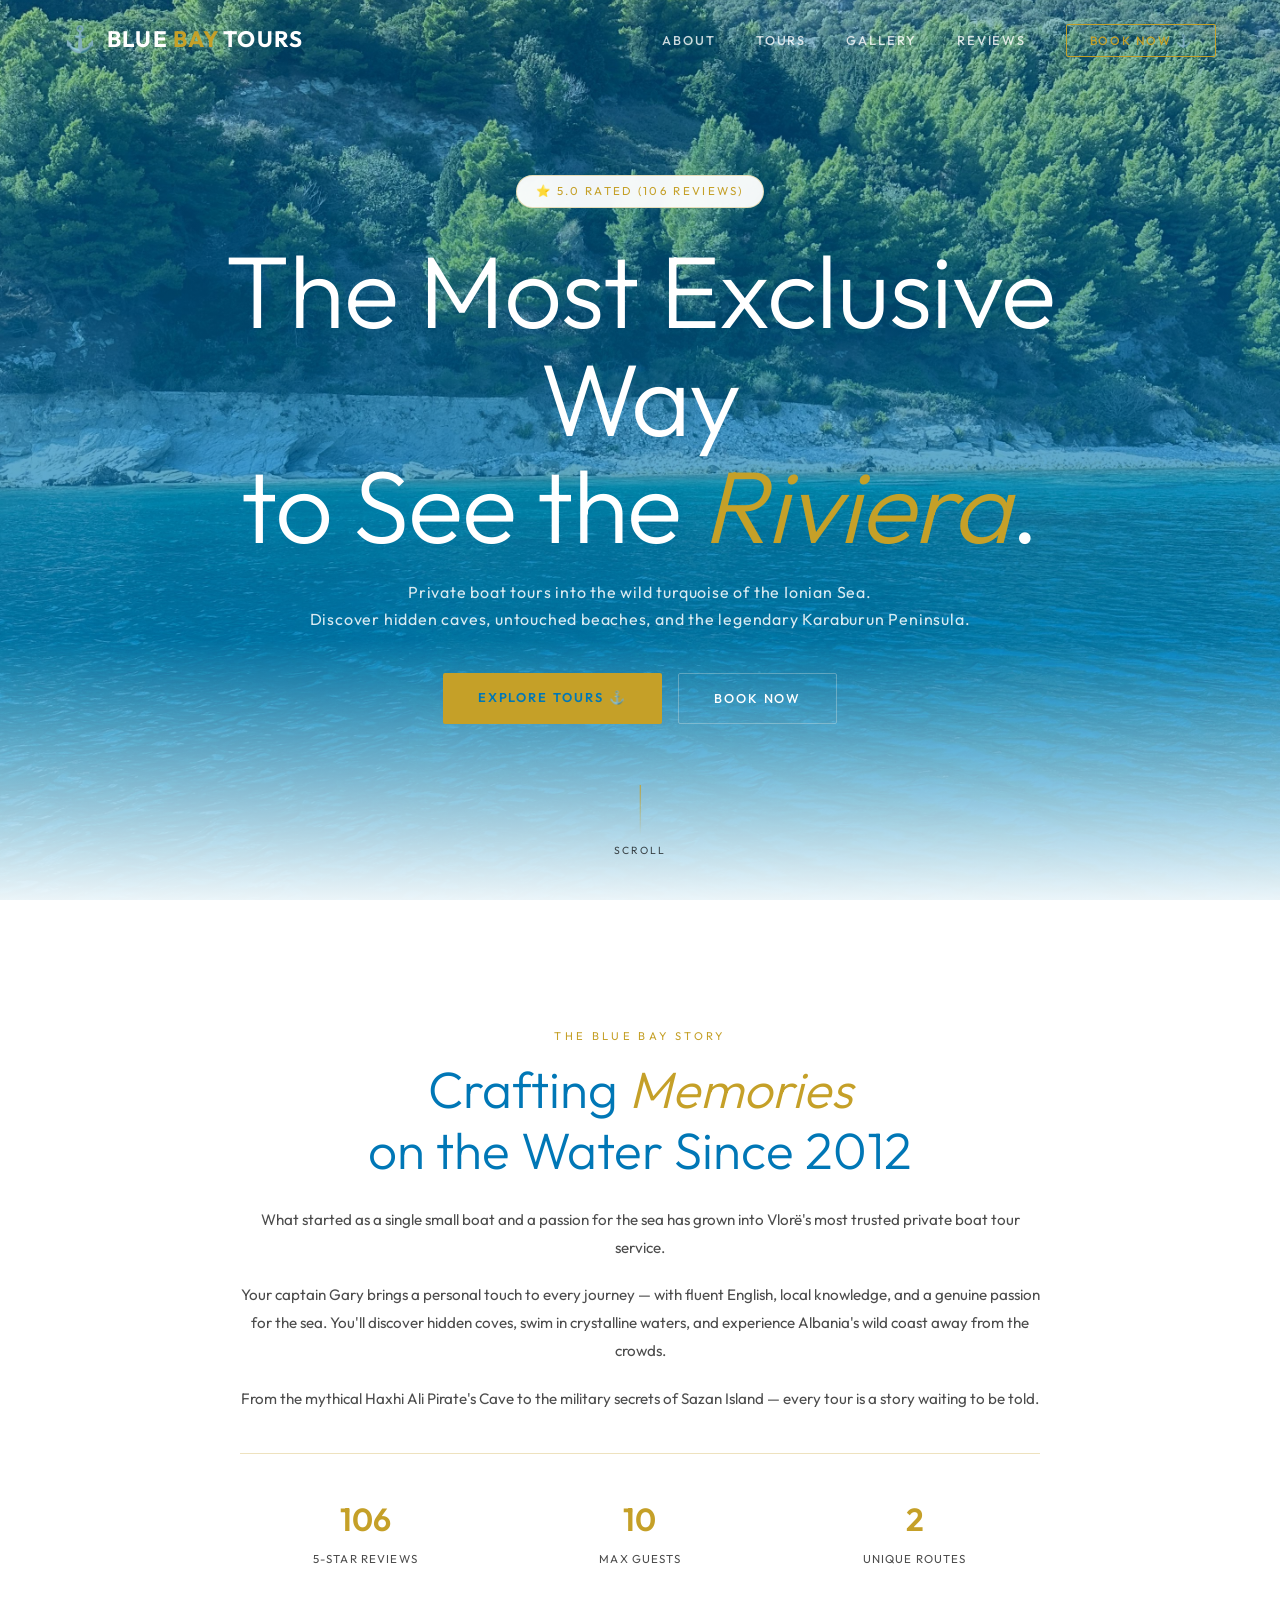
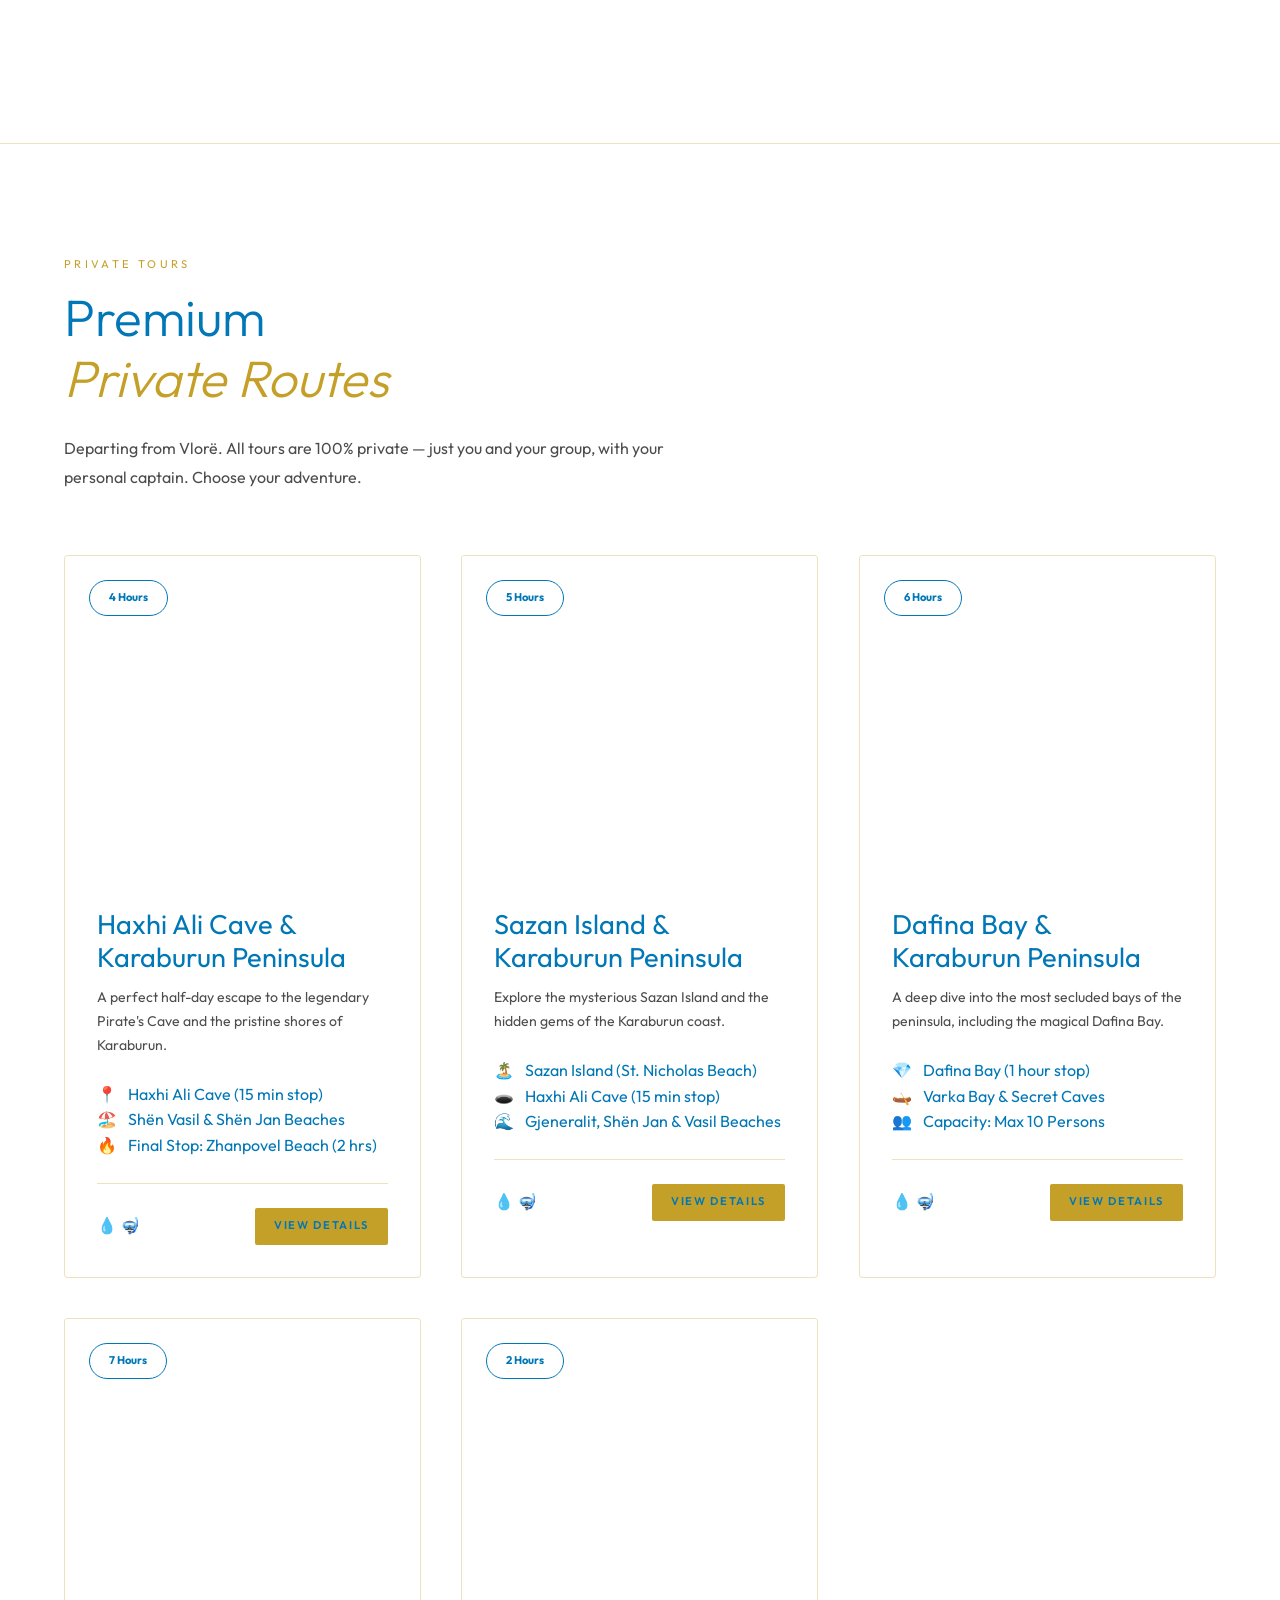
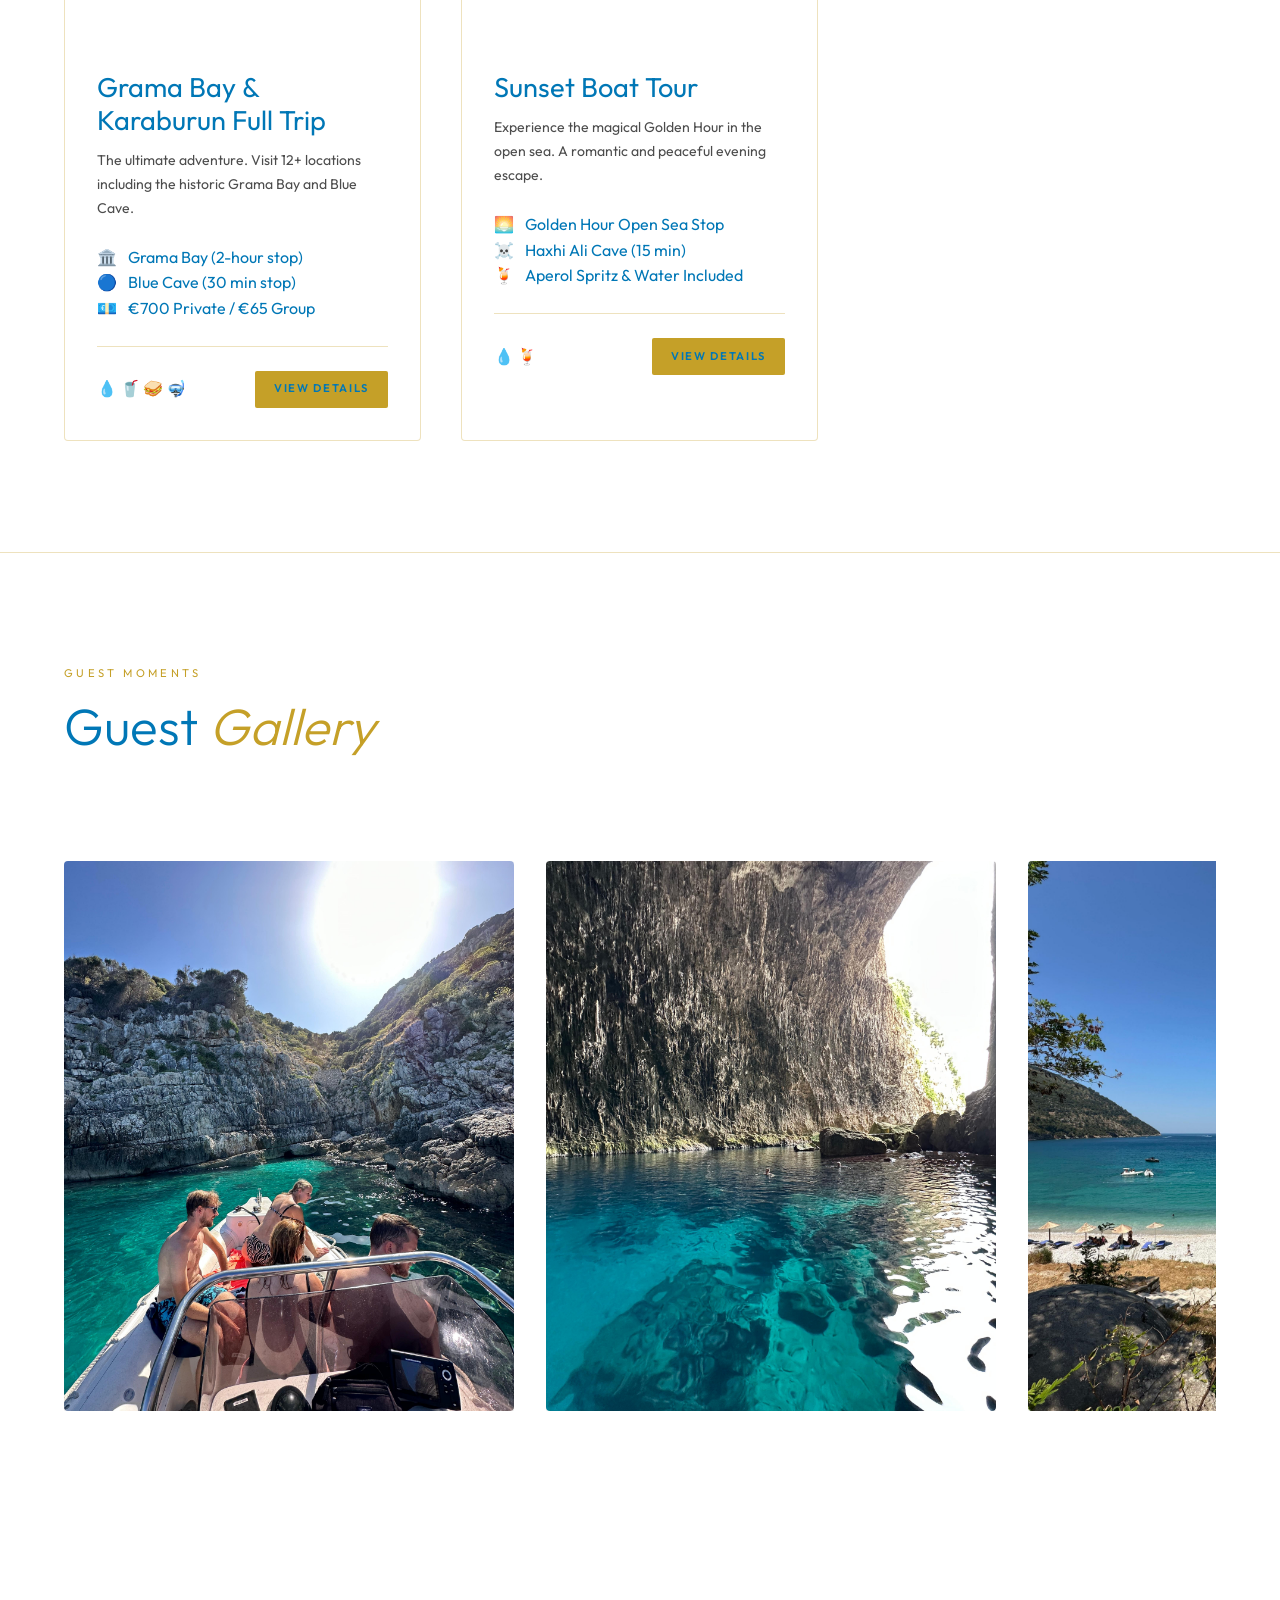
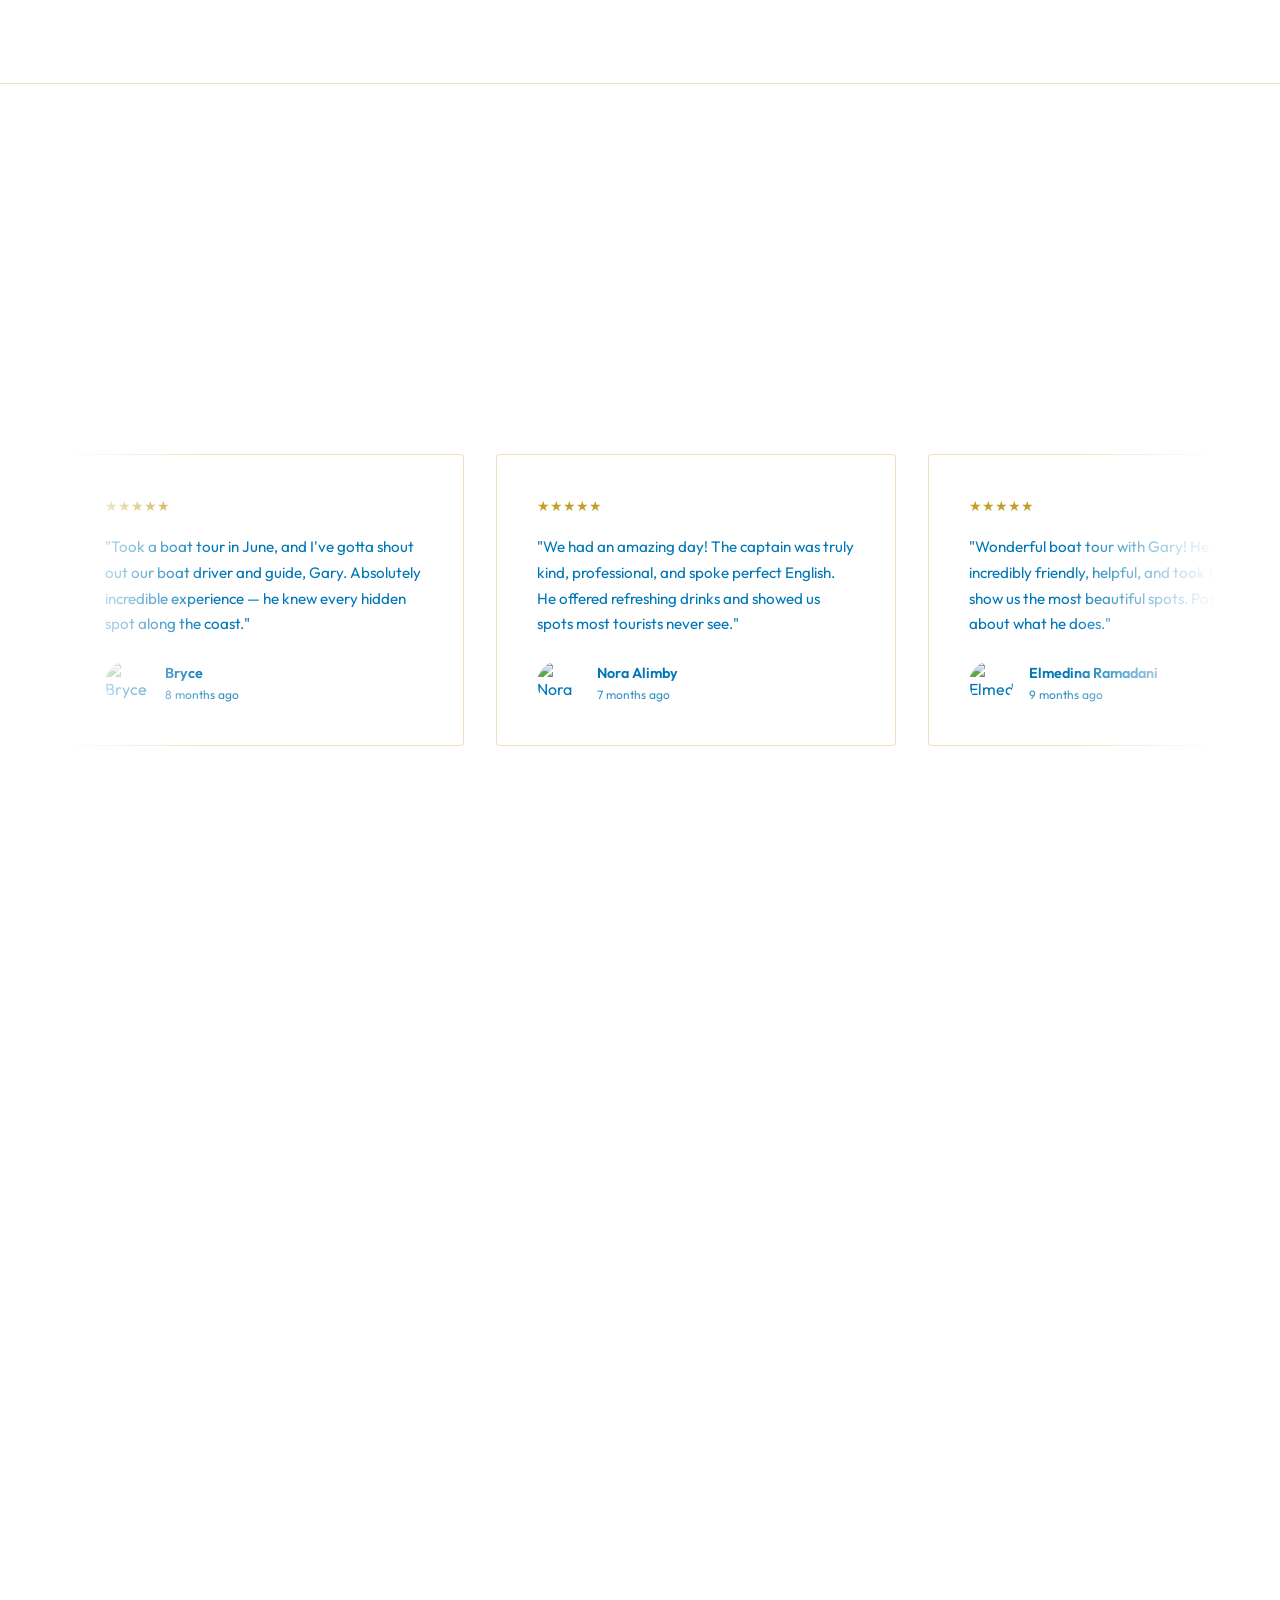
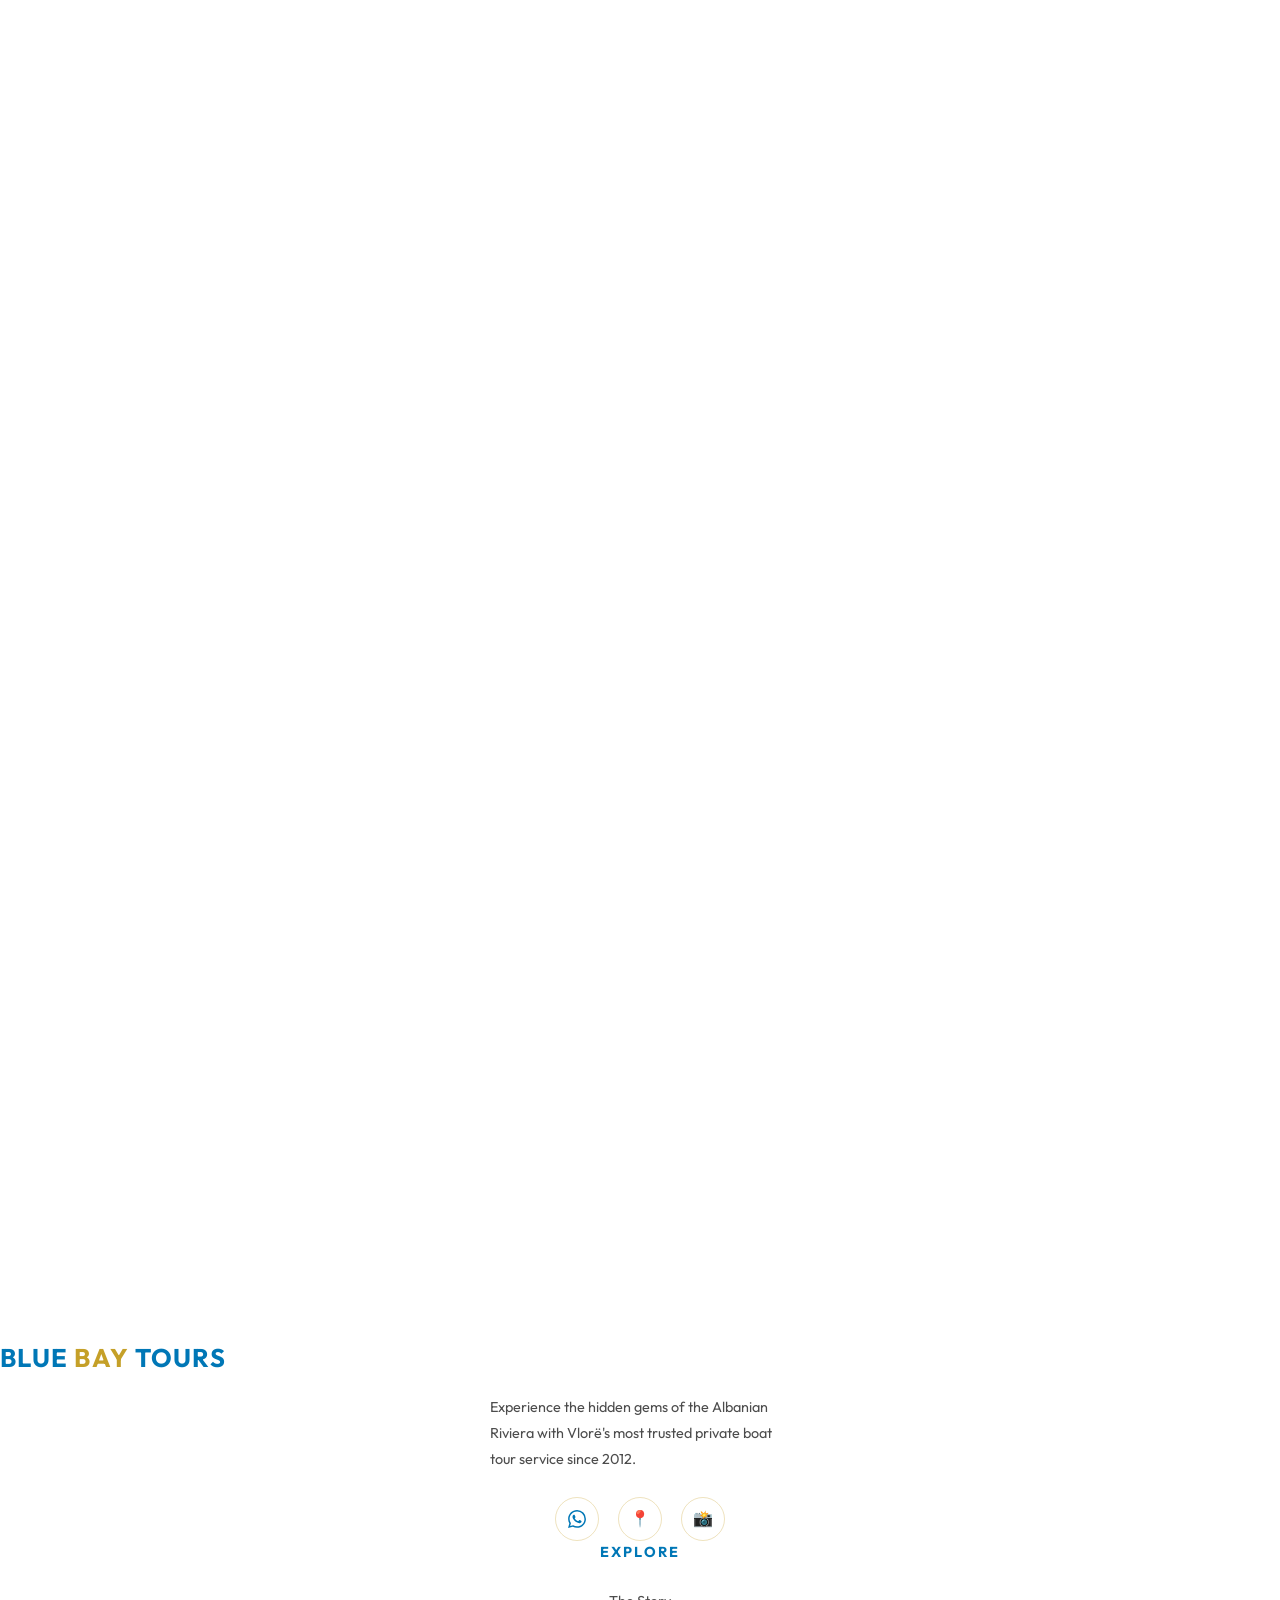
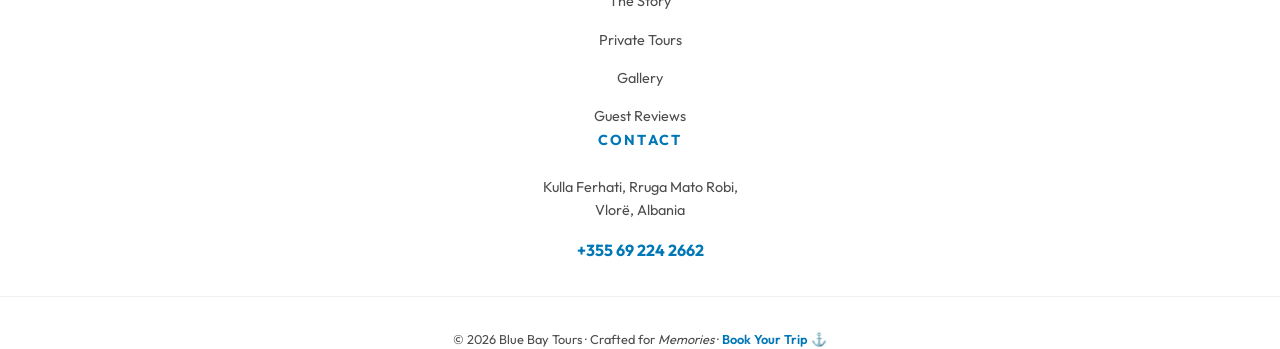
==== index.html @ 909d3859 "Optimize hero video for mobile compatibility (renamed file, added poster, added force-play script)" ====
<!DOCTYPE html>
<html lang="en">
<head>
<meta charset="UTF-8">
<meta name="viewport" content="width=device-width, initial-scale=1.0">
<title>Blue Bay Tours – Private Boat Tours, Vlorë Albania</title>
<meta name="description" content="Experience the Albanian Riviera with Blue Bay Tours. Private boat tours from Vlorë to Haxhi Ali Cave, Sazan Island, Karaburun Peninsula and hidden beaches.">
<link rel="preconnect" href="https://fonts.googleapis.com">
<link rel="preconnect" href="https://fonts.gstatic.com" crossorigin>
<link href="https://fonts.googleapis.com/css2?family=Outfit:wght@300;400;500;600;700&display=swap" rel="stylesheet">

<style>
  /* ===== CSS VARIABLES ===== */
  :root {
    --pearl: #FFFFFF;
    --sand: #FFFFFF;
    --navy: #0077B6;
    --gold: #C5A028;
    --gold-light: #E0C158;
    --white: #FFFFFF;
    --black: #000000;
    --white-dim: rgba(0, 0, 0, 0.7);
    --navy-dim: rgba(0, 119, 182, 0.8);
    --glass: rgba(255, 255, 255, 0.95);
    --glass-border: rgba(197, 160, 40, 0.3);
    --font-main: 'Outfit', sans-serif;
    --transition: 0.5s cubic-bezier(0.23, 1, 0.32, 1);
  }

  /* ===== RESET ===== */
  *, *::before, *::after { margin: 0; padding: 0; box-sizing: border-box; }
  html { scroll-behavior: smooth; }
  body {
    background: var(--white);
    color: var(--navy);
    font-family: var(--font-main);
    font-weight: 400;
    overflow-x: hidden;
    line-height: 1.6;
  }



  /* ===== LOADER REMOVED ===== */

  /* ===== NAVBAR ===== */
  nav {
    position: fixed;
    top: 0; left: 0; right: 0;
    z-index: 100;
    padding: 1.2rem 4rem;
    display: flex;
    align-items: center;
    justify-content: space-between;
    transition: all var(--transition);
  }
  nav.scrolled {
    background: var(--glass);
    backdrop-filter: blur(20px);
    border-bottom: 1px solid var(--glass-border);
    padding: 0.9rem 4rem;
  }
  nav.hidden { transform: translateY(-100%); }

  .nav-logo {
    display: flex;
    align-items: center;
    gap: 0.7rem;
    text-decoration: none;
    color: var(--white);
  }
  .nav-logo-icon {
    font-size: 1.6rem;
    animation: bob 3s ease-in-out infinite;
  }
  .nav-logo-text {
    font-size: 1.4rem;
    font-weight: 700;
    letter-spacing: 0.05em;
    text-transform: uppercase;
  }
  .nav-logo-text span { color: var(--gold); }
  .nav-logo-text { color: var(--white); }
  nav.scrolled .nav-logo-text { color: var(--navy); }
  nav.scrolled .hamburger span { background: var(--navy); }
  nav.scrolled .nav-links a { color: var(--navy); }

  .nav-links {
    display: flex;
    gap: 2.5rem;
    list-style: none;
  }
  .nav-links a {
    color: rgba(255, 255, 255, 0.8);
    text-decoration: none;
    font-size: 0.8rem;
    letter-spacing: 0.15em;
    text-transform: uppercase;
    font-weight: 500;
    position: relative;
    transition: color var(--transition);
  }
  .nav-links a::after {
    content: '';
    position: absolute;
    bottom: -4px; left: 0;
    width: 0; height: 1px;
    background: var(--gold);
    transition: width var(--transition);
  }
  .nav-links a:hover { color: var(--gold); }
  .nav-links a:hover::after { width: 100%; }

  .nav-cta {
    background: transparent;
    border: 1px solid var(--gold);
    color: var(--gold) !important;
    padding: 0.5rem 1.4rem;
    border-radius: 2px;
    font-size: 0.75rem !important;
    letter-spacing: 0.15em;
    transition: all var(--transition) !important;
  }
  .nav-cta:hover {
    background: var(--gold) !important;
    color: var(--navy) !important;
  }
  .nav-cta::after { display: none !important; }

  /* Hamburger */
  .hamburger {
    display: none;
    flex-direction: column;
    gap: 5px;
    cursor: pointer;
    padding: 4px;
    background: none;
    border: none;
  }
  .hamburger span {
    display: block;
    width: 24px; height: 1.5px;
    background: var(--white);
    transition: all 0.3s;
  }
  .hamburger.active span { background: var(--navy) !important; }
  .hamburger.active span:nth-child(1) { transform: translateY(6.5px) rotate(45deg); }
  .hamburger.active span:nth-child(2) { opacity: 0; }
  .hamburger.active span:nth-child(3) { transform: translateY(-6.5px) rotate(-45deg); }

  .mobile-menu {
    display: none;
    position: fixed;
    inset: 0;
    background: var(--white);
    z-index: 99;
    flex-direction: column;
    align-items: center;
    justify-content: center;
    gap: 2.5rem;
  }
  .mobile-menu.open { display: flex; }
  .mobile-menu a {
    font-size: 2.5rem;
    font-weight: 600;
    color: var(--navy);
    text-decoration: none;
    transition: color var(--transition);
    text-transform: uppercase;
  }
  .mobile-menu a:hover { color: var(--gold); }

  /* ===== HERO ===== */
  #hero {
    position: relative;
    height: 100vh;
    min-height: 700px;
    display: flex;
    align-items: center;
    justify-content: center;
    overflow: hidden;
  }

  .hero-bg {
    position: absolute;
    inset: 0;
    overflow: hidden;
    background: var(--navy);
  }
  .hero-video {
    width: 100%;
    height: 100%;
    object-fit: cover;
  }
  .hero-overlay {
    position: absolute;
    inset: 0;
    background: linear-gradient(to bottom, rgba(0, 119, 182, 0.4) 0%, rgba(0, 119, 182, 0.7) 70%, var(--white) 100%);
    z-index: 1;
  }

  .hero-content {
    position: relative;
    z-index: 2;
    text-align: center;
    padding: 0 2rem;
    max-width: 900px;
  }

  .hero-badge {
    display: inline-flex;
    align-items: center;
    gap: 0.5rem;
    border: 1px solid var(--glass-border);
    background: var(--glass);
    backdrop-filter: blur(10px);
    padding: 0.4rem 1.2rem;
    border-radius: 100px;
    font-size: 0.72rem;
    letter-spacing: 0.2em;
    text-transform: uppercase;
    color: var(--gold);
    margin-bottom: 1.8rem;
    animation: fadeUp 0.8s ease forwards;
    opacity: 0;
  }

  .hero-title {
    font-family: var(--font-display);
    font-size: clamp(3.5rem, 8vw, 7rem);
    font-weight: 300;
    line-height: 1.05;
    letter-spacing: -0.01em;
    margin-bottom: 1.2rem;
    animation: fadeUp 0.8s 0.15s ease forwards;
    opacity: 0;
    color: var(--white);
  }
  .hero-title em {
    font-style: italic;
    color: var(--gold);
  }

  .hero-sub {
    font-size: 1rem;
    color: rgba(255, 255, 255, 0.85);
    letter-spacing: 0.05em;
    line-height: 1.7;
    margin-bottom: 2.5rem;
    animation: fadeUp 0.8s 0.3s ease forwards;
    opacity: 0;
  }

  .hero-btns {
    display: flex;
    gap: 1rem;
    justify-content: center;
    flex-wrap: wrap;
    animation: fadeUp 0.8s 0.45s ease forwards;
    opacity: 0;
  }

  .btn-primary {
    background: var(--gold);
    color: var(--navy);
    border: none;
    padding: 0.9rem 2.2rem;
    font-family: var(--font-body);
    font-size: 0.8rem;
    font-weight: 600;
    letter-spacing: 0.15em;
    text-transform: uppercase;
    border-radius: 2px;
    cursor: pointer;
    text-decoration: none;
    display: inline-block;
    transition: all var(--transition);
  }
  .btn-primary:hover {
    background: var(--gold-light);
    transform: translateY(-3px);
    box-shadow: 0 12px 30px rgba(201,168,76,0.3);
  }

  .btn-outline {
    background: transparent;
    color: var(--white);
    border: 1px solid rgba(245,240,232,0.3);
    padding: 0.9rem 2.2rem;
    font-family: var(--font-body);
    font-size: 0.8rem;
    font-weight: 500;
    letter-spacing: 0.15em;
    text-transform: uppercase;
    border-radius: 2px;
    cursor: pointer;
    text-decoration: none;
    display: inline-block;
    transition: all var(--transition);
  }
  .btn-outline:hover {
    border-color: var(--gold);
    color: var(--gold);
    transform: translateY(-3px);
  }

  .hero-scroll {
    position: absolute;
    bottom: 2.5rem;
    left: 50%;
    transform: translateX(-50%);
    display: flex;
    flex-direction: column;
    align-items: center;
    gap: 0.5rem;
    color: var(--white-dim);
    font-size: 0.65rem;
    letter-spacing: 0.2em;
    text-transform: uppercase;
    animation: fadeIn 1s 1s forwards;
    opacity: 0;
    z-index: 2;
  }
  .scroll-line {
    width: 1px;
    height: 50px;
    background: linear-gradient(to bottom, var(--gold), transparent);
    animation: scrollPulse 2s ease-in-out infinite;
  }

  /* ===== SECTIONS COMMON ===== */
  section { padding: 7rem 4rem; position: relative; z-index: 2; }
  .section-label {
    font-size: 0.7rem;
    letter-spacing: 0.3em;
    text-transform: uppercase;
    color: var(--gold);
    margin-bottom: 0.8rem;
    display: block;
  }
  .section-title {
    font-family: var(--font-display);
    font-size: clamp(2.2rem, 4vw, 3.5rem);
    font-weight: 300;
    line-height: 1.2;
    margin-bottom: 1.5rem;
  }
  .section-title em { font-style: italic; color: var(--gold); }

  .container { max-width: 1200px; margin: 0 auto; }

  /* ===== REVEAL ANIMATIONS ===== */
  /* Only hide elements if JS is active to prevent 'disappearing' content */
  .js-enabled .reveal {
    opacity: 0;
    will-change: transform, opacity, filter, clip-path;
    transition: all 1.2s cubic-bezier(0.16, 1, 0.3, 1);
  }
  .js-enabled .reveal-up { transform: translateY(50px); }
  .js-enabled .reveal-down { transform: translateY(-50px); }
  .js-enabled .reveal-left { transform: translateX(-50px); }
  .js-enabled .reveal-right { transform: translateX(50px); }
  .js-enabled .reveal-scale { transform: scale(0.95); }
  .js-enabled .reveal-blur { filter: blur(8px); }
  
  /* Mask Reveal for Titles */
  .mask-wrap { overflow: hidden; display: block; }
  .js-enabled .reveal-mask { transform: translateY(100%); }

  /* Image Reveal (Clip Path) - Shutter effect */
  .js-enabled .reveal-clip { clip-path: inset(100% 0 0 0); }
  
  .reveal.visible {
    opacity: 1 !important;
    transform: translate(0) scale(1) !important;
    filter: blur(0) !important;
    clip-path: inset(0 0 0 0) !important;
  }

  /* Stagger Delays */
  .reveal-delay-1 { transition-delay: 0.1s; }
  .reveal-delay-2 { transition-delay: 0.2s; }
  .reveal-delay-3 { transition-delay: 0.3s; }
  .reveal-delay-4 { transition-delay: 0.4s; }
  .reveal-delay-5 { transition-delay: 0.5s; }

  /* Stagger logic via JS */
  
  @keyframes float {
    0%, 100% { transform: translateY(0) rotate(0); }
    50% { transform: translateY(-15px) rotate(2deg); }
  }
  .float-anim { animation: float 6s ease-in-out infinite; }

  /* ===== ABOUT ===== */
  /* ===== ABOUT ===== */
  #about { background: var(--white); padding-top: 8rem; }

  .about-grid {
    max-width: 800px;
    margin: 0 auto;
    text-align: center;
  }




  .about-text p {
    color: var(--white-dim);
    line-height: 1.85;
    margin-bottom: 1.2rem;
    font-size: 0.95rem;
  }

  .about-stats {
    display: grid;
    grid-template-columns: repeat(3, 1fr);
    gap: 1.5rem;
    margin-top: 2.5rem;
    padding-top: 2.5rem;
    border-top: 1px solid var(--glass-border);
  }
  .stat-num {
    font-family: var(--font-display);
    font-size: 2rem;
    font-weight: 600;
    color: var(--gold);
    display: block;
  }
  .stat-label {
    font-size: 0.72rem;
    letter-spacing: 0.1em;
    text-transform: uppercase;
    color: var(--white-dim);
  }

  /* ===== TOURS ===== */
  /* ===== TOURS ===== */
  #tours { background: var(--white); border-top: 1px solid var(--glass-border); }

  .tours-intro {
    max-width: 600px;
    margin-bottom: 4rem;
  }
  .tours-intro p { color: var(--white-dim); line-height: 1.8; }

  .tours-grid {
    display: grid;
    grid-template-columns: repeat(auto-fit, minmax(320px, 1fr));
    gap: 2.5rem;
  }

  .tour-card {
    background: var(--white);
    border: 1px solid var(--glass-border);
    border-radius: 4px;
    overflow: hidden;
    position: relative;
    animation: bob 4s ease-in-out infinite;
    transition: all var(--transition);
  }
  .tour-card:nth-child(2) { animation-delay: -2s; }
  .tour-card:hover {
    transform: translateY(-8px) !important;
    transform: translateY(-10px);
    box-shadow: 0 30px 60px rgba(0,48,73,0.1);
    border-color: var(--gold);
  }

  .tour-img-wrap {
    position: relative;
    height: 320px;
    overflow: hidden;
    cursor: pointer;
    background: var(--white);
  }
  .tour-img-wrap img {
    width: 100%;
    height: 100%;
    object-fit: cover;
    transition: transform 1.5s cubic-bezier(0.19, 1, 0.22, 1);
  }
  .tour-card:hover .tour-img-wrap img { transform: scale(1.1); }

  .tour-overlay {
    position: absolute;
    inset: 0;
    background: rgba(255, 255, 255, 0.2);
    display: flex;
    align-items: center;
    justify-content: center;
    opacity: 0;
    transition: opacity 0.4s ease;
  }
  .tour-img-wrap:hover .tour-overlay { opacity: 1; }
  .tour-overlay span {
    color: white;
    font-size: 0.75rem;
    font-weight: 600;
    letter-spacing: 0.15em;
    text-transform: uppercase;
    border: 1px solid white;
    padding: 0.8rem 1.5rem;
    backdrop-filter: blur(4px);
  }

  .tour-badge {
    position: absolute;
    top: 1.5rem;
    left: 1.5rem;
    background: var(--white);
    color: var(--navy);
    border: 1px solid var(--navy);
    padding: 0.5rem 1.2rem;
    font-size: 0.7rem;
    font-weight: 700;
    border-radius: 100px;
  }

  .tour-body { padding: 2rem; }

  .tour-meta {
    display: flex;
    gap: 1.5rem;
    margin-bottom: 1.2rem;
  }
  .tour-meta-item {
    display: flex;
    align-items: center;
    gap: 0.4rem;
    font-size: 0.75rem;
    color: var(--gold);
    letter-spacing: 0.05em;
  }

  .tour-title {
    font-family: var(--font-display);
    font-size: 1.7rem;
    font-weight: 400;
    margin-bottom: 0.8rem;
    line-height: 1.2;
  }

  .tour-desc {
    color: var(--white-dim);
    font-size: 0.88rem;
    line-height: 1.7;
    margin-bottom: 1.5rem;
  }

  .tour-highlights {
    list-style: none;
    margin-bottom: 1.8rem;
  }
  .tour-highlights li {
    display: flex;
    align-items: flex-start;
    gap: 0.7rem;
    font-size: 0.83rem;
    color: var(--white-dim);
    padding: 0.5rem 0;
    border-bottom: 1px solid rgba(245,240,232,0.06);
  }
  .tour-highlights li:last-child { border-bottom: none; }
  .tour-highlights li::before {
    content: '◆';
    color: var(--gold);
    font-size: 0.45rem;
    margin-top: 0.35rem;
    flex-shrink: 0;
  }

  .tour-times {
    display: flex;
    gap: 0.7rem;
    margin-bottom: 1.8rem;
    flex-wrap: wrap;
  }
  .tour-time-badge {
    background: rgba(10,122,143,0.15);
    border: 1px solid rgba(10,122,143,0.3);
    color: #4fc3d7;
    font-size: 0.72rem;
    padding: 0.3rem 0.8rem;
    border-radius: 100px;
    letter-spacing: 0.05em;
  }

  .tour-footer {
    display: flex;
    align-items: center;
    justify-content: space-between;
    padding-top: 1.5rem;
    border-top: 1px solid var(--glass-border);
  }

  .tour-includes {
    display: flex;
    gap: 0.8rem;
  }
  .include-pill {
    background: rgba(201,168,76,0.1);
    border: 1px solid rgba(201,168,76,0.2);
    color: var(--gold);
    font-size: 0.68rem;
    padding: 0.25rem 0.6rem;
    border-radius: 100px;
  }

  /* ===== GALLERY ===== */
  /* ===== GALLERY ===== */
  #gallery { background: var(--white); border-top: 1px solid var(--glass-border); }

  /* ===== GALLERY SLIDER ===== */
  .gallery-container {
    position: relative;
    margin-top: 3rem;
  }
  .gallery-viewport {
    overflow: hidden;
    padding: 2rem 0;
  }
  .gallery-track {
    display: flex;
    gap: 2rem;
    transition: transform 0.8s cubic-bezier(0.16, 1, 0.3, 1);
  }
  @media (max-width: 900px) {
    .gallery-track { gap: 1.5rem; }
  }
  .gallery-item {
    flex: 0 0 450px;
    height: 550px;
    border-radius: 4px;
    overflow: hidden;
    cursor: pointer;
    box-shadow: 0 20px 40px rgba(0,0,0,0.1);
    transition: transform 0.5s ease;
  }
  @media (max-width: 900px) {
    .gallery-item { flex: 0 0 85vw; height: 450px; }
  }
  @media (max-width: 500px) {
    .gallery-item { height: 400px; }
  }
  .gallery-item:hover { transform: translateY(-10px); }
  .gallery-item img {
    width: 100%;
    height: 100%;
    object-fit: cover;
    transition: transform 1s var(--transition);
  }
  .gallery-item:hover img { transform: scale(1.08); }

  .gallery-nav {
    display: flex;
    justify-content: center;
    gap: 1.5rem;
    margin-top: 4rem;
  }
  .gal-btn {
    width: 64px; height: 64px;
    border-radius: 50%;
    border: 1px solid var(--gold);
    background: var(--white);
    color: var(--navy);
    font-size: 1.4rem;
    cursor: pointer;
    display: flex;
    align-items: center;
    justify-content: center;
    transition: all var(--transition);
    box-shadow: 0 10px 20px rgba(0,0,0,0.05);
  }
  .gal-btn:hover { background: var(--gold); color: var(--white); transform: scale(1.1) translateY(-3px); box-shadow: 0 15px 30px rgba(197, 160, 40, 0.2); }

  /* Lightbox */
  .lightbox {
    display: none;
    position: fixed;
    inset: 0;
    background: rgba(255, 255, 255, 0.98);
    z-index: 1000;
    align-items: center;
    justify-content: center;
  }
  .lightbox.open { display: flex; }
  .lightbox img {
    max-width: 90vw;
    max-height: 85vh;
    object-fit: contain;
    border-radius: 2px;
    cursor: zoom-in;
    transition: transform 0.3s ease;
  }
  .lightbox img.zoomed {
    transform: scale(1.5);
    cursor: zoom-out;
  }
  .lightbox-close {
    position: absolute;
    top: 2rem;
    right: 2rem;
    background: none;
    border: 1px solid var(--glass-border);
    color: var(--navy);
    width: 44px;
    height: 44px;
    border-radius: 50%;
    font-size: 1.2rem;
    cursor: pointer;
    display: flex;
    align-items: center;
    justify-content: center;
    transition: all var(--transition);
  }
  .lightbox-close:hover { background: var(--gold); color: var(--navy); border-color: var(--gold); }

  /* ===== REVIEWS ===== */
  /* ===== REVIEWS ===== */
  #reviews { background: var(--white); border-top: 1px solid var(--glass-border); }

  .reviews-header {
    display: flex;
    align-items: flex-end;
    justify-content: space-between;
    margin-bottom: 3rem;
  }
  .reviews-score {
    display: flex;
    align-items: center;
    gap: 1rem;
  }
  .score-num {
    font-family: var(--font-display);
    font-size: 4rem;
    font-weight: 300;
    color: var(--gold);
    line-height: 1;
  }
  .score-stars { color: var(--gold); font-size: 1.1rem; letter-spacing: 0.1em; }
  .score-count { color: var(--white-dim); font-size: 0.8rem; margin-top: 0.3rem; }

  /* ===== REVIEWS MARQUEE ===== */
  .reviews-track-wrap {
    overflow: hidden;
    padding: 2rem 0;
    position: relative;
  }
  .reviews-track-wrap::before,
  .reviews-track-wrap::after {
    content: '';
    position: absolute;
    top: 0; bottom: 0;
    width: 150px;
    z-index: 2;
    pointer-events: none;
  }
  .reviews-track-wrap::before { left: 0; background: linear-gradient(to right, var(--sand), transparent); }
  .reviews-track-wrap::after { right: 0; background: linear-gradient(to left, var(--sand), transparent); }

  .reviews-track {
    display: flex;
    gap: 2rem;
    width: max-content;
    animation: marquee 40s linear infinite;
  }
  .reviews-track:hover { animation-play-state: paused; }

  @keyframes marquee {
    0% { transform: translateX(0); }
    100% { transform: translateX(-50%); }
  }

  .review-card {
    width: 400px;
    background: var(--white);
    border: 1px solid var(--glass-border);
    border-radius: 4px;
    padding: 2.5rem;
    transition: all var(--transition);
  }
  .review-stars { color: var(--gold); font-size: 0.9rem; margin-bottom: 1rem; }
  .review-text { color: var(--navy); font-size: 0.95rem; line-height: 1.7; margin-bottom: 1.5rem; font-weight: 400; }
  .review-author { display: flex; align-items: center; gap: 1rem; }
  .review-avatar { width: 44px; height: 44px; border-radius: 50%; object-fit: cover; }
  .review-name { font-size: 0.9rem; font-weight: 600; }
  .review-date { font-size: 0.75rem; color: var(--navy-dim); }

  /* ===== FAQ ===== */
  #faq { background: var(--white); }
  .faq-grid { max-width: 800px; margin: 3rem auto 0; display: flex; flex-direction: column; gap: 1rem; }
  .faq-item { border-bottom: 1px solid var(--glass-border); }
  .faq-trigger {
    width: 100%;
    padding: 1.5rem 0;
    display: flex;
    justify-content: space-between;
    align-items: center;
    background: none;
    border: none;
    cursor: pointer;
    text-align: left;
    color: var(--navy);
    font-size: 1.1rem;
    font-weight: 500;
  }
  .faq-icon {
    font-size: 1.2rem;
    transition: transform 0.4s ease;
  }
  .faq-content {
    max-height: 0;
    overflow: hidden;
    transition: max-height 0.4s ease, padding 0.4s ease;
    color: var(--navy-dim);
    font-size: 0.95rem;
    line-height: 1.7;
  }
  .faq-item.active .faq-content { max-height: 200px; padding-bottom: 1.5rem; }
  .faq-item.active .faq-icon { transform: rotate(45deg); }

  .reviews-nav {
    display: flex;
    gap: 0.8rem;
    margin-top: 2rem;
  }
  .rev-btn {
    width: 44px; height: 44px;
    border-radius: 50%;
    border: 1px solid var(--glass-border);
    background: transparent;
    color: var(--white);
    font-size: 1rem;
    cursor: pointer;
    display: flex;
    align-items: center;
    justify-content: center;
    transition: all var(--transition);
  }
  .rev-btn:hover { background: var(--gold); border-color: var(--gold); color: var(--navy); }

  /* ===== CONTACT ===== */
  #contact { background: var(--white); border-top: 1px solid var(--glass-border); }

  .contact-grid {
    max-width: 900px;
    margin: 0 auto;
    text-align: center;
  }

  .contact-info { text-align: center; max-width: 800px; margin: 0 auto; }
  .contact-info p {
    color: var(--white-dim);
    line-height: 1.8;
    margin-bottom: 3rem;
    font-size: 1.1rem;
  }

  .contact-items { 
    display: grid; 
    grid-template-columns: repeat(3, 1fr); 
    gap: 2rem; 
    text-align: center;
  }
  @media (max-width: 900px) {
    .contact-items { grid-template-columns: 1fr; gap: 3rem; }
  }
  .contact-item {
    display: flex;
    flex-direction: column;
    align-items: center;
    gap: 1rem;
  }
  .contact-icon {
    width: 48px;
    height: 48px;
    border: 1px solid var(--glass-border);
    border-radius: 50%;
    display: flex;
    align-items: center;
    justify-content: center;
    font-size: 1.2rem;
    flex-shrink: 0;
    color: var(--gold);
    background: #F8F9FA;
  }
  .contact-item-label { font-size: 0.75rem; letter-spacing: 0.1em; text-transform: uppercase; color: var(--white-dim); margin-bottom: 0.3rem; font-weight: 600; }
  .contact-item-val { font-size: 1.05rem; font-weight: 500; color: var(--navy); }
  .contact-item-val a { color: var(--navy); text-decoration: none; transition: color var(--transition); font-weight: 700; }
  .contact-item-val a:hover { color: var(--gold); }

  .wa-btn {
    display: inline-flex;
    align-items: center;
    gap: 0.8rem;
    background: #25d366;
    color: white;
    padding: 1rem 2.5rem;
    border-radius: 4px;
    text-decoration: none;
    font-size: 0.9rem;
    font-weight: 700;
    letter-spacing: 0.05em;
    margin-top: 2.5rem;
    transition: all var(--transition);
    box-shadow: 0 10px 20px rgba(37,211,102,0.2);
  }
  .wa-btn:hover { background: #1db954; transform: translateY(-3px); box-shadow: 0 15px 30px rgba(37,211,102,0.3); }

  /* ===== STICKY FOOTER ===== */
  .sticky-footer {
    position: fixed;
    bottom: 0; left: 0; right: 0;
    background: var(--white);
    padding: 1rem 1.5rem;
    display: none;
    justify-content: center;
    z-index: 1000;
    border-top: 1px solid var(--glass-border);
    box-shadow: 0 -10px 30px rgba(0,0,0,0.05);
  }
  .sticky-wa {
    width: 100%;
    background: #25d366;
    color: white;
    padding: 0.9rem;
    border-radius: 4px;
    text-decoration: none;
    display: flex;
    align-items: center;
    justify-content: center;
    gap: 0.8rem;
    font-weight: 700;
    font-size: 0.95rem;
    letter-spacing: 0.05em;
  }

  /* ===== FOOTER ===== */
    padding: 4rem 2rem;
    position: relative;
    z-index: 2;
  }
  .footer-inner {
    max-width: 800px;
    margin: 0 auto;
    display: flex;
    flex-direction: column;
    align-items: center;
    gap: 3rem;
  }

  .footer-logo {
    font-family: var(--font-display);
    font-size: 1.6rem;
    font-weight: 700;
    color: var(--navy);
    margin-bottom: 1rem;
    text-transform: uppercase;
    letter-spacing: 0.05em;
  }
  .footer-logo span { color: var(--gold); }

  .footer-socials { display: flex; gap: 1.2rem; margin-top: 1.5rem; }
  .social-link {
    width: 44px; height: 44px;
    border: 1px solid var(--glass-border);
    border-radius: 50%;
    display: flex;
    align-items: center;
    justify-content: center;
    color: var(--navy);
    text-decoration: none;
    font-size: 1rem;
    transition: all var(--transition);
  }
  .social-link:hover { border-color: var(--gold); color: var(--gold); transform: translateY(-3px); }

  .footer-copy { color: var(--white-dim); font-size: 0.8rem; margin-top: 2rem; border-top: 1px solid rgba(0,0,0,0.05); padding-top: 2rem; width: 100%; grid-column: 1 / -1; }
  .footer-copy a { color: var(--navy); font-weight: 600; text-decoration: none; }

  /* ===== FLOATING WAVE DIVIDER ===== */
  .wave-divider {
    width: 100%;
    overflow: hidden;
    line-height: 0;
    position: relative;
    z-index: 2;
  }
  .wave-divider svg { display: block; }

  /* ===== ANIMATIONS ===== */
  @keyframes bob {
    0%, 100% { transform: translateY(0px); }
    50% { transform: translateY(-10px); }
  }
  @keyframes fadeUp {
    from { opacity: 0; transform: translateY(20px); }
    to { opacity: 1; transform: translateY(0); }
  }
  @keyframes fadeIn {
    from { opacity: 0; }
    to { opacity: 1; }
  }
  @keyframes scrollPulse {
    0%, 100% { opacity: 0.5; transform: scaleY(1); }
    50% { opacity: 1; transform: scaleY(1.2); }
  }

  /* ===== RESPONSIVE ===== */
  @media (max-width: 900px) {
    nav { padding: 1.2rem 2rem; }
    nav.scrolled { padding: 0.9rem 2rem; }
    .nav-links, .nav-cta { display: none; }
    .hamburger { display: flex; }
    section { padding: 5rem 2rem; }
    .about-grid, .contact-grid { grid-template-columns: 1fr; gap: 3rem; }
    .about-img-accent, .about-badge { display: none; }
    .tours-grid { grid-template-columns: 1fr; }
    .gallery-grid { columns: 2; }
    footer { padding: 2.5rem 2rem; }
    .footer-inner { flex-direction: column; align-items: flex-start; }
    .reviews-header { flex-direction: column; align-items: flex-start; gap: 1rem; }
    .review-card { min-width: 280px; }
  }
  @media (max-width: 600px) {
    .gallery-grid { columns: 1; }
    .hero-title { font-size: 3rem; }
  }
</style>
</head>
<body>

<!-- Loader Removed -->



<!-- Mobile Menu -->
<div class="mobile-menu" id="mobileMenu">
  <a href="#about" onclick="closeMobile()">About</a>
  <a href="#tours" onclick="closeMobile()">Tours</a>
  <a href="#gallery" onclick="closeMobile()">Gallery</a>
  <a href="#reviews" onclick="closeMobile()">Reviews</a>
  <a href="#contact" onclick="closeMobile()">Book Now</a>
</div>

<!-- NAVBAR -->
<nav id="navbar">
  <a href="#" class="nav-logo">
    <span class="nav-logo-icon">⚓</span>
    <span class="nav-logo-text">Blue <span>Bay</span> Tours</span>
  </a>
  <ul class="nav-links">
    <li><a href="#about">About</a></li>
    <li><a href="#tours">Tours</a></li>
    <li><a href="#gallery">Gallery</a></li>
    <li><a href="#reviews">Reviews</a></li>
    <li><a href="#contact" class="nav-cta">Book Now ⚓</a></li>
  </ul>
  <button class="hamburger" id="hamburger" onclick="toggleMobile()" aria-label="Menu">
    <span></span><span></span><span></span>
  </button>
</nav>

<!-- HERO -->
<section id="hero">
  <div class="hero-bg" id="heroBg">
    <video autoplay muted loop playsinline webkit-playsinline poster="tour2 gallerry.jpeg" class="hero-video">
      <source src="hero-video.mp4" type="video/mp4">
    </video>
    <div class="hero-overlay"></div>
  </div>
  <div class="hero-content">
    <div class="hero-badge reveal reveal-up reveal-blur">⭐ 5.0 Rated (106 Reviews)</div>
    <div class="mask-wrap">
      <h1 class="hero-title reveal reveal-mask">The Most Exclusive Way<br>to See the <em>Riviera</em>.</h1>
    </div>
    <p class="hero-sub reveal reveal-up reveal-delay-2">Private boat tours into the wild turquoise of the Ionian Sea.<br>Discover hidden caves, untouched beaches, and the legendary Karaburun Peninsula.</p>
    <div class="hero-btns reveal reveal-up reveal-delay-3">
      <a href="#tours" class="btn-primary">Explore Tours ⚓</a>
      <a href="#contact" class="btn-outline">Book Now</a>
    </div>
  </div>
  <div class="hero-scroll">
    <div class="scroll-line"></div>
    <span>Scroll</span>
  </div>
</section>

<!-- ABOUT -->
<section id="about" class="reveal">
  <div class="container">
    <div class="about-grid">

      <div class="about-text">
        <span class="section-label reveal reveal-left">The Blue Bay Story</span>
        <div class="mask-wrap">
          <h2 class="section-title reveal reveal-mask">Crafting <em>Memories</em><br>on the Water Since 2012</h2>
        </div>
        <p class="reveal reveal-up reveal-delay-1">What started as a single small boat and a passion for the sea has grown into Vlorë's most trusted private boat tour service.</p>
        <p class="reveal reveal-delay-2">Your captain Gary brings a personal touch to every journey — with fluent English, local knowledge, and a genuine passion for the sea. You'll discover hidden coves, swim in crystalline waters, and experience Albania's wild coast away from the crowds.</p>
        <p class="reveal reveal-delay-2">From the mythical Haxhi Ali Pirate's Cave to the military secrets of Sazan Island — every tour is a story waiting to be told.</p>
        <div class="about-stats reveal reveal-delay-3">
          <div>
            <span class="stat-num">106</span>
            <span class="stat-label">5-Star Reviews</span>
          </div>
          <div>
            <span class="stat-num">10</span>
            <span class="stat-label">Max Guests</span>
          </div>
          <div>
            <span class="stat-num">2</span>
            <span class="stat-label">Unique Routes</span>
          </div>
        </div>
      </div>
    </div>
  </div>
</section>

<!-- WAVE DIVIDER -->
<div class="wave-divider" style="background: var(--pearl);">
  <svg viewBox="0 0 1440 60" xmlns="http://www.w3.org/2000/svg" preserveAspectRatio="none" height="60">
    <path d="M0,30 C360,60 1080,0 1440,30 L1440,60 L0,60 Z" fill="var(--sand)"/>
  </svg>
</div>

<!-- TOURS -->
<section id="tours" class="reveal">
  <div class="container">
    <div class="tours-intro">
      <span class="section-label reveal reveal-left">Private Tours</span>
      <div class="mask-wrap">
        <h2 class="section-title reveal reveal-mask">Premium<br><em>Private Routes</em></h2>
      </div>
      <p class="reveal reveal-up reveal-delay-2">Departing from Vlorë. All tours are 100% private — just you and your group, with your personal captain. Choose your adventure.</p>
    </div>

    <div class="tours-grid">
      <!-- Tour 1 -->
      <div class="tour-card reveal reveal-up">
        <div class="tour-img-wrap" onclick="location.href='haxhi-ali-tour.html'">
          <img src="tour1 display pic.jpeg" alt="Haxhi Ali Cave & Karaburun Peninsula" class="reveal-clip reveal">
          <div class="tour-overlay">
            <span>View Tour Details ⚓</span>
          </div>
          <div class="tour-badge">4 Hours</div>
        </div>
        <div class="tour-info" style="padding: 2rem;">
          <h3 class="tour-title">Haxhi Ali Cave &<br>Karaburun Peninsula</h3>
          <p class="tour-desc">A perfect half-day escape to the legendary Pirate's Cave and the pristine shores of Karaburun.</p>
          <ul class="tour-features" style="list-style: none; margin-bottom: 1.5rem;">
            <li><span style="color: var(--gold); margin-right: 0.5rem;">📍</span> Haxhi Ali Cave (15 min stop)</li>
            <li><span style="color: var(--gold); margin-right: 0.5rem;">🏖️</span> Shën Vasil & Shën Jan Beaches</li>
            <li><span style="color: var(--gold); margin-right: 0.5rem;">🔥</span> Final Stop: Zhanpovel Beach (2 hrs)</li>
          </ul>
          <div class="tour-footer">
            <div class="tour-inclusions">
              <span title="Drinking Water">💧</span>
              <span title="Snorkeling Mask">🤿</span>
            </div>
            <a href="haxhi-ali-tour.html" class="btn-primary" style="font-size: 0.7rem; padding: 0.6rem 1.2rem;">View Details</a>
          </div>
        </div>
      </div>

      <!-- Tour 2 -->
      <div class="tour-card reveal reveal-up">
        <div class="tour-img-wrap" onclick="location.href='sazan-island-tour.html'">
          <img src="tour2 display pic.jpeg" alt="Sazan Island & Karaburun Peninsula" class="reveal-clip reveal">
          <div class="tour-overlay">
            <span>View Tour Details ⚓</span>
          </div>
          <div class="tour-badge">5 Hours</div>
        </div>
        <div class="tour-info" style="padding: 2rem;">
          <h3 class="tour-title">Sazan Island &<br>Karaburun Peninsula</h3>
          <p class="tour-desc">Explore the mysterious Sazan Island and the hidden gems of the Karaburun coast.</p>
          <ul class="tour-features" style="list-style: none; margin-bottom: 1.5rem;">
            <li><span style="color: var(--gold); margin-right: 0.5rem;">🏝️</span> Sazan Island (St. Nicholas Beach)</li>
            <li><span style="color: var(--gold); margin-right: 0.5rem;">🕳️</span> Haxhi Ali Cave (15 min stop)</li>
            <li><span style="color: var(--gold); margin-right: 0.5rem;">🌊</span> Gjeneralit, Shën Jan & Vasil Beaches</li>
          </ul>
          <div class="tour-footer">
            <div class="tour-inclusions">
              <span title="Drinking Water">💧</span>
              <span title="Snorkeling Mask">🤿</span>
            </div>
            <a href="sazan-island-tour.html" class="btn-primary" style="font-size: 0.7rem; padding: 0.6rem 1.2rem;">View Details</a>
          </div>
        </div>
      </div>

      <!-- Tour 3 -->
      <div class="tour-card reveal reveal-up">
        <div class="tour-img-wrap" onclick="location.href='dafina-bay-tour.html'">
          <img src="tour1 gallery.jpeg" alt="Dafina Bay & Karaburun Peninsula" class="reveal-clip reveal">
          <div class="tour-overlay">
            <span>View Tour Details ⚓</span>
          </div>
          <div class="tour-badge">6 Hours</div>
        </div>
        <div class="tour-info" style="padding: 2rem;">
          <h3 class="tour-title">Dafina Bay &<br>Karaburun Peninsula</h3>
          <p class="tour-desc">A deep dive into the most secluded bays of the peninsula, including the magical Dafina Bay.</p>
          <ul class="tour-features" style="list-style: none; margin-bottom: 1.5rem;">
            <li><span style="color: var(--gold); margin-right: 0.5rem;">💎</span> Dafina Bay (1 hour stop)</li>
            <li><span style="color: var(--gold); margin-right: 0.5rem;">🛶</span> Varka Bay & Secret Caves</li>
            <li><span style="color: var(--gold); margin-right: 0.5rem;">👥</span> Capacity: Max 10 Persons</li>
          </ul>
          <div class="tour-footer">
            <div class="tour-inclusions">
              <span title="Drinking Water">💧</span>
              <span title="Snorkeling Mask">🤿</span>
            </div>
            <a href="dafina-bay-tour.html" class="btn-primary" style="font-size: 0.7rem; padding: 0.6rem 1.2rem;">View Details</a>
          </div>
        </div>
      </div>

      <!-- Tour 4 -->
      <div class="tour-card reveal reveal-up">
        <div class="tour-img-wrap" onclick="location.href='grama-bay-tour.html'">
          <img src="tour2 gallerry.jpeg" alt="Grama Bay Full Trip" class="reveal-clip reveal">
          <div class="tour-overlay">
            <span>View Tour Details ⚓</span>
          </div>
          <div class="tour-badge">7 Hours</div>
        </div>
        <div class="tour-info" style="padding: 2rem;">
          <h3 class="tour-title">Grama Bay &<br>Karaburun Full Trip</h3>
          <p class="tour-desc">The ultimate adventure. Visit 12+ locations including the historic Grama Bay and Blue Cave.</p>
          <ul class="tour-features" style="list-style: none; margin-bottom: 1.5rem;">
            <li><span style="color: var(--gold); margin-right: 0.5rem;">🏛️</span> Grama Bay (2-hour stop)</li>
            <li><span style="color: var(--gold); margin-right: 0.5rem;">🔵</span> Blue Cave (30 min stop)</li>
            <li><span style="color: var(--gold); margin-right: 0.5rem;">💶</span> €700 Private / €65 Group</li>
          </ul>
          <div class="tour-footer">
            <div class="tour-inclusions">
              <span title="Drinking Water">💧</span>
              <span title="Soft Drinks">🥤</span>
              <span title="Sandwich">🥪</span>
              <span title="Snorkeling Mask">🤿</span>
            </div>
            <a href="grama-bay-tour.html" class="btn-primary" style="font-size: 0.7rem; padding: 0.6rem 1.2rem;">View Details</a>
          </div>
        </div>
      </div>

      <!-- Tour 5 (Sunset) -->
      <div class="tour-card reveal reveal-up">
        <div class="tour-img-wrap" onclick="location.href='sunset-tour.html'">
          <img src="sunset.jpeg" alt="Sunset Boat Tour" class="reveal-clip reveal">
          <div class="tour-overlay">
            <span>View Tour Details ⚓</span>
          </div>
          <div class="tour-badge">2 Hours</div>
        </div>
        <div class="tour-info" style="padding: 2rem;">
          <h3 class="tour-title">Sunset Boat Tour</h3>
          <p class="tour-desc">Experience the magical Golden Hour in the open sea. A romantic and peaceful evening escape.</p>
          <ul class="tour-features" style="list-style: none; margin-bottom: 1.5rem;">
            <li><span style="color: var(--gold); margin-right: 0.5rem;">🌅</span> Golden Hour Open Sea Stop</li>
            <li><span style="color: var(--gold); margin-right: 0.5rem;">☠️</span> Haxhi Ali Cave (15 min)</li>
            <li><span style="color: var(--gold); margin-right: 0.5rem;">🍹</span> Aperol Spritz & Water Included</li>
          </ul>
          <div class="tour-footer">
            <div class="tour-inclusions">
              <span title="Drinking Water">💧</span>
              <span title="Aperol Spritz">🍹</span>
            </div>
            <a href="sunset-tour.html" class="btn-primary" style="font-size: 0.7rem; padding: 0.6rem 1.2rem;">View Details</a>
          </div>
        </div>
      </div>
    </div>
  </div>
</section>

<!-- GALLERY -->
<section id="gallery" style="background: var(--deep);">
  <div class="container">
    <span class="section-label reveal reveal-left">Guest Moments</span>
    <div class="mask-wrap">
      <h2 class="section-title reveal reveal-mask">Guest <em>Gallery</em></h2>
    </div>
    <div class="gallery-container">
      <div class="gallery-viewport" id="galViewport">
        <div class="gallery-track" id="galTrack">
          <div class="gallery-item reveal reveal-scale" onclick="openLightbox(this)">
            <img src="tour1 gallery.jpeg" alt="Boat tour">
          </div>
          <div class="gallery-item reveal reveal-scale reveal-delay-1" onclick="openLightbox(this)">
            <img src="tour1 galleryy.jpeg" alt="Sea cave">
          </div>
          <div class="gallery-item reveal reveal-scale reveal-delay-2" onclick="openLightbox(this)">
            <img src="tour1 galleryyyy.jpeg" alt="Albanian beach">
          </div>
          <div class="gallery-item reveal reveal-scale reveal-delay-3" onclick="openLightbox(this)">
            <img src="tour2 gallerry.jpeg" alt="Ionian sea">
          </div>
          <div class="gallery-item reveal reveal-scale reveal-delay-4" onclick="openLightbox(this)">
            <img src="tour2 gallery (2).jpeg" alt="Crystal waters">
          </div>
          <div class="gallery-item reveal reveal-scale reveal-delay-5" onclick="openLightbox(this)">
            <img src="tour2 gallery.jpeg" alt="Beach">
          </div>
        </div>
      </div>
      
      <div class="gallery-nav reveal reveal-up">
        <button class="gal-btn" onclick="slideGallery(-1)" aria-label="Previous">←</button>
        <button class="gal-btn" onclick="slideGallery(1)" aria-label="Next">→</button>
      </div>
    </div>
  </div>
</section>

<!-- Lightbox -->
<div class="lightbox" id="lightbox" onclick="closeLightbox()">
  <button class="lightbox-close" onclick="closeLightbox()">✕</button>
  <img id="lightboxImg" src="" alt="">
</div>

<!-- REVIEWS -->
<section id="reviews">
  <div class="container">
    <div class="reviews-header">
      <div>
        <span class="section-label reveal reveal-left">What People Say</span>
        <div class="mask-wrap">
          <h2 class="section-title reveal reveal-mask">Unmatched<br><em>Experiences</em></h2>
        </div>
      </div>
      <div class="reviews-score reveal">
        <div>
          <div class="score-num">5.0</div>
          <div class="score-stars">★★★★★</div>
          <div class="score-count">106 Google Reviews</div>
        </div>
      </div>
    </div>

    <div class="reviews-track-wrap">
      <div class="reviews-track" id="reviewsTrack">
        <!-- Original reviews -->
        <div class="review-card">
          <div class="review-stars">★★★★★</div>
          <p class="review-text">"Took a boat tour in June, and I've gotta shout out our boat driver and guide, Gary. Absolutely incredible experience — he knew every hidden spot along the coast."</p>
          <div class="review-author">
            <img class="review-avatar" src="https://i.pravatar.cc/80?img=11" alt="Bryce">
            <div><div class="review-name">Bryce</div><div class="review-date">8 months ago</div></div>
          </div>
        </div>
        <div class="review-card">
          <div class="review-stars">★★★★★</div>
          <p class="review-text">"We had an amazing day! The captain was truly kind, professional, and spoke perfect English. He offered refreshing drinks and showed us spots most tourists never see."</p>
          <div class="review-author">
            <img class="review-avatar" src="https://i.pravatar.cc/80?img=5" alt="Nora">
            <div><div class="review-name">Nora Alimby</div><div class="review-date">7 months ago</div></div>
          </div>
        </div>
        <div class="review-card">
          <div class="review-stars">★★★★★</div>
          <p class="review-text">"Wonderful boat tour with Gary! He was incredibly friendly, helpful, and took the time to show us the most beautiful spots. Passionate about what he does."</p>
          <div class="review-author">
            <img class="review-avatar" src="https://i.pravatar.cc/80?img=9" alt="Elmedina">
            <div><div class="review-name">Elmedina Ramadani</div><div class="review-date">9 months ago</div></div>
          </div>
        </div>
        <!-- Duplicates for seamless loop -->
        <div class="review-card">
          <div class="review-stars">★★★★★</div>
          <p class="review-text">"Took a boat tour in June, and I've gotta shout out our boat driver and guide, Gary. Absolutely incredible experience — he knew every hidden spot along the coast."</p>
          <div class="review-author">
            <img class="review-avatar" src="https://i.pravatar.cc/80?img=11" alt="Bryce">
            <div><div class="review-name">Bryce</div><div class="review-date">8 months ago</div></div>
          </div>
        </div>
        <div class="review-card">
          <div class="review-stars">★★★★★</div>
          <p class="review-text">"We had an amazing day! The captain was truly kind, professional, and spoke perfect English. He offered refreshing drinks and showed us spots most tourists never see."</p>
          <div class="review-author">
            <img class="review-avatar" src="https://i.pravatar.cc/80?img=5" alt="Nora">
            <div><div class="review-name">Nora Alimby</div><div class="review-date">7 months ago</div></div>
          </div>
        </div>
        <div class="review-card">
          <div class="review-stars">★★★★★</div>
          <p class="review-text">"Wonderful boat tour with Gary! He was incredibly friendly, helpful, and took the time to show us the most beautiful spots. Passionate about what he does."</p>
          <div class="review-author">
            <img class="review-avatar" src="https://i.pravatar.cc/80?img=9" alt="Elmedina">
            <div><div class="review-name">Elmedina Ramadani</div><div class="review-date">9 months ago</div></div>
          </div>
        </div>
      </div>
    </div>
  </div>
</section>

<!-- FAQ -->
<section id="faq">
  <div class="container">
    <span class="section-label reveal">Common Questions</span>
    <h2 class="section-title reveal reveal-delay-1">Frequently Asked<br><em>Details</em></h2>
    <div class="faq-grid">
      <div class="faq-item reveal">
        <button class="faq-trigger" onclick="toggleFaq(this)">How do I book a tour? <span class="faq-icon">+</span></button>
        <div class="faq-content">You can book directly via our website form or by clicking the WhatsApp button. We'll confirm your reservation and departure time instantly.</div>
      </div>
      <div class="faq-item reveal">
        <button class="faq-trigger" onclick="toggleFaq(this)">What should we bring? <span class="faq-icon">+</span></button>
        <div class="faq-content">We recommend bringing sunscreen, towels, swimwear, and a camera. We provide cold water and snorkeling gear on board.</div>
      </div>
      <div class="faq-item reveal">
        <button class="faq-trigger" onclick="toggleFaq(this)">Is the tour private? <span class="faq-icon">+</span></button>
        <div class="faq-content">Yes, all our tours are 100% private. The boat and captain are exclusively for your group (up to 10 people).</div>
      </div>
      <div class="faq-item reveal">
        <button class="faq-trigger" onclick="toggleFaq(this)">What about the weather? <span class="faq-icon">+</span></button>
        <div class="faq-content">If conditions are unsafe for sailing, we will offer to reschedule your tour or provide a full refund if you've made a deposit.</div>
      </div>
    </div>
  </div>
</section>

<!-- CONTACT -->
<section id="contact" class="reveal" style="padding: 6rem 0;">
  <div class="container" style="text-align: center;">
    <div class="contact-info">
      <span class="section-label reveal reveal-up">Get in Touch</span>
      <div class="mask-wrap">
        <h2 class="section-title reveal reveal-mask">Ready for your<br><em>Private Adventure?</em></h2>
      </div>
      <p class="reveal reveal-up" style="max-width: 700px; margin: 0 auto 3rem; color: var(--white-dim); font-size: 1.05rem; line-height: 1.8;">Contact us directly via WhatsApp, Email, or visit us in Vlorë. We are available 24/7 to help you plan your perfect boat trip.</p>
      
      <div class="contact-items reveal reveal-up" style="margin-bottom: 4rem;">
        <div class="contact-item">
          <div class="contact-icon">📍</div>
          <div class="contact-item-label">Location</div>
          <div class="contact-item-val">Kulla Ferhati, Vlorë</div>
        </div>
        <div class="contact-item">
          <div class="contact-icon">📧</div>
          <div class="contact-item-label">Email Us</div>
          <div class="contact-item-val"><a href="mailto:bluebaytoursvlore@gmail.com">bluebaytours@gmail.com</a></div>
        </div>
        <div class="contact-item">
          <div class="contact-icon">📱</div>
          <div class="contact-item-label">WhatsApp</div>
          <div class="contact-item-val"><a href="tel:+355692242662">+355 69 224 2662</a></div>
        </div>
      </div>

      <div class="wa-btn-wrap reveal reveal-up">
        <a href="https://wa.me/355692242662?text=Hello!%20I'm%20interested%20in%20booking%20a%20private%20tour." class="wa-btn">
          Chat on WhatsApp ⚓
        </a>
      </div>
    </div>

    <div class="map-wrap reveal" style="margin-top: 4rem; border-radius: 4px; overflow: hidden; box-shadow: 0 30px 60px rgba(0,0,0,0.1); max-width: 1000px; margin-left: auto; margin-right: auto;">
      <iframe
        src="https://www.google.com/maps/embed?pb=!1m18!1m12!1m3!1d3023.5!2d19.483!3d40.4486!2m3!1f0!2f0!3f0!3m2!1i1024!2i768!4f13.1!3m3!1m2!1s0x0%3A0x0!2zNDDCsDI2JzU1LjAiTiAxOcKwMjgnNTguOCJF!5e0!3m2!1sen!2sal!4v1"
        allowfullscreen=""
        width="100%"
        height="450"
        style="border:0;"
        loading="lazy"
        referrerpolicy="no-referrer-when-downgrade"
        title="Blue Bay Tours Location">
      </iframe>
    </div>
  </div>
</section>

<!-- FOOTER -->
<footer>
  <div class="footer-inner">
    <div class="footer-col">
      <div class="footer-logo">Blue <span>Bay</span> Tours</div>
      <p style="color: var(--white-dim); font-size: 0.9rem; max-width: 300px; line-height: 1.8; margin: 0 auto 1.5rem;">Experience the hidden gems of the Albanian Riviera with Vlorë's most trusted private boat tour service since 2012.</p>
      <div class="footer-socials" style="justify-content: center;">
        <a href="https://wa.me/355692242662" target="_blank" class="social-link" title="WhatsApp">
          <svg width="18" height="18" viewBox="0 0 24 24" fill="currentColor"><path d="M17.472 14.382c-.297-.149-1.758-.867-2.03-.967-.273-.099-.471-.148-.67.15-.197.297-.767.966-.94 1.164-.173.199-.347.223-.644.075-.297-.15-1.255-.463-2.39-1.475-.883-.788-1.48-1.761-1.653-2.059-.173-.297-.018-.458.13-.606.134-.133.298-.347.446-.52.149-.174.198-.298.298-.497.099-.198.05-.371-.025-.52-.075-.149-.669-1.612-.916-2.207-.242-.579-.487-.5-.669-.51-.173-.008-.371-.01-.57-.01-.198 0-.52.074-.792.372-.272.297-1.04 1.016-1.04 2.479 0 1.462 1.065 2.875 1.213 3.074.149.198 2.096 3.2 5.077 4.487.709.306 1.262.489 1.694.625.712.227 1.36.195 1.871.118.571-.085 1.758-.719 2.006-1.413.248-.694.248-1.289.173-1.413-.074-.124-.272-.198-.57-.347m-5.421 7.403h-.004a9.87 9.87 0 01-5.031-1.378l-.361-.214-3.741.982.998-3.648-.235-.374a9.86 9.86 0 01-1.51-5.26c.001-5.45 4.436-9.884 9.888-9.884 2.64 0 5.122 1.03 6.988 2.898a9.825 9.825 0 012.893 6.994c-.003 5.45-4.437 9.884-9.885 9.884m8.413-18.297A11.815 11.815 0 0012.05 0C5.495 0 .16 5.335.157 11.892c0 2.096.547 4.142 1.588 5.945L.057 24l6.305-1.654a11.882 11.882 0 005.683 1.448h.005c6.554 0 11.89-5.335 11.893-11.893a11.821 11.821 0 00-3.48-8.413z"/></svg>
        </a>
        <a href="https://maps.app.goo.gl/355692242662" target="_blank" class="social-link" title="Google Maps">📍</a>
        <a href="https://www.instagram.com/" class="social-link" title="Instagram">📸</a>
      </div>
    </div>
    <div class="footer-col" style="text-align: center;">
      <h4 style="color: var(--navy); font-size: 0.9rem; text-transform: uppercase; letter-spacing: 0.15em; margin-bottom: 1.5rem; font-weight: 700;">Explore</h4>
      <ul style="list-style: none; display: flex; flex-direction: column; gap: 0.8rem;">
        <li><a href="#about" style="color: var(--white-dim); text-decoration: none; font-size: 0.9rem;">The Story</a></li>
        <li><a href="#tours" style="color: var(--white-dim); text-decoration: none; font-size: 0.9rem;">Private Tours</a></li>
        <li><a href="#gallery" style="color: var(--white-dim); text-decoration: none; font-size: 0.9rem;">Gallery</a></li>
        <li><a href="#reviews" style="color: var(--white-dim); text-decoration: none; font-size: 0.9rem;">Guest Reviews</a></li>
      </ul>
    </div>
    <div class="footer-col" style="text-align: center;">
      <h4 style="color: var(--navy); font-size: 0.9rem; text-transform: uppercase; letter-spacing: 0.15em; margin-bottom: 1.5rem; font-weight: 700;">Contact</h4>
      <p style="color: var(--white-dim); font-size: 0.9rem; line-height: 1.6; margin-bottom: 1rem;">
        Kulla Ferhati, Rruga Mato Robi,<br>Vlorë, Albania
      </p>
      <a href="tel:+355692242662" style="color: var(--navy); text-decoration: none; font-weight: 700; font-size: 1rem;">+355 69 224 2662</a>
    </div>
    <div class="footer-copy" style="text-align: center;">© 2026 Blue Bay Tours · Crafted for <em>Memories</em> · <a href="tel:+355692242662">Book Your Trip ⚓</a></div>
  </div>
</footer>

<!-- STICKY FOOTER -->
<div class="sticky-footer">
  <a href="https://wa.me/355692242662" class="sticky-wa">
    <svg width="20" height="20" viewBox="0 0 24 24" fill="currentColor"><path d="M17.472 14.382c-.297-.149-1.758-.867-2.03-.967-.273-.099-.471-.148-.67.15-.197.297-.767.966-.94 1.164-.173.199-.347.223-.644.075-.297-.15-1.255-.463-2.39-1.475-.883-.788-1.48-1.761-1.653-2.059-.173-.297-.018-.458.13-.606.134-.133.298-.347.446-.52.149-.174.198-.298.298-.497.099-.198.05-.371-.025-.52-.075-.149-.669-1.612-.916-2.207-.242-.579-.487-.5-.669-.51-.173-.008-.371-.01-.57-.01-.198 0-.52.074-.792.372-.272.297-1.04 1.016-1.04 2.479 0 1.462 1.065 2.875 1.213 3.074.149.198 2.096 3.2 5.077 4.487.709.306 1.262.489 1.694.625.712.227 1.36.195 1.871.118.571-.085 1.758-.719 2.006-1.413.248-.694.248-1.289.173-1.413-.074-.124-.272-.198-.57-.347m-5.421 7.403h-.004a9.87 9.87 0 01-5.031-1.378l-.361-.214-3.741.982.998-3.648-.235-.374a9.86 9.86 0 01-1.51-5.26c.001-5.45 4.436-9.884 9.888-9.884 2.64 0 5.122 1.03 6.988 2.898a9.825 9.825 0 012.893 6.994c-.003 5.45-4.437 9.884-9.885 9.884m8.413-18.297A11.815 11.815 0 0012.05 0C5.495 0 .16 5.335.157 11.892c0 2.096.547 4.142 1.588 5.945L.057 24l6.305-1.654a11.882 11.882 0 005.683 1.448h.005c6.554 0 11.89-5.335 11.893-11.893a11.821 11.821 0 00-3.48-8.413z"/></svg>
    WhatsApp Us
  </a>
</div>

<script>
  // Loader removed



  // Force Play Hero Video for Mobile
  const heroVideo = document.querySelector('.hero-video');
  if (heroVideo) {
    heroVideo.play().catch(() => {
      document.body.addEventListener('click', () => heroVideo.play(), { once: true });
      document.body.addEventListener('touchstart', () => heroVideo.play(), { once: true });
    });
  }

  // ===== NAVBAR & MOBILE =====
  const navbar = document.getElementById('navbar');
  const mobileMenu = document.getElementById('mobileMenu');
  const hamburger = document.getElementById('hamburger');
  let lastScroll = 0;

  function toggleMobile() {
    mobileMenu.classList.toggle('open');
    hamburger.classList.toggle('active');
  }
  function closeMobile() {
    mobileMenu.classList.remove('open');
    hamburger.classList.remove('active');
  }

  // ===== REVEAL ON SCROLL =====
  document.documentElement.classList.add('js-enabled');

  const io = new IntersectionObserver((entries) => {
    entries.forEach(e => {
      if (e.isIntersecting) {
        revealElement(e.target);
        io.unobserve(e.target);
      }
    });
  }, { threshold: 0.1, rootMargin: '0px 0px -50px 0px' });

  function revealElement(el) {
    el.classList.add('visible');
    if (el.classList.contains('reveal-grid') || el.classList.contains('tours-grid') || el.classList.contains('gallery-grid')) {
      Array.from(el.children).forEach((child, i) => {
        setTimeout(() => {
          child.classList.add('visible');
          child.style.opacity = '1';
          child.style.transform = 'translate(0) scale(1)';
          child.style.clipPath = 'inset(0 0 0 0)';
        }, i * 150);
      });
    }
  }

  // Initial Check & Observe
  const reveals = document.querySelectorAll('.reveal');
  reveals.forEach(el => {
    // If already in viewport on load
    const rect = el.getBoundingClientRect();
    if (rect.top < window.innerHeight && rect.bottom > 0) {
      revealElement(el);
    } else {
      io.observe(el);
    }
  });

  // Observe grids specifically
  document.querySelectorAll('.tours-grid, .gallery-grid').forEach(el => io.observe(el));

  // ===== PARALLAX & SCROLL =====
  window.addEventListener('scroll', () => {
    const s = window.scrollY;
    // Navbar
    if (s > 80) navbar.classList.add('scrolled'); else navbar.classList.remove('scrolled');
    if (s > lastScroll && s > 200) navbar.classList.add('hidden'); else navbar.classList.remove('hidden');
    lastScroll = s;

    // Hero Parallax
    const hBg = document.getElementById('heroBg');
    if (hBg) hBg.style.transform = `scale(1.05) translateY(${s * 0.4}px)`;

    // General Parallax
    document.querySelectorAll('.parallax-el').forEach(el => {
      const speed = el.getAttribute('data-speed') || 0.1;
      el.style.transform = `translateY(${s * speed}px)`;
    });
  });

  // ===== GALLERY LIGHTBOX =====
  function openLightbox(el) {
    const img = el.querySelector('img');
    const lbImg = document.getElementById('lightboxImg');
    lbImg.src = img.src;
    lbImg.classList.remove('zoomed');
    document.getElementById('lightbox').classList.add('open');
    document.body.style.overflow = 'hidden';
  }
  function closeLightbox() {
    document.getElementById('lightbox').classList.remove('open');
    document.body.style.overflow = '';
  }
  document.getElementById('lightboxImg').onclick = function(e) {
    e.stopPropagation();
    this.classList.toggle('zoomed');
  };

  // ===== FAQ ACCORDION =====
  function toggleFaq(btn) {
    const item = btn.parentElement;
    const isActive = item.classList.contains('active');
    document.querySelectorAll('.faq-item').forEach(i => i.classList.remove('active'));
    if (!isActive) item.classList.add('active');
  }

  // ===== GALLERY SLIDER =====
  let galPos = 0;
  function slideGallery(dir) {
    const track = document.getElementById('galTrack');
    const items = track.querySelectorAll('.gallery-item');
    const viewport = document.getElementById('galViewport');
    const itemW = items[0].offsetWidth + (window.innerWidth < 900 ? 24 : 32); // Responsive gap
    const max = (items.length * itemW) - viewport.offsetWidth;
    
    galPos += dir * itemW;
    if (galPos > max) galPos = 0; // Loop to start
    if (galPos < 0) galPos = max; // Loop to end
    
    track.style.transform = `translateX(-${galPos}px)`;
  }
  
  // Auto-slide Gallery
  let galInterval = setInterval(() => slideGallery(1), 3000);
  document.getElementById('gallery').addEventListener('mouseenter', () => clearInterval(galInterval));
  document.getElementById('gallery').addEventListener('mouseleave', () => galInterval = setInterval(() => slideGallery(1), 3000));

  // ===== REVIEWS SLIDER =====
  let reviewPos = 0;
  function slideReviews(dir) {
    const track = document.getElementById('reviewsTrack');
    const cards = track.querySelectorAll('.review-card');
    const cardW = cards[0].offsetWidth + 24;
    const max = (cards.length - 1) * cardW;
    reviewPos = Math.max(0, Math.min(reviewPos + dir * cardW, max - cardW));
    track.style.transform = `translateX(-${reviewPos}px)`;
  }

  // ===== MAGNETIC BUTTONS =====
  document.querySelectorAll('.btn-primary, .btn-outline, .nav-cta').forEach(btn => {
    btn.addEventListener('mousemove', (e) => {
      const rect = btn.getBoundingClientRect();
      const x = e.clientX - rect.left - rect.width / 2;
      const y = e.clientY - rect.top - rect.height / 2;
      btn.style.transform = `translate(${x * 0.3}px, ${y * 0.3}px)`;
    });
    btn.addEventListener('mouseleave', () => {
      btn.style.transform = `translate(0, 0)`;
    });
  });
</script>
</body>
</html>
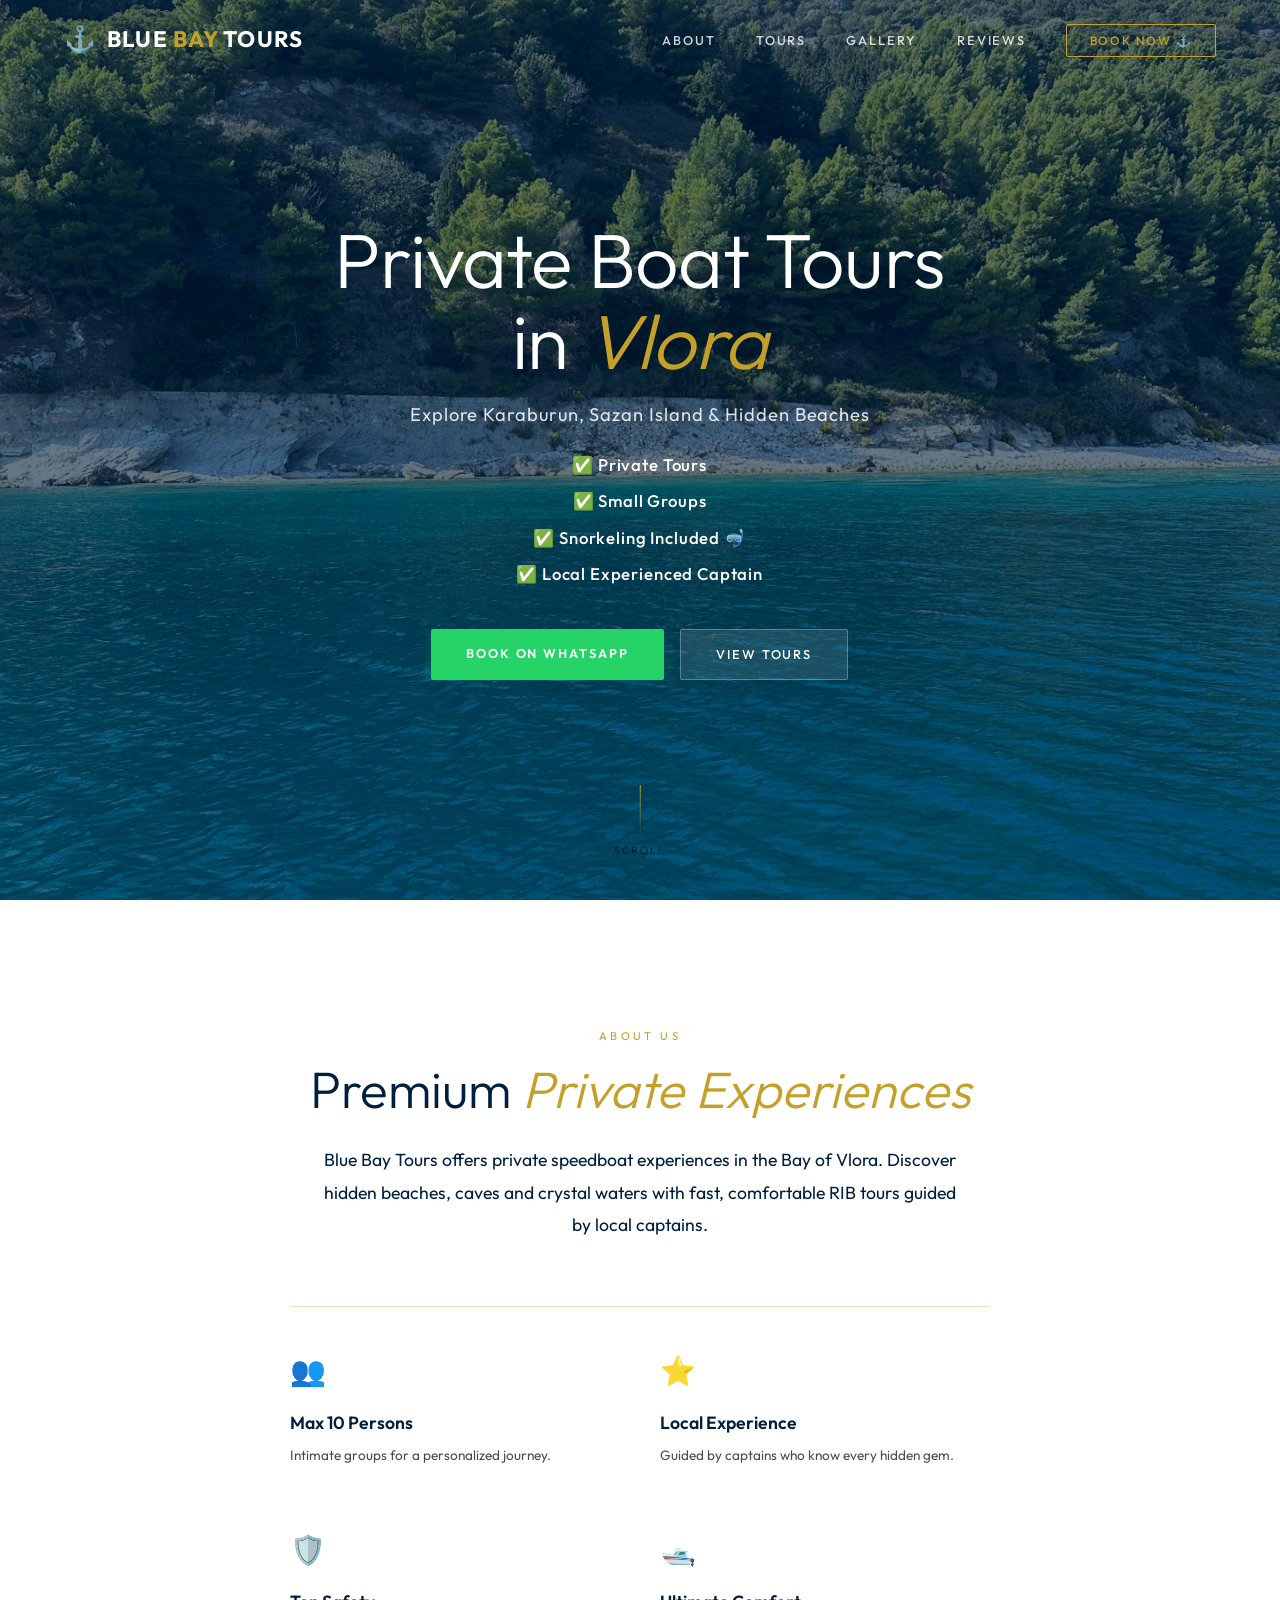
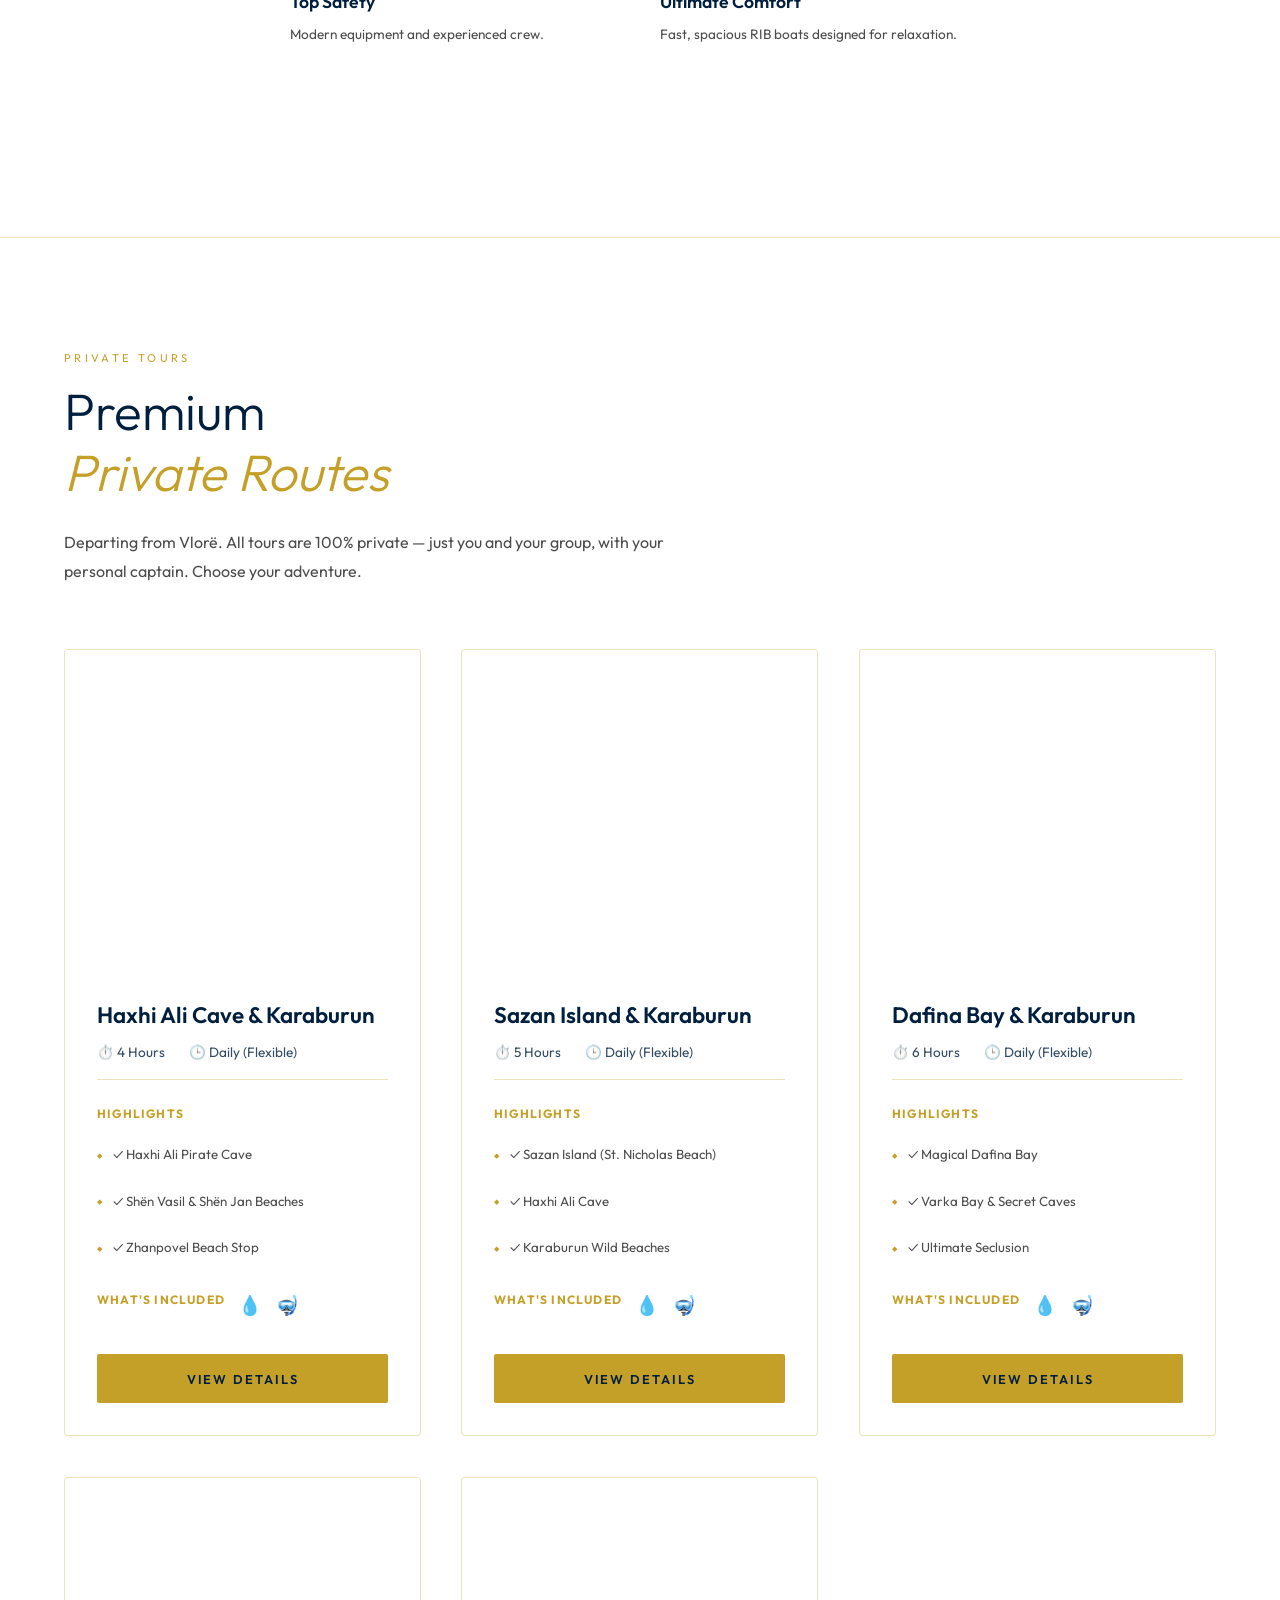
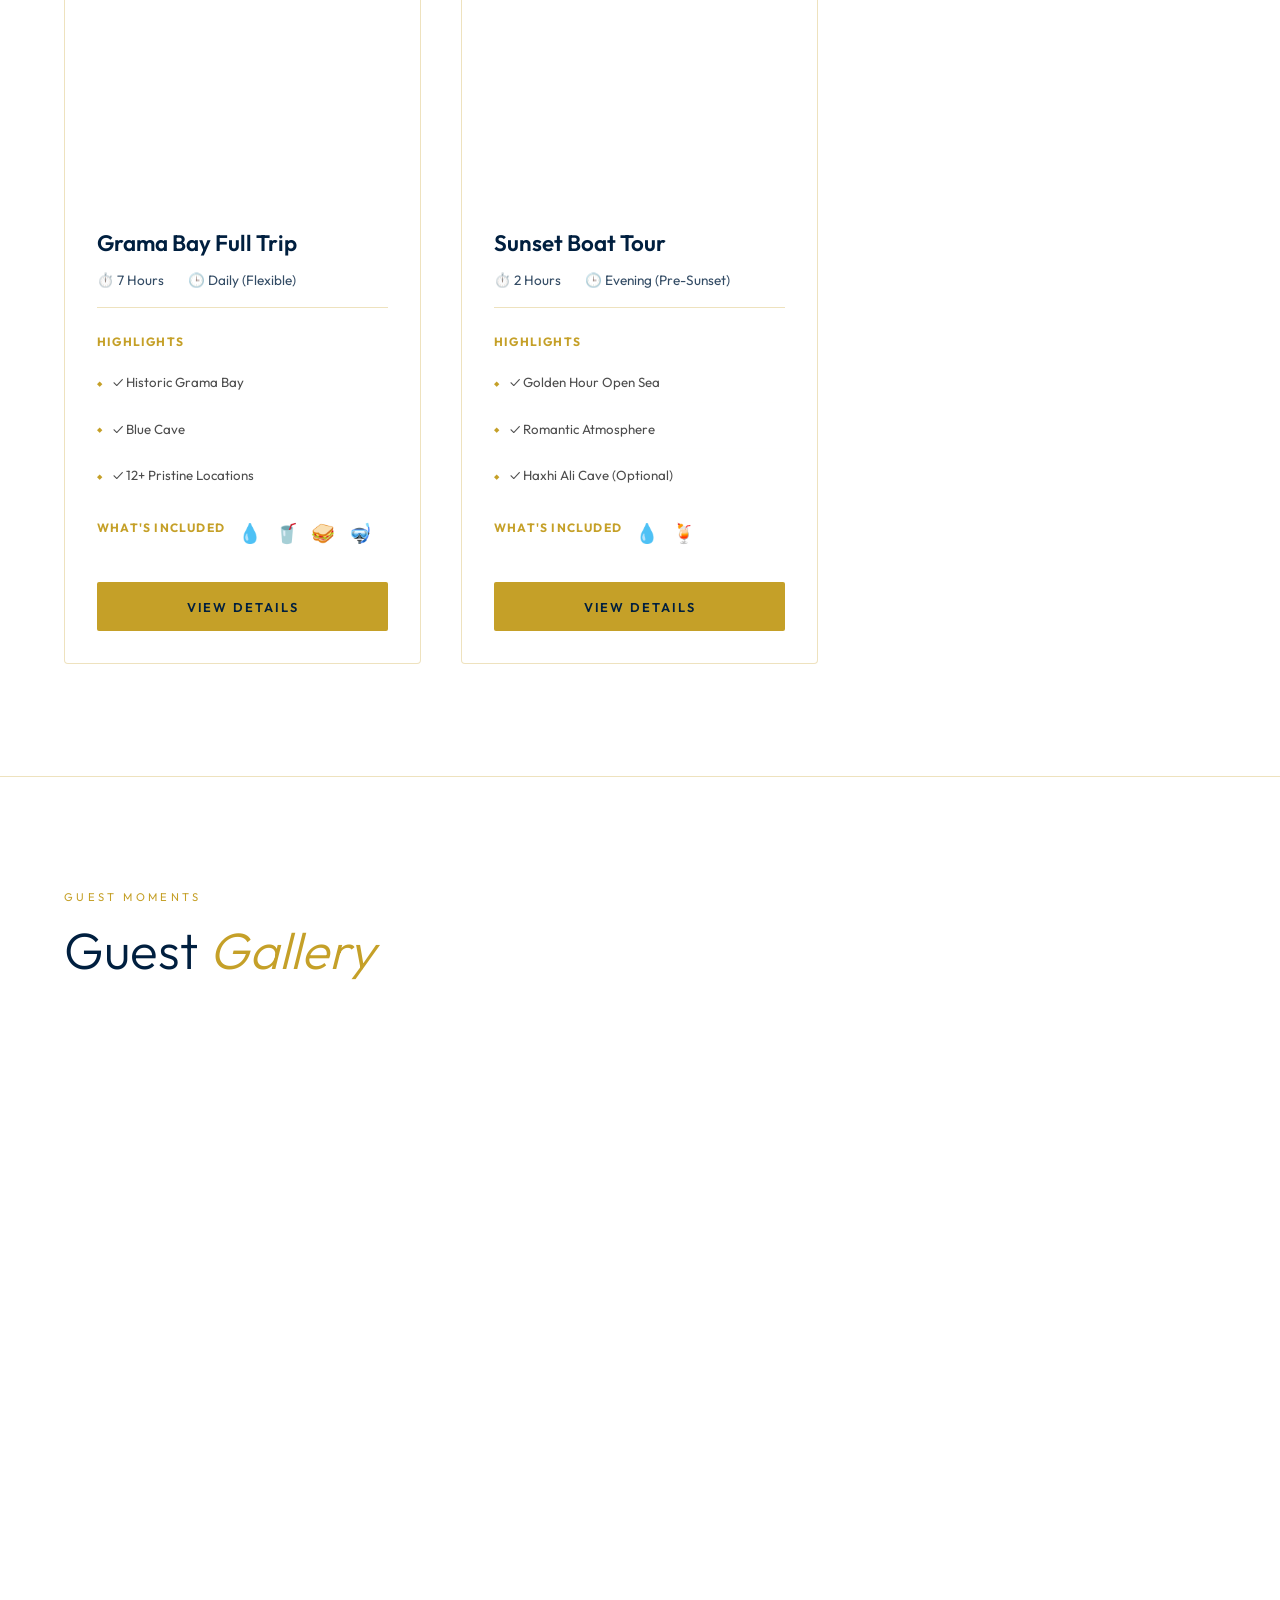
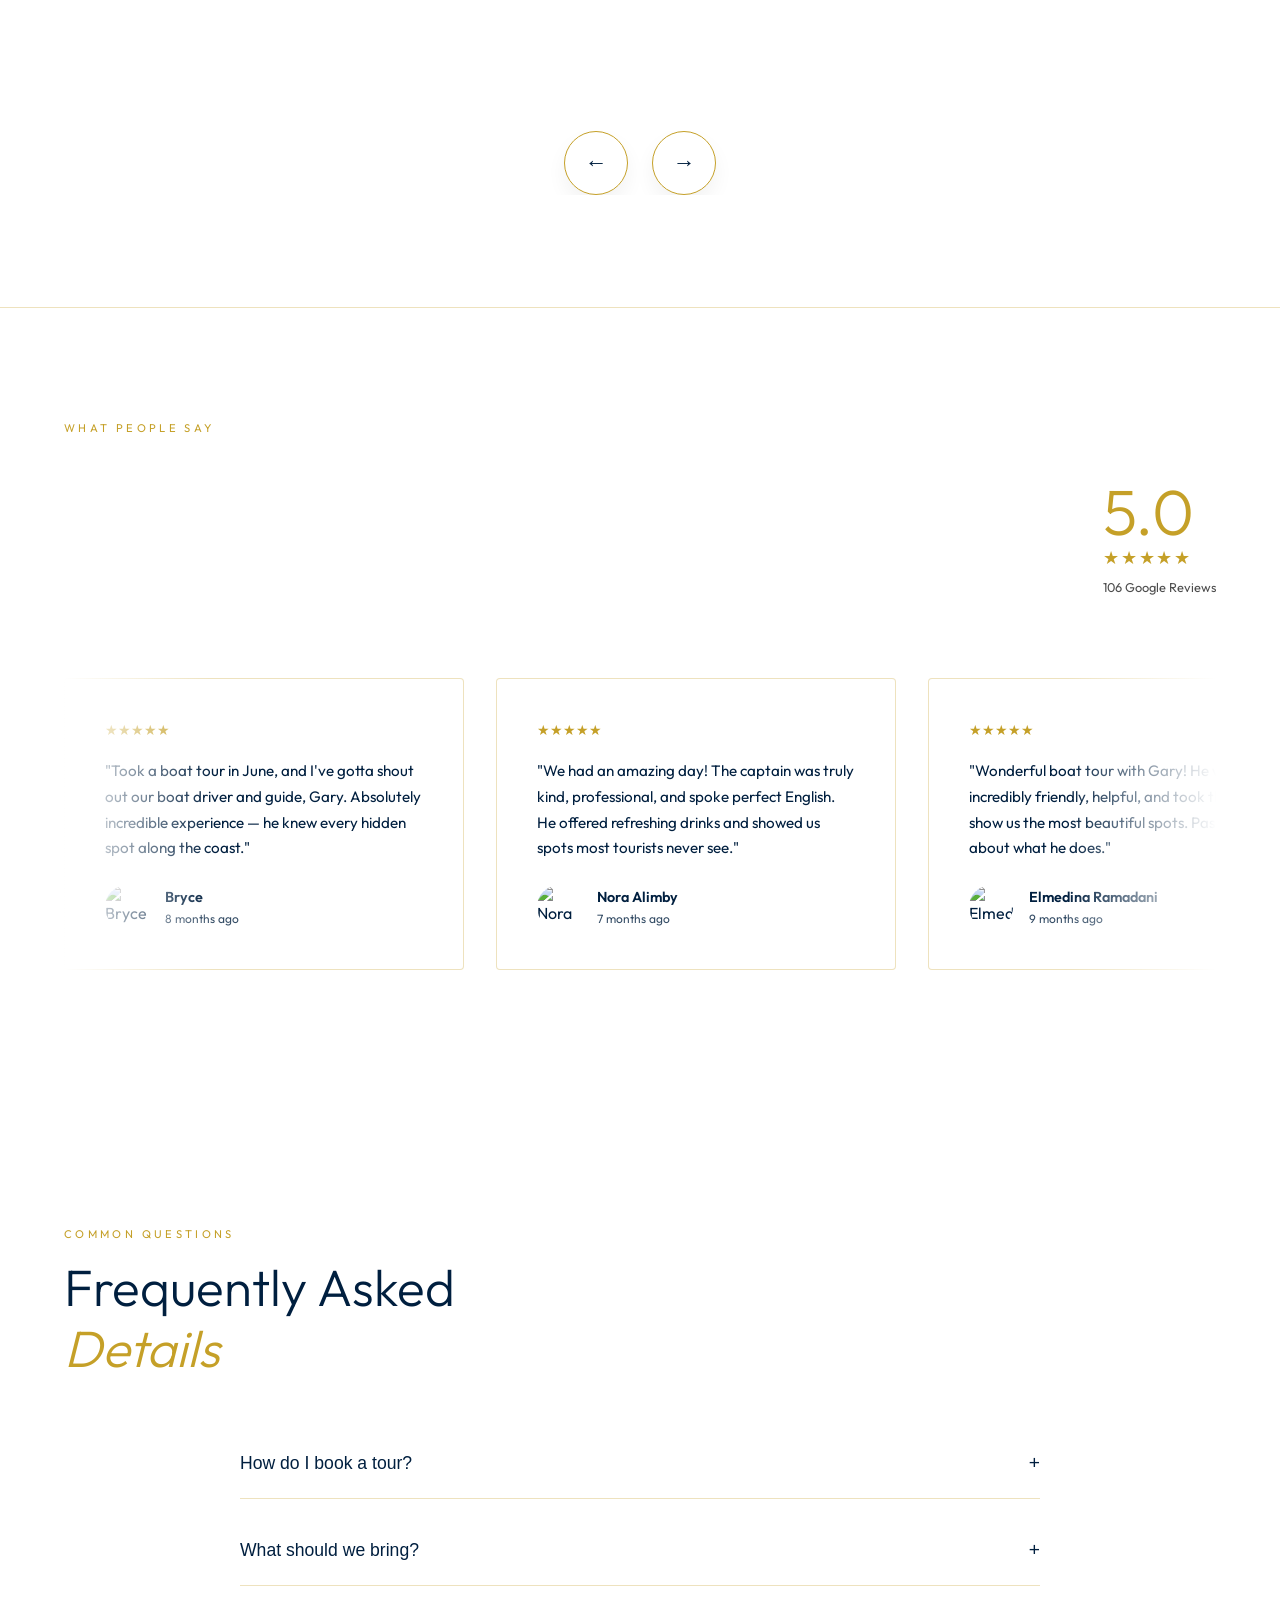
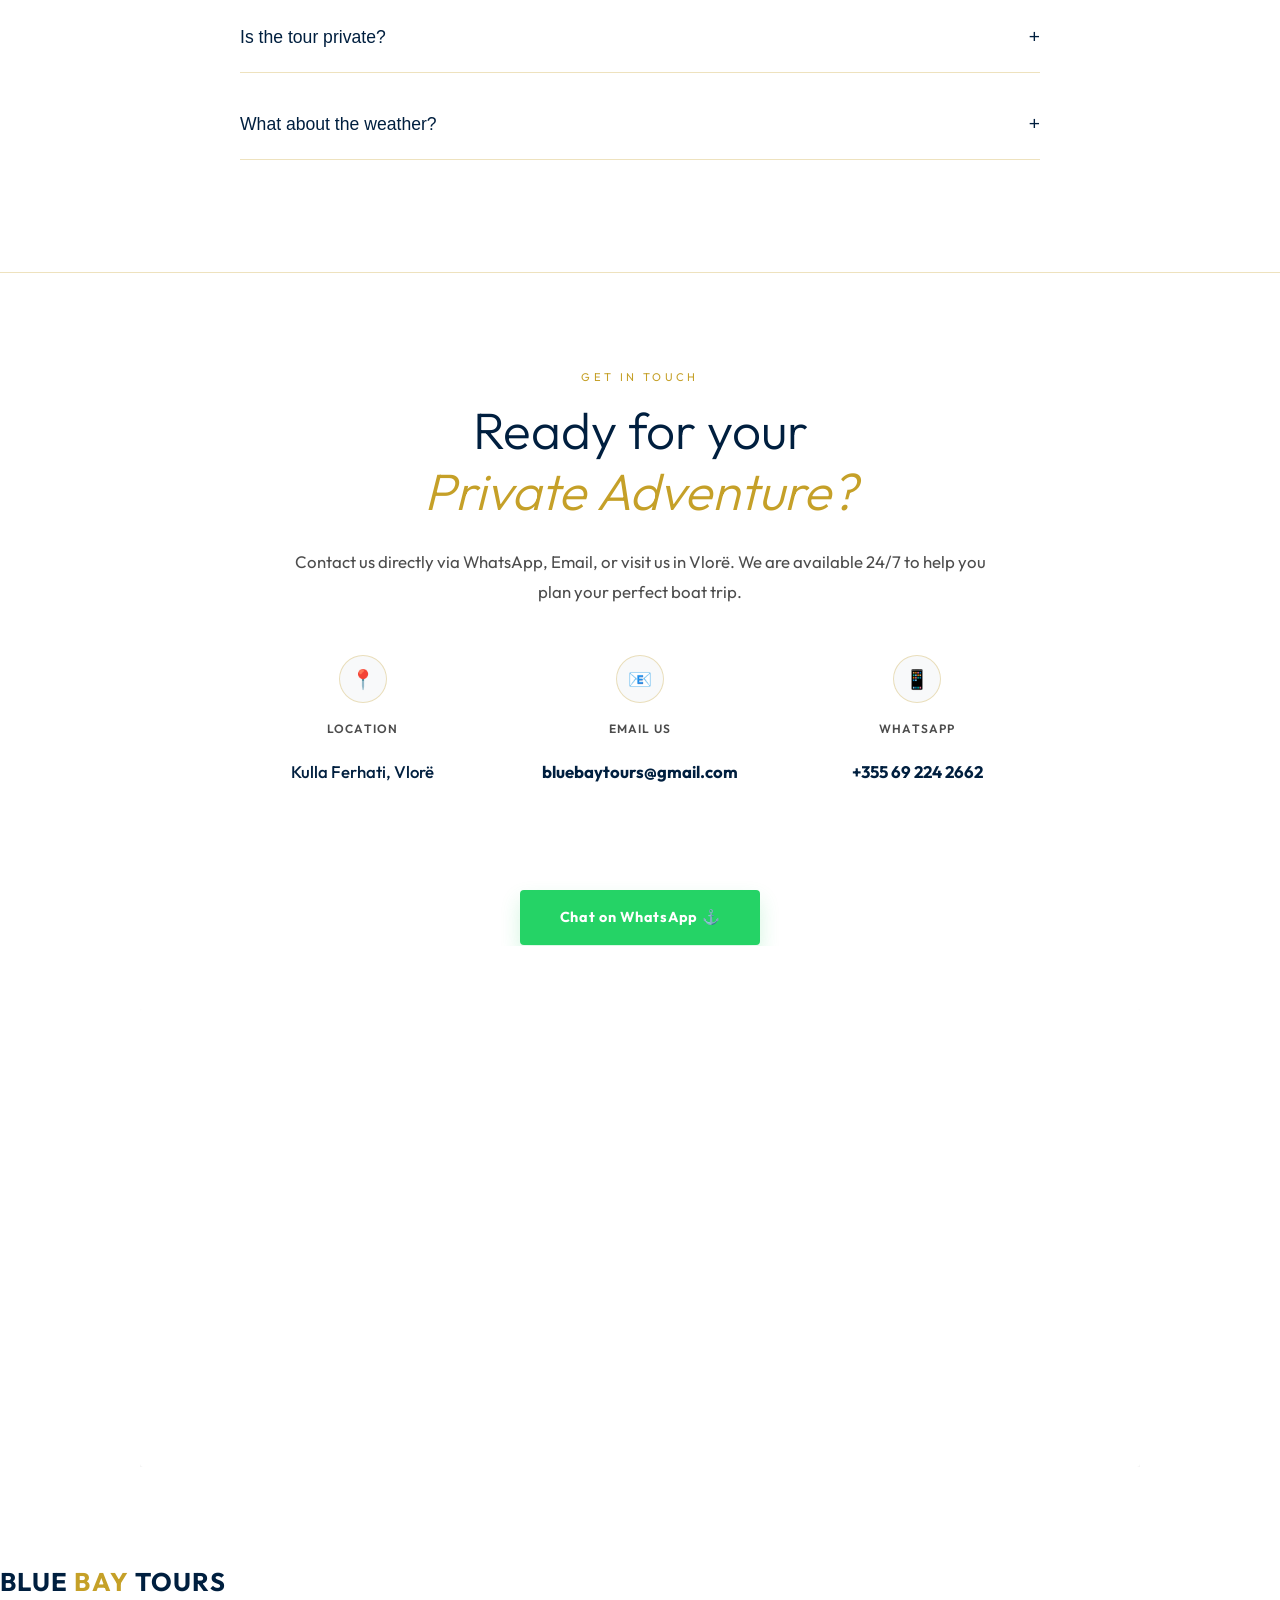
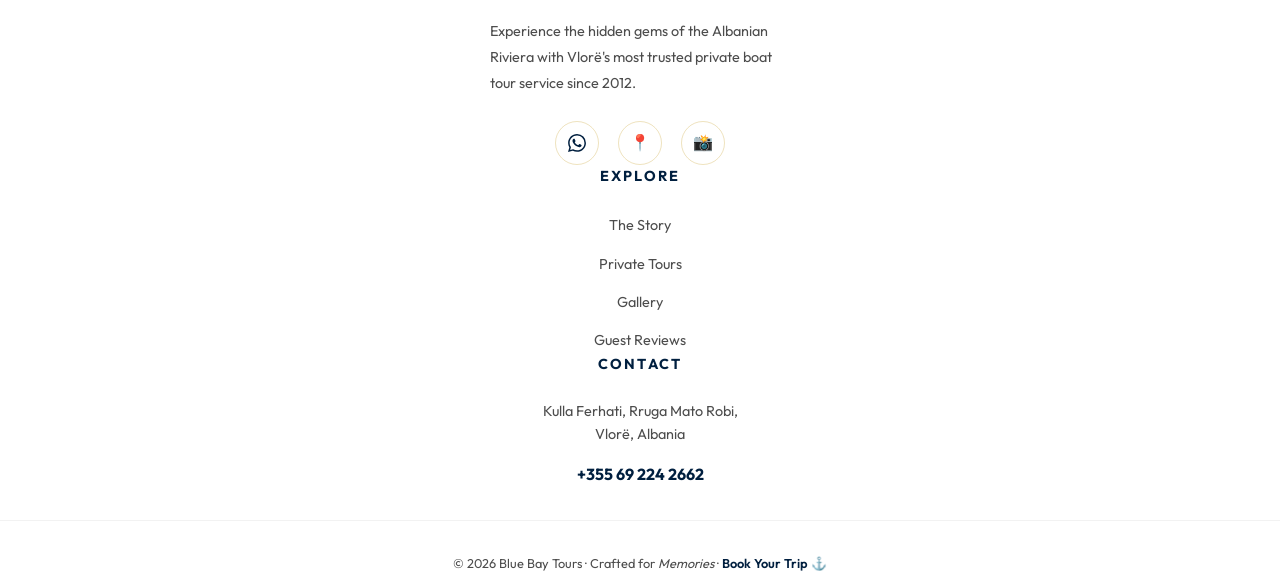
==== commit 3e459090: "Implement premium redesign and dynamic galleries" ====
--- a/index.html
+++ b/index.html
@@ -14,13 +14,13 @@
   :root {
     --pearl: #FFFFFF;
     --sand: #FFFFFF;
-    --navy: #0077B6;
+    --navy: #001F3F;
     --gold: #C5A028;
     --gold-light: #E0C158;
     --white: #FFFFFF;
     --black: #000000;
     --white-dim: rgba(0, 0, 0, 0.7);
-    --navy-dim: rgba(0, 119, 182, 0.8);
+    --navy-dim: rgba(0, 31, 63, 0.8);
     --glass: rgba(255, 255, 255, 0.95);
     --glass-border: rgba(197, 160, 40, 0.3);
     --font-main: 'Outfit', sans-serif;
@@ -1068,17 +1068,22 @@
     <video autoplay muted loop playsinline webkit-playsinline poster="tour2 gallerry.jpeg" class="hero-video">
       <source src="hero-video.mp4" type="video/mp4">
     </video>
-    <div class="hero-overlay"></div>
+    <div class="hero-overlay" style="background: rgba(0, 31, 63, 0.6);"></div>
   </div>
   <div class="hero-content">
-    <div class="hero-badge reveal reveal-up reveal-blur">⭐ 5.0 Rated (106 Reviews)</div>
     <div class="mask-wrap">
-      <h1 class="hero-title reveal reveal-mask">The Most Exclusive Way<br>to See the <em>Riviera</em>.</h1>
+      <h1 class="hero-title reveal reveal-mask" style="font-size: clamp(2.5rem, 6vw, 5.5rem);">Private Boat Tours<br>in <em>Vlora</em></h1>
     </div>
-    <p class="hero-sub reveal reveal-up reveal-delay-2">Private boat tours into the wild turquoise of the Ionian Sea.<br>Discover hidden caves, untouched beaches, and the legendary Karaburun Peninsula.</p>
-    <div class="hero-btns reveal reveal-up reveal-delay-3">
-      <a href="#tours" class="btn-primary">Explore Tours ⚓</a>
-      <a href="#contact" class="btn-outline">Book Now</a>
+    <p class="hero-sub reveal reveal-up reveal-delay-2" style="font-size: 1.15rem; max-width: 600px; margin: 0 auto 1.5rem; line-height: 1.5;">Explore Karaburun, Sazan Island & Hidden Beaches</p>
+    <ul class="hero-checklist reveal reveal-up reveal-delay-3" style="list-style: none; display: flex; flex-direction: column; align-items: center; gap: 0.6rem; margin-bottom: 2.5rem; color: white; font-weight: 500; font-size: 1.05rem; letter-spacing: 0.05em;">
+      <li><span style="color: #25D366;">✅</span> Private Tours</li>
+      <li><span style="color: #25D366;">✅</span> Small Groups</li>
+      <li><span style="color: #25D366;">✅</span> Snorkeling Included 🤿</li>
+      <li><span style="color: #25D366;">✅</span> Local Experienced Captain</li>
+    </ul>
+    <div class="hero-btns reveal reveal-up reveal-delay-4">
+      <a href="https://wa.me/355692242662" class="btn-primary" style="background: #25D366; color: white; border: none; box-shadow: 0 10px 20px rgba(37,211,102,0.2);">Book on WhatsApp</a>
+      <a href="#tours" class="btn-outline" style="background: rgba(255,255,255,0.1);">View Tours</a>
     </div>
   </div>
   <div class="hero-scroll">
@@ -1093,25 +1098,32 @@
     <div class="about-grid">
 
       <div class="about-text">
-        <span class="section-label reveal reveal-left">The Blue Bay Story</span>
+        <span class="section-label reveal reveal-left">About Us</span>
         <div class="mask-wrap">
-          <h2 class="section-title reveal reveal-mask">Crafting <em>Memories</em><br>on the Water Since 2012</h2>
-        </div>
-        <p class="reveal reveal-up reveal-delay-1">What started as a single small boat and a passion for the sea has grown into Vlorë's most trusted private boat tour service.</p>
-        <p class="reveal reveal-delay-2">Your captain Gary brings a personal touch to every journey — with fluent English, local knowledge, and a genuine passion for the sea. You'll discover hidden coves, swim in crystalline waters, and experience Albania's wild coast away from the crowds.</p>
-        <p class="reveal reveal-delay-2">From the mythical Haxhi Ali Pirate's Cave to the military secrets of Sazan Island — every tour is a story waiting to be told.</p>
-        <div class="about-stats reveal reveal-delay-3">
-          <div>
-            <span class="stat-num">106</span>
-            <span class="stat-label">5-Star Reviews</span>
-          </div>
-          <div>
-            <span class="stat-num">10</span>
-            <span class="stat-label">Max Guests</span>
-          </div>
-          <div>
-            <span class="stat-num">2</span>
-            <span class="stat-label">Unique Routes</span>
+          <h2 class="section-title reveal reveal-mask">Premium <em>Private Experiences</em></h2>
+        </div>
+        <p class="reveal reveal-up reveal-delay-1" style="font-size: 1.1rem; max-width: 650px; margin: 0 auto; color: var(--navy);">Blue Bay Tours offers private speedboat experiences in the Bay of Vlora. Discover hidden beaches, caves and crystal waters with fast, comfortable RIB tours guided by local captains.</p>
+        
+        <div class="about-features" style="display: grid; grid-template-columns: repeat(2, 1fr); gap: 2.5rem; text-align: left; margin-top: 4rem; max-width: 700px; margin-left: auto; margin-right: auto; padding-top: 2.5rem; border-top: 1px solid var(--glass-border);">
+          <div class="reveal reveal-up" style="display: flex; flex-direction: column; gap: 0.5rem;">
+            <div style="font-size: 1.8rem; margin-bottom: 0.5rem;">👥</div>
+            <h4 style="color: var(--navy); font-size: 1.1rem; font-weight: 600;">Max 10 Persons</h4>
+            <p style="color: var(--white-dim); font-size: 0.85rem; line-height: 1.6;">Intimate groups for a personalized journey.</p>
+          </div>
+          <div class="reveal reveal-up reveal-delay-1" style="display: flex; flex-direction: column; gap: 0.5rem;">
+            <div style="font-size: 1.8rem; margin-bottom: 0.5rem;">⭐</div>
+            <h4 style="color: var(--navy); font-size: 1.1rem; font-weight: 600;">Local Experience</h4>
+            <p style="color: var(--white-dim); font-size: 0.85rem; line-height: 1.6;">Guided by captains who know every hidden gem.</p>
+          </div>
+          <div class="reveal reveal-up reveal-delay-2" style="display: flex; flex-direction: column; gap: 0.5rem;">
+            <div style="font-size: 1.8rem; margin-bottom: 0.5rem;">🛡️</div>
+            <h4 style="color: var(--navy); font-size: 1.1rem; font-weight: 600;">Top Safety</h4>
+            <p style="color: var(--white-dim); font-size: 0.85rem; line-height: 1.6;">Modern equipment and experienced crew.</p>
+          </div>
+          <div class="reveal reveal-up reveal-delay-3" style="display: flex; flex-direction: column; gap: 0.5rem;">
+            <div style="font-size: 1.8rem; margin-bottom: 0.5rem;">🛥️</div>
+            <h4 style="color: var(--navy); font-size: 1.1rem; font-weight: 600;">Ultimate Comfort</h4>
+            <p style="color: var(--white-dim); font-size: 0.85rem; line-height: 1.6;">Fast, spacious RIB boats designed for relaxation.</p>
           </div>
         </div>
       </div>
@@ -1139,139 +1151,189 @@
 
     <div class="tours-grid">
       <!-- Tour 1 -->
-      <div class="tour-card reveal reveal-up">
+      <div class="tour-card reveal reveal-up" data-tour-id="haxhi-ali">
         <div class="tour-img-wrap" onclick="location.href='haxhi-ali-tour.html'">
           <img src="tour1 display pic.jpeg" alt="Haxhi Ali Cave & Karaburun Peninsula" class="reveal-clip reveal">
           <div class="tour-overlay">
             <span>View Tour Details ⚓</span>
           </div>
-          <div class="tour-badge">4 Hours</div>
         </div>
         <div class="tour-info" style="padding: 2rem;">
-          <h3 class="tour-title">Haxhi Ali Cave &<br>Karaburun Peninsula</h3>
-          <p class="tour-desc">A perfect half-day escape to the legendary Pirate's Cave and the pristine shores of Karaburun.</p>
-          <ul class="tour-features" style="list-style: none; margin-bottom: 1.5rem;">
-            <li><span style="color: var(--gold); margin-right: 0.5rem;">📍</span> Haxhi Ali Cave (15 min stop)</li>
-            <li><span style="color: var(--gold); margin-right: 0.5rem;">🏖️</span> Shën Vasil & Shën Jan Beaches</li>
-            <li><span style="color: var(--gold); margin-right: 0.5rem;">🔥</span> Final Stop: Zhanpovel Beach (2 hrs)</li>
-          </ul>
-          <div class="tour-footer">
-            <div class="tour-inclusions">
-              <span title="Drinking Water">💧</span>
-              <span title="Snorkeling Mask">🤿</span>
+          <h3 class="tour-title" style="color: var(--navy); font-weight: 600; font-size: 1.4rem;">Haxhi Ali Cave & Karaburun</h3>
+          
+          <div class="tour-meta" style="display: flex; gap: 1.5rem; font-size: 0.85rem; color: var(--navy-dim); margin-bottom: 1.5rem; border-bottom: 1px solid var(--glass-border); padding-bottom: 1rem;">
+            <span>⏱️ 4 Hours</span>
+            <span>🕒 Daily (Flexible)</span>
+          </div>
+          
+          <div class="tour-highlights" style="margin-bottom: 1.5rem;">
+            <p style="font-size: 0.75rem; text-transform: uppercase; letter-spacing: 0.1em; color: var(--gold); font-weight: 700; margin-bottom: 0.8rem;">Highlights</p>
+            <ul style="list-style: none; font-size: 0.9rem; color: var(--white-dim); display: flex; flex-direction: column; gap: 0.5rem;">
+              <li>✓ Haxhi Ali Pirate Cave</li>
+              <li>✓ Shën Vasil & Shën Jan Beaches</li>
+              <li>✓ Zhanpovel Beach Stop</li>
+            </ul>
+          </div>
+          
+          <div class="tour-includes" style="margin-bottom: 2rem;">
+            <p style="font-size: 0.75rem; text-transform: uppercase; letter-spacing: 0.1em; color: var(--gold); font-weight: 700; margin-bottom: 0.8rem;">What's Included</p>
+            <div style="display: flex; gap: 0.8rem; font-size: 1.2rem;">
+               <span title="Drinking Water">💧</span>
+               <span title="Snorkeling Mask">🤿</span>
             </div>
-            <a href="haxhi-ali-tour.html" class="btn-primary" style="font-size: 0.7rem; padding: 0.6rem 1.2rem;">View Details</a>
-          </div>
+          </div>
+
+          <a href="haxhi-ali-tour.html" class="btn-primary" style="display: block; text-align: center; width: 100%;">View Details</a>
         </div>
       </div>
 
       <!-- Tour 2 -->
-      <div class="tour-card reveal reveal-up">
+      <div class="tour-card reveal reveal-up" data-tour-id="sazan">
         <div class="tour-img-wrap" onclick="location.href='sazan-island-tour.html'">
           <img src="tour2 display pic.jpeg" alt="Sazan Island & Karaburun Peninsula" class="reveal-clip reveal">
           <div class="tour-overlay">
             <span>View Tour Details ⚓</span>
           </div>
-          <div class="tour-badge">5 Hours</div>
         </div>
         <div class="tour-info" style="padding: 2rem;">
-          <h3 class="tour-title">Sazan Island &<br>Karaburun Peninsula</h3>
-          <p class="tour-desc">Explore the mysterious Sazan Island and the hidden gems of the Karaburun coast.</p>
-          <ul class="tour-features" style="list-style: none; margin-bottom: 1.5rem;">
-            <li><span style="color: var(--gold); margin-right: 0.5rem;">🏝️</span> Sazan Island (St. Nicholas Beach)</li>
-            <li><span style="color: var(--gold); margin-right: 0.5rem;">🕳️</span> Haxhi Ali Cave (15 min stop)</li>
-            <li><span style="color: var(--gold); margin-right: 0.5rem;">🌊</span> Gjeneralit, Shën Jan & Vasil Beaches</li>
-          </ul>
-          <div class="tour-footer">
-            <div class="tour-inclusions">
-              <span title="Drinking Water">💧</span>
-              <span title="Snorkeling Mask">🤿</span>
+          <h3 class="tour-title" style="color: var(--navy); font-weight: 600; font-size: 1.4rem;">Sazan Island & Karaburun</h3>
+          
+          <div class="tour-meta" style="display: flex; gap: 1.5rem; font-size: 0.85rem; color: var(--navy-dim); margin-bottom: 1.5rem; border-bottom: 1px solid var(--glass-border); padding-bottom: 1rem;">
+            <span>⏱️ 5 Hours</span>
+            <span>🕒 Daily (Flexible)</span>
+          </div>
+          
+          <div class="tour-highlights" style="margin-bottom: 1.5rem;">
+            <p style="font-size: 0.75rem; text-transform: uppercase; letter-spacing: 0.1em; color: var(--gold); font-weight: 700; margin-bottom: 0.8rem;">Highlights</p>
+            <ul style="list-style: none; font-size: 0.9rem; color: var(--white-dim); display: flex; flex-direction: column; gap: 0.5rem;">
+              <li>✓ Sazan Island (St. Nicholas Beach)</li>
+              <li>✓ Haxhi Ali Cave</li>
+              <li>✓ Karaburun Wild Beaches</li>
+            </ul>
+          </div>
+          
+          <div class="tour-includes" style="margin-bottom: 2rem;">
+            <p style="font-size: 0.75rem; text-transform: uppercase; letter-spacing: 0.1em; color: var(--gold); font-weight: 700; margin-bottom: 0.8rem;">What's Included</p>
+            <div style="display: flex; gap: 0.8rem; font-size: 1.2rem;">
+               <span title="Drinking Water">💧</span>
+               <span title="Snorkeling Mask">🤿</span>
             </div>
-            <a href="sazan-island-tour.html" class="btn-primary" style="font-size: 0.7rem; padding: 0.6rem 1.2rem;">View Details</a>
-          </div>
+          </div>
+
+          <a href="sazan-island-tour.html" class="btn-primary" style="display: block; text-align: center; width: 100%;">View Details</a>
         </div>
       </div>
 
       <!-- Tour 3 -->
-      <div class="tour-card reveal reveal-up">
+      <div class="tour-card reveal reveal-up" data-tour-id="dafina">
         <div class="tour-img-wrap" onclick="location.href='dafina-bay-tour.html'">
           <img src="tour1 gallery.jpeg" alt="Dafina Bay & Karaburun Peninsula" class="reveal-clip reveal">
           <div class="tour-overlay">
             <span>View Tour Details ⚓</span>
           </div>
-          <div class="tour-badge">6 Hours</div>
         </div>
         <div class="tour-info" style="padding: 2rem;">
-          <h3 class="tour-title">Dafina Bay &<br>Karaburun Peninsula</h3>
-          <p class="tour-desc">A deep dive into the most secluded bays of the peninsula, including the magical Dafina Bay.</p>
-          <ul class="tour-features" style="list-style: none; margin-bottom: 1.5rem;">
-            <li><span style="color: var(--gold); margin-right: 0.5rem;">💎</span> Dafina Bay (1 hour stop)</li>
-            <li><span style="color: var(--gold); margin-right: 0.5rem;">🛶</span> Varka Bay & Secret Caves</li>
-            <li><span style="color: var(--gold); margin-right: 0.5rem;">👥</span> Capacity: Max 10 Persons</li>
-          </ul>
-          <div class="tour-footer">
-            <div class="tour-inclusions">
-              <span title="Drinking Water">💧</span>
-              <span title="Snorkeling Mask">🤿</span>
+          <h3 class="tour-title" style="color: var(--navy); font-weight: 600; font-size: 1.4rem;">Dafina Bay & Karaburun</h3>
+          
+          <div class="tour-meta" style="display: flex; gap: 1.5rem; font-size: 0.85rem; color: var(--navy-dim); margin-bottom: 1.5rem; border-bottom: 1px solid var(--glass-border); padding-bottom: 1rem;">
+            <span>⏱️ 6 Hours</span>
+            <span>🕒 Daily (Flexible)</span>
+          </div>
+          
+          <div class="tour-highlights" style="margin-bottom: 1.5rem;">
+            <p style="font-size: 0.75rem; text-transform: uppercase; letter-spacing: 0.1em; color: var(--gold); font-weight: 700; margin-bottom: 0.8rem;">Highlights</p>
+            <ul style="list-style: none; font-size: 0.9rem; color: var(--white-dim); display: flex; flex-direction: column; gap: 0.5rem;">
+              <li>✓ Magical Dafina Bay</li>
+              <li>✓ Varka Bay & Secret Caves</li>
+              <li>✓ Ultimate Seclusion</li>
+            </ul>
+          </div>
+          
+          <div class="tour-includes" style="margin-bottom: 2rem;">
+            <p style="font-size: 0.75rem; text-transform: uppercase; letter-spacing: 0.1em; color: var(--gold); font-weight: 700; margin-bottom: 0.8rem;">What's Included</p>
+            <div style="display: flex; gap: 0.8rem; font-size: 1.2rem;">
+               <span title="Drinking Water">💧</span>
+               <span title="Snorkeling Mask">🤿</span>
             </div>
-            <a href="dafina-bay-tour.html" class="btn-primary" style="font-size: 0.7rem; padding: 0.6rem 1.2rem;">View Details</a>
-          </div>
+          </div>
+
+          <a href="dafina-bay-tour.html" class="btn-primary" style="display: block; text-align: center; width: 100%;">View Details</a>
         </div>
       </div>
 
       <!-- Tour 4 -->
-      <div class="tour-card reveal reveal-up">
+      <div class="tour-card reveal reveal-up" data-tour-id="grama">
         <div class="tour-img-wrap" onclick="location.href='grama-bay-tour.html'">
           <img src="tour2 gallerry.jpeg" alt="Grama Bay Full Trip" class="reveal-clip reveal">
           <div class="tour-overlay">
             <span>View Tour Details ⚓</span>
           </div>
-          <div class="tour-badge">7 Hours</div>
         </div>
         <div class="tour-info" style="padding: 2rem;">
-          <h3 class="tour-title">Grama Bay &<br>Karaburun Full Trip</h3>
-          <p class="tour-desc">The ultimate adventure. Visit 12+ locations including the historic Grama Bay and Blue Cave.</p>
-          <ul class="tour-features" style="list-style: none; margin-bottom: 1.5rem;">
-            <li><span style="color: var(--gold); margin-right: 0.5rem;">🏛️</span> Grama Bay (2-hour stop)</li>
-            <li><span style="color: var(--gold); margin-right: 0.5rem;">🔵</span> Blue Cave (30 min stop)</li>
-            <li><span style="color: var(--gold); margin-right: 0.5rem;">💶</span> €700 Private / €65 Group</li>
-          </ul>
-          <div class="tour-footer">
-            <div class="tour-inclusions">
-              <span title="Drinking Water">💧</span>
-              <span title="Soft Drinks">🥤</span>
-              <span title="Sandwich">🥪</span>
-              <span title="Snorkeling Mask">🤿</span>
+          <h3 class="tour-title" style="color: var(--navy); font-weight: 600; font-size: 1.4rem;">Grama Bay Full Trip</h3>
+          
+          <div class="tour-meta" style="display: flex; gap: 1.5rem; font-size: 0.85rem; color: var(--navy-dim); margin-bottom: 1.5rem; border-bottom: 1px solid var(--glass-border); padding-bottom: 1rem;">
+            <span>⏱️ 7 Hours</span>
+            <span>🕒 Daily (Flexible)</span>
+          </div>
+          
+          <div class="tour-highlights" style="margin-bottom: 1.5rem;">
+            <p style="font-size: 0.75rem; text-transform: uppercase; letter-spacing: 0.1em; color: var(--gold); font-weight: 700; margin-bottom: 0.8rem;">Highlights</p>
+            <ul style="list-style: none; font-size: 0.9rem; color: var(--white-dim); display: flex; flex-direction: column; gap: 0.5rem;">
+              <li>✓ Historic Grama Bay</li>
+              <li>✓ Blue Cave</li>
+              <li>✓ 12+ Pristine Locations</li>
+            </ul>
+          </div>
+          
+          <div class="tour-includes" style="margin-bottom: 2rem;">
+            <p style="font-size: 0.75rem; text-transform: uppercase; letter-spacing: 0.1em; color: var(--gold); font-weight: 700; margin-bottom: 0.8rem;">What's Included</p>
+            <div style="display: flex; gap: 0.8rem; font-size: 1.2rem;">
+               <span title="Drinking Water">💧</span>
+               <span title="Soft Drinks">🥤</span>
+               <span title="Sandwich">🥪</span>
+               <span title="Snorkeling Mask">🤿</span>
             </div>
-            <a href="grama-bay-tour.html" class="btn-primary" style="font-size: 0.7rem; padding: 0.6rem 1.2rem;">View Details</a>
-          </div>
+          </div>
+
+          <a href="grama-bay-tour.html" class="btn-primary" style="display: block; text-align: center; width: 100%;">View Details</a>
         </div>
       </div>
 
       <!-- Tour 5 (Sunset) -->
-      <div class="tour-card reveal reveal-up">
+      <div class="tour-card reveal reveal-up" data-tour-id="sunset">
         <div class="tour-img-wrap" onclick="location.href='sunset-tour.html'">
           <img src="sunset.jpeg" alt="Sunset Boat Tour" class="reveal-clip reveal">
           <div class="tour-overlay">
             <span>View Tour Details ⚓</span>
           </div>
-          <div class="tour-badge">2 Hours</div>
         </div>
         <div class="tour-info" style="padding: 2rem;">
-          <h3 class="tour-title">Sunset Boat Tour</h3>
-          <p class="tour-desc">Experience the magical Golden Hour in the open sea. A romantic and peaceful evening escape.</p>
-          <ul class="tour-features" style="list-style: none; margin-bottom: 1.5rem;">
-            <li><span style="color: var(--gold); margin-right: 0.5rem;">🌅</span> Golden Hour Open Sea Stop</li>
-            <li><span style="color: var(--gold); margin-right: 0.5rem;">☠️</span> Haxhi Ali Cave (15 min)</li>
-            <li><span style="color: var(--gold); margin-right: 0.5rem;">🍹</span> Aperol Spritz & Water Included</li>
-          </ul>
-          <div class="tour-footer">
-            <div class="tour-inclusions">
-              <span title="Drinking Water">💧</span>
-              <span title="Aperol Spritz">🍹</span>
+          <h3 class="tour-title" style="color: var(--navy); font-weight: 600; font-size: 1.4rem;">Sunset Boat Tour</h3>
+          
+          <div class="tour-meta" style="display: flex; gap: 1.5rem; font-size: 0.85rem; color: var(--navy-dim); margin-bottom: 1.5rem; border-bottom: 1px solid var(--glass-border); padding-bottom: 1rem;">
+            <span>⏱️ 2 Hours</span>
+            <span>🕒 Evening (Pre-Sunset)</span>
+          </div>
+          
+          <div class="tour-highlights" style="margin-bottom: 1.5rem;">
+            <p style="font-size: 0.75rem; text-transform: uppercase; letter-spacing: 0.1em; color: var(--gold); font-weight: 700; margin-bottom: 0.8rem;">Highlights</p>
+            <ul style="list-style: none; font-size: 0.9rem; color: var(--white-dim); display: flex; flex-direction: column; gap: 0.5rem;">
+              <li>✓ Golden Hour Open Sea</li>
+              <li>✓ Romantic Atmosphere</li>
+              <li>✓ Haxhi Ali Cave (Optional)</li>
+            </ul>
+          </div>
+          
+          <div class="tour-includes" style="margin-bottom: 2rem;">
+            <p style="font-size: 0.75rem; text-transform: uppercase; letter-spacing: 0.1em; color: var(--gold); font-weight: 700; margin-bottom: 0.8rem;">What's Included</p>
+            <div style="display: flex; gap: 0.8rem; font-size: 1.2rem;">
+               <span title="Drinking Water">💧</span>
+               <span title="Aperol Spritz">🍹</span>
             </div>
-            <a href="sunset-tour.html" class="btn-primary" style="font-size: 0.7rem; padding: 0.6rem 1.2rem;">View Details</a>
-          </div>
+          </div>
+
+          <a href="sunset-tour.html" class="btn-primary" style="display: block; text-align: center; width: 100%;">View Details</a>
         </div>
       </div>
     </div>
@@ -1677,5 +1739,10 @@
     });
   });
 </script>
+
+<!-- Dynamic Gallery Scripts -->
+<script src="gallery-config.js"></script>
+<script src="gallery.js"></script>
+
 </body>
 </html>
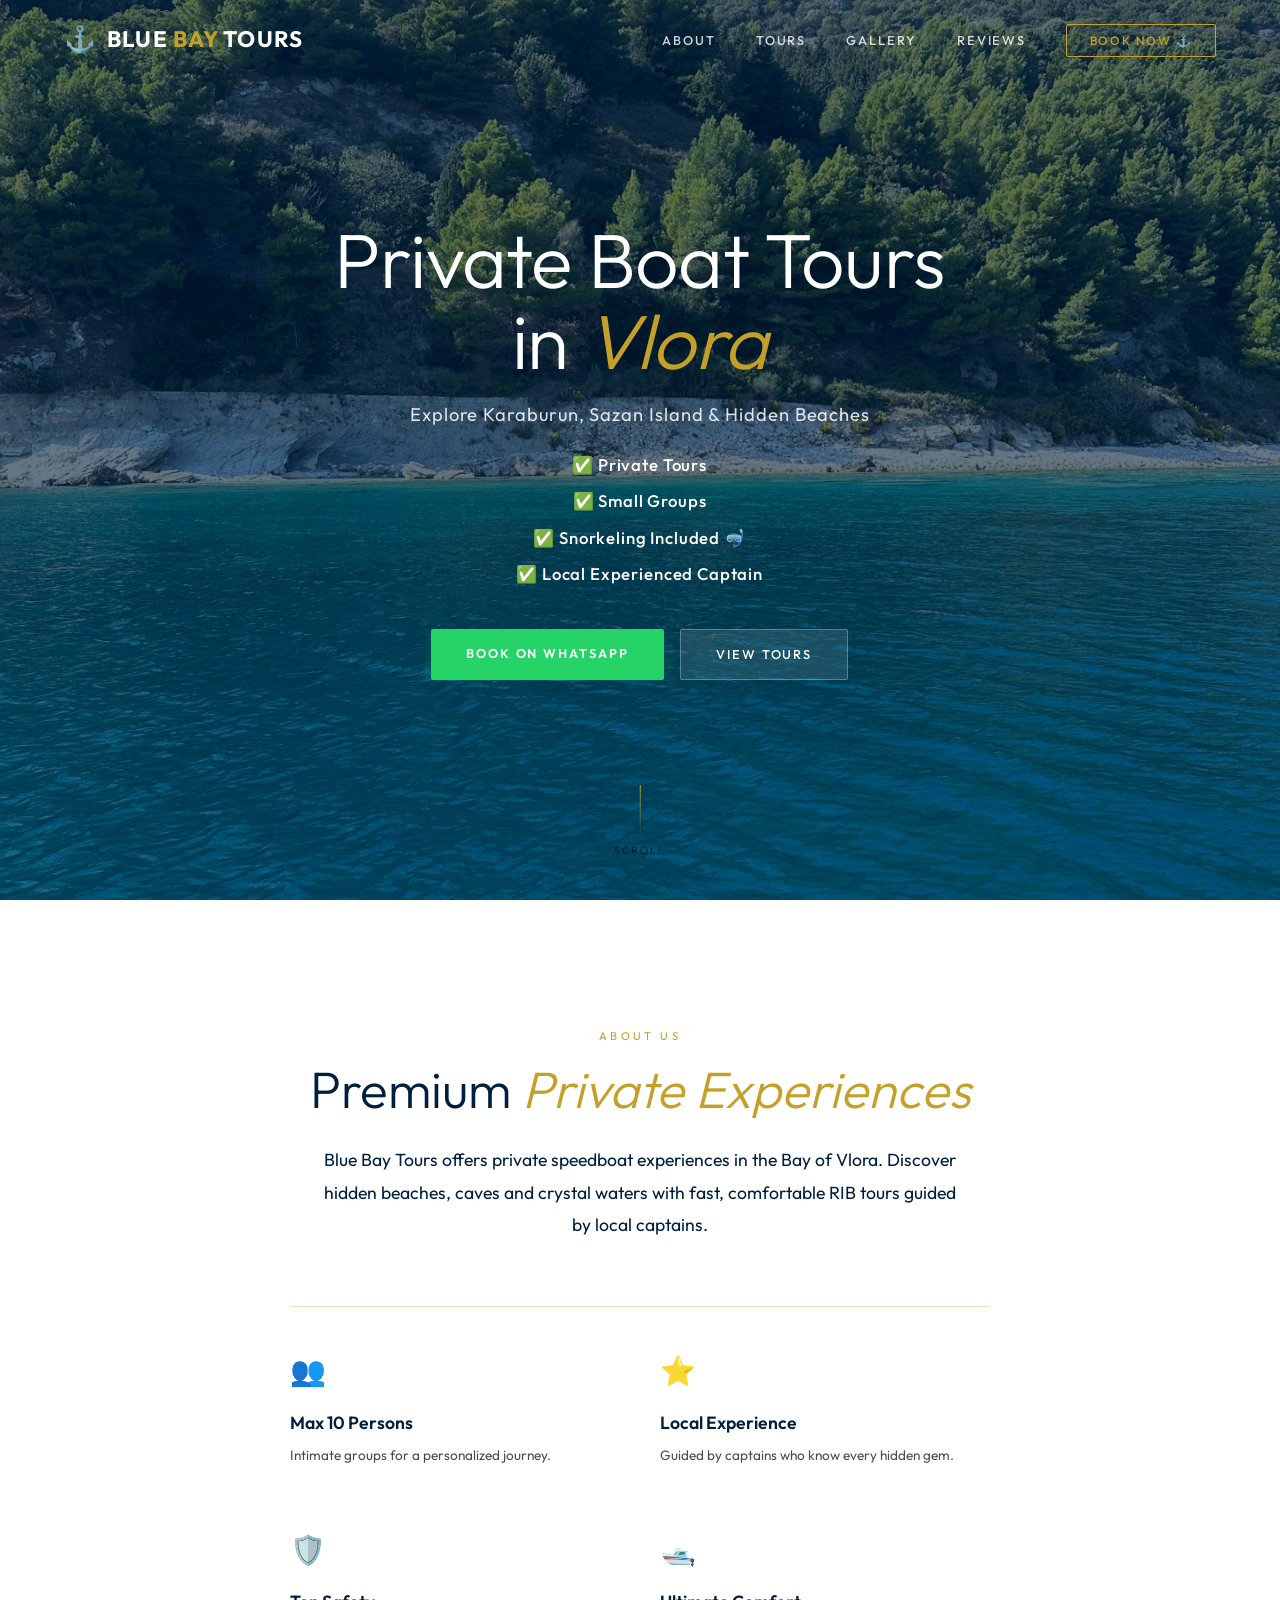
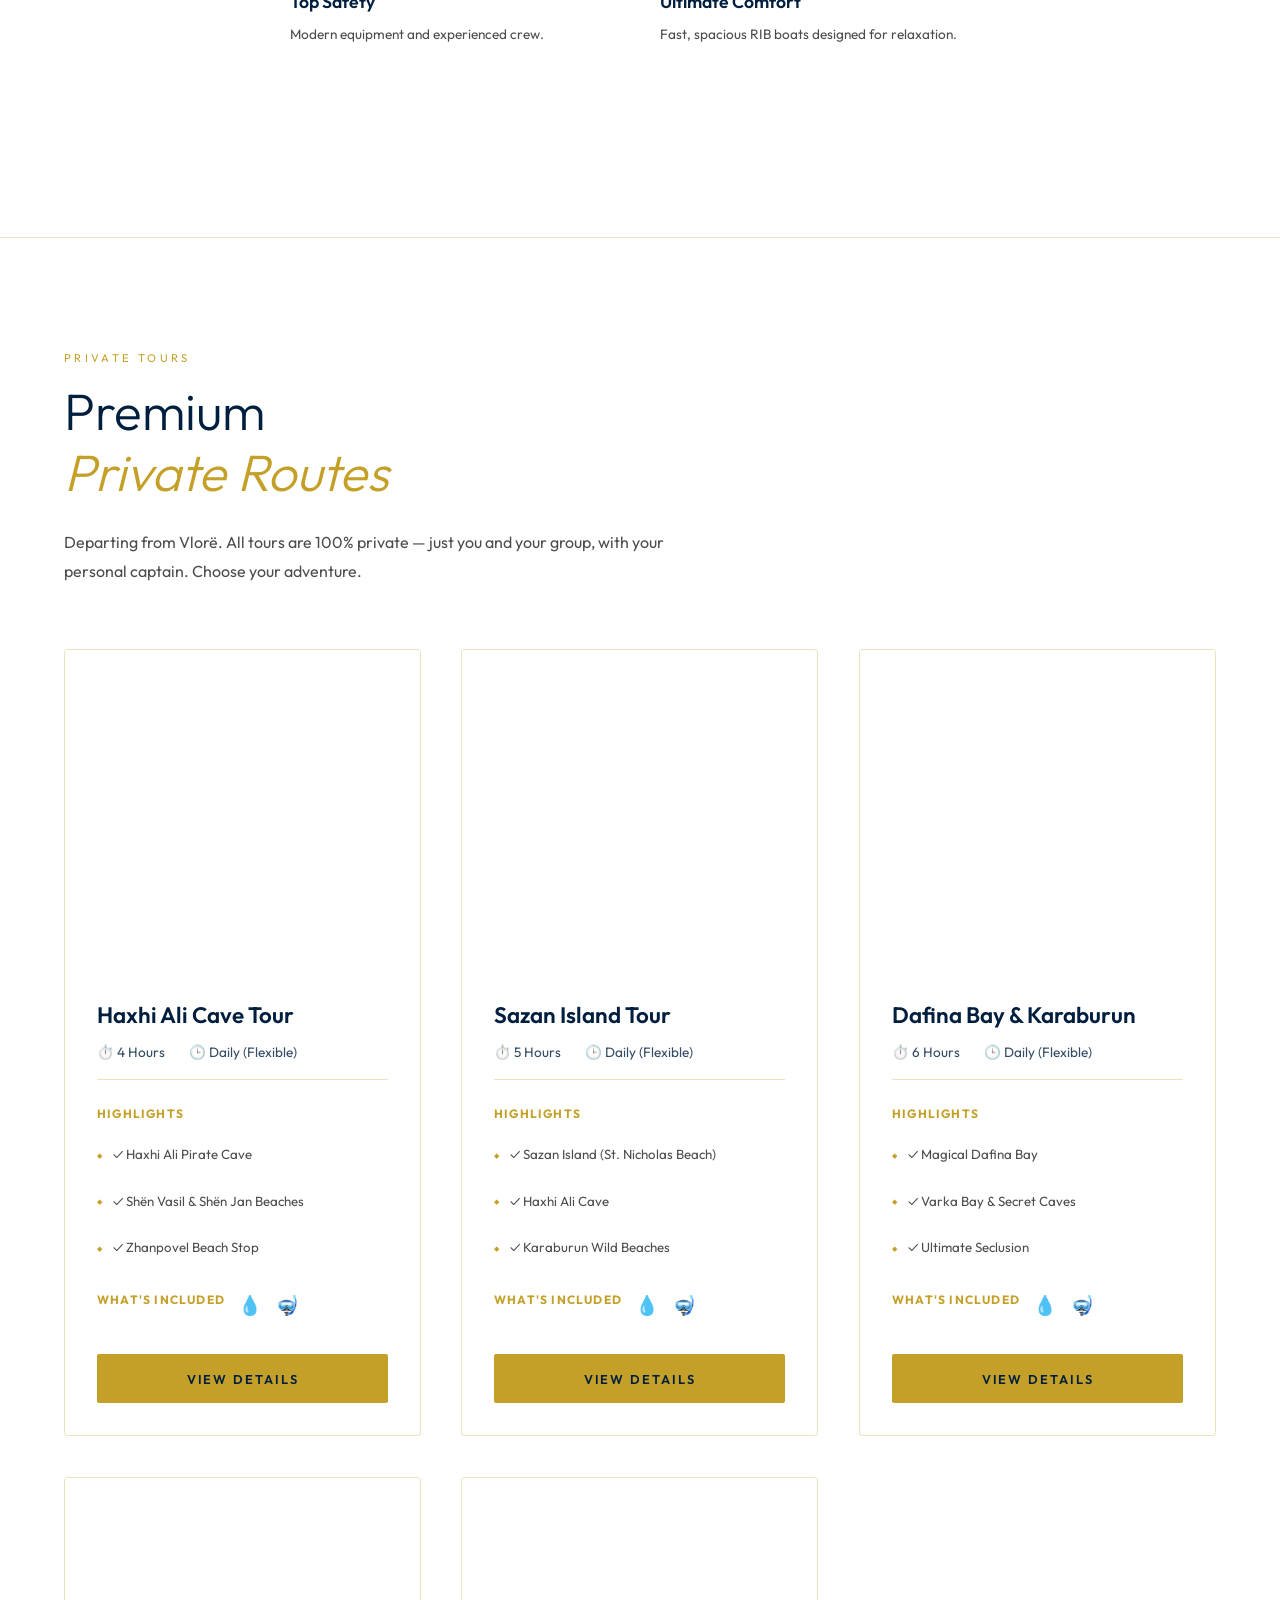
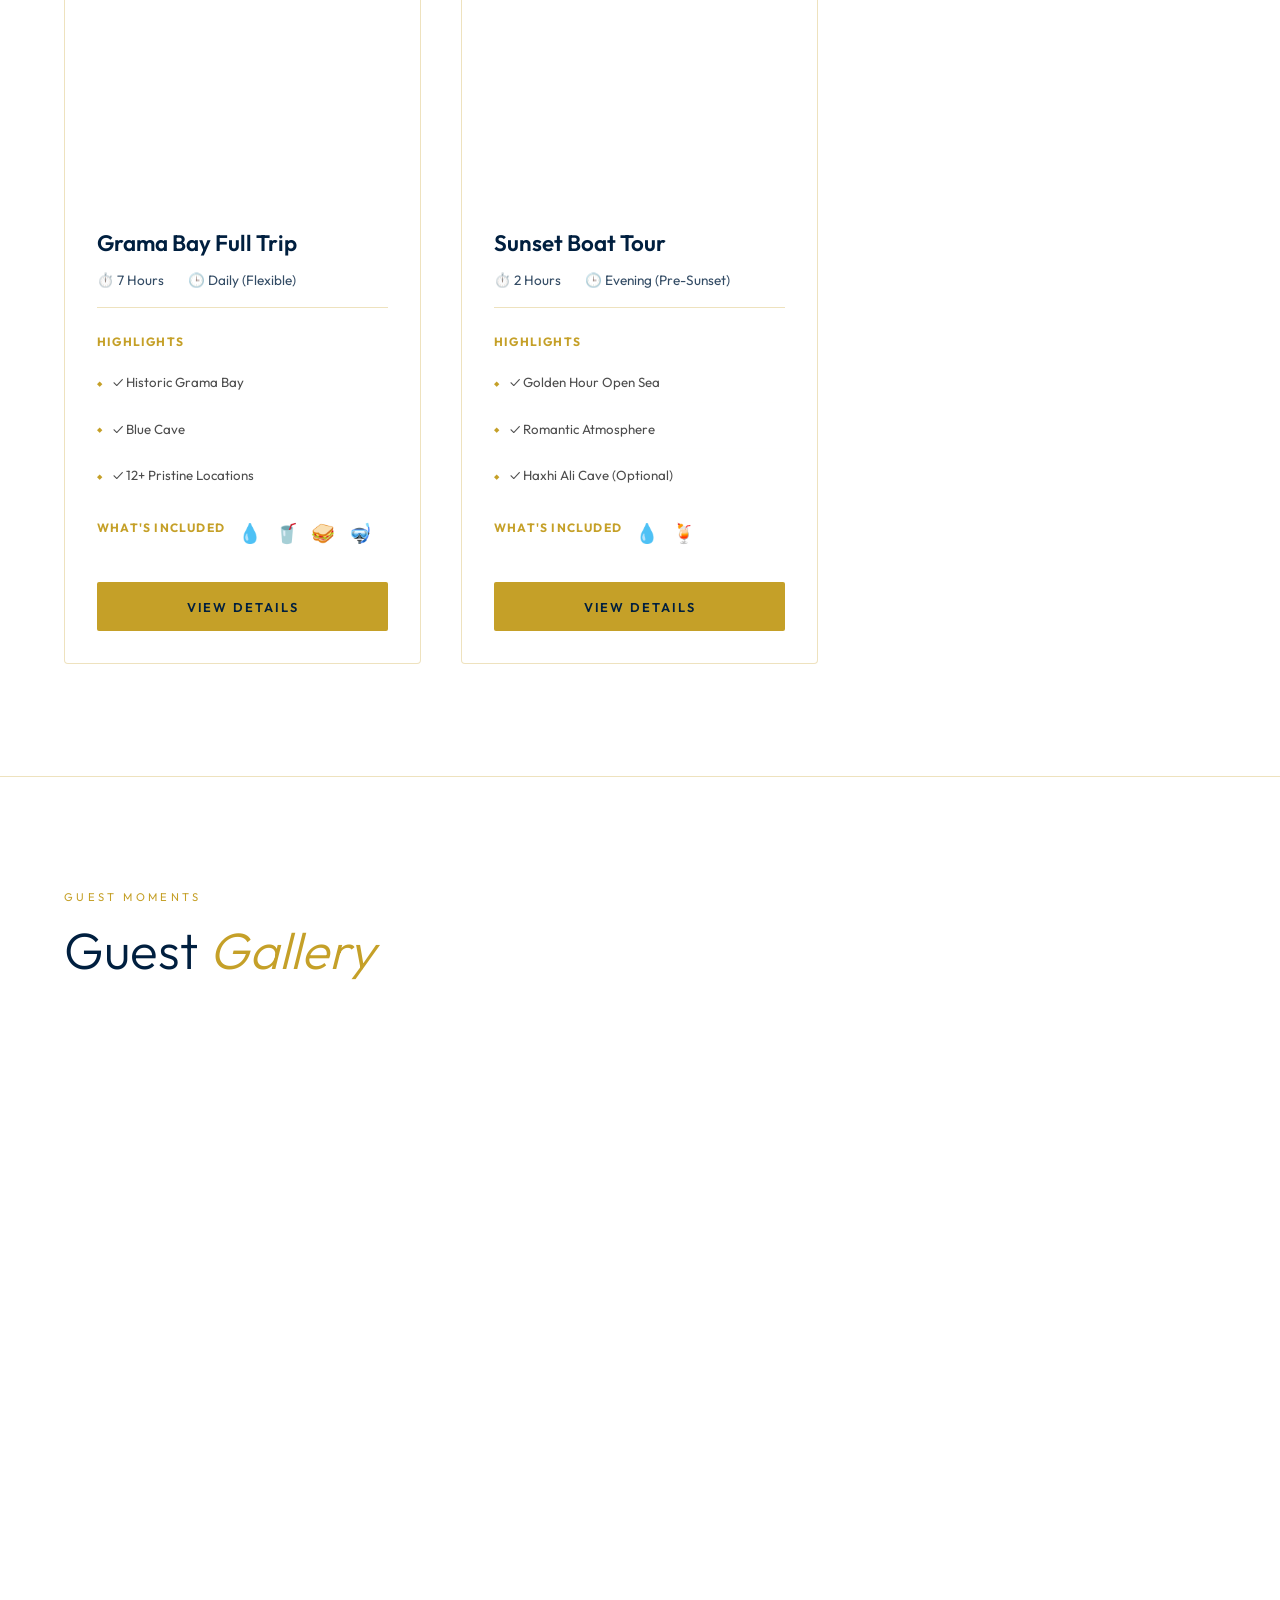
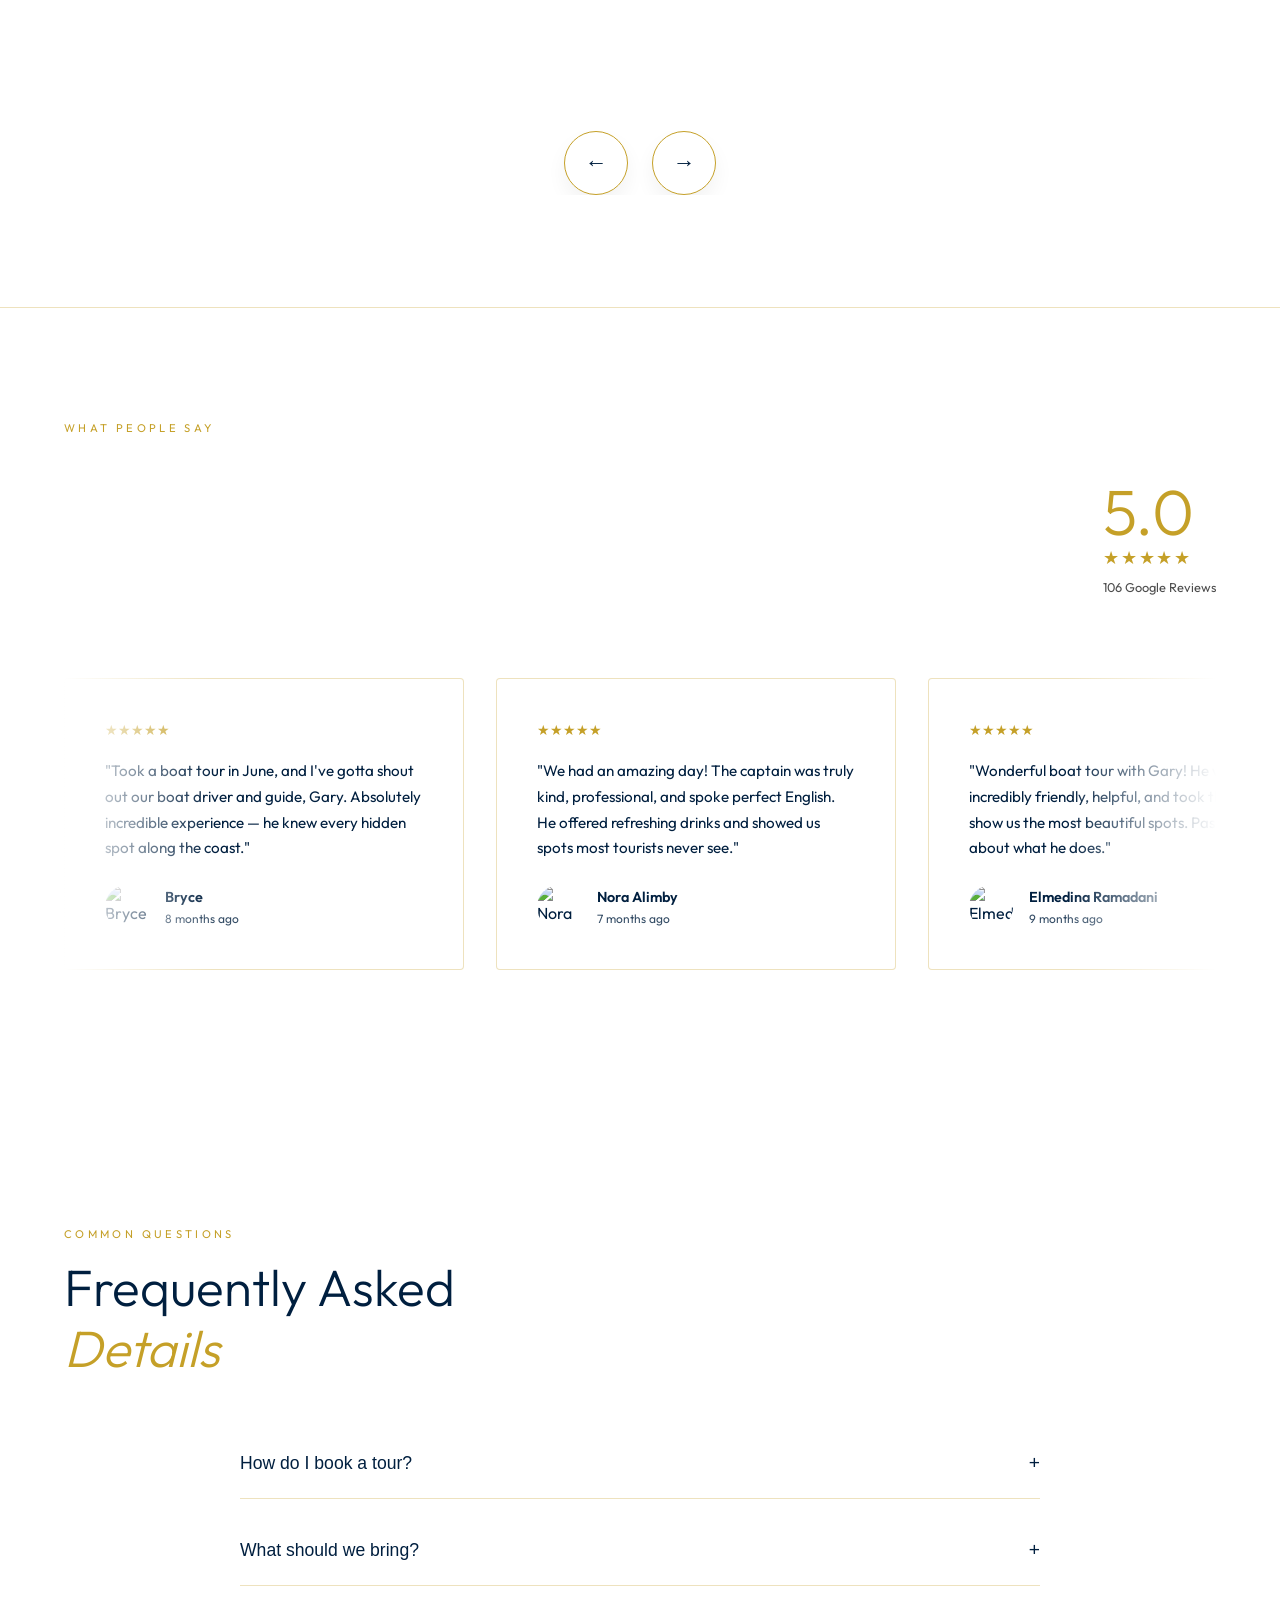
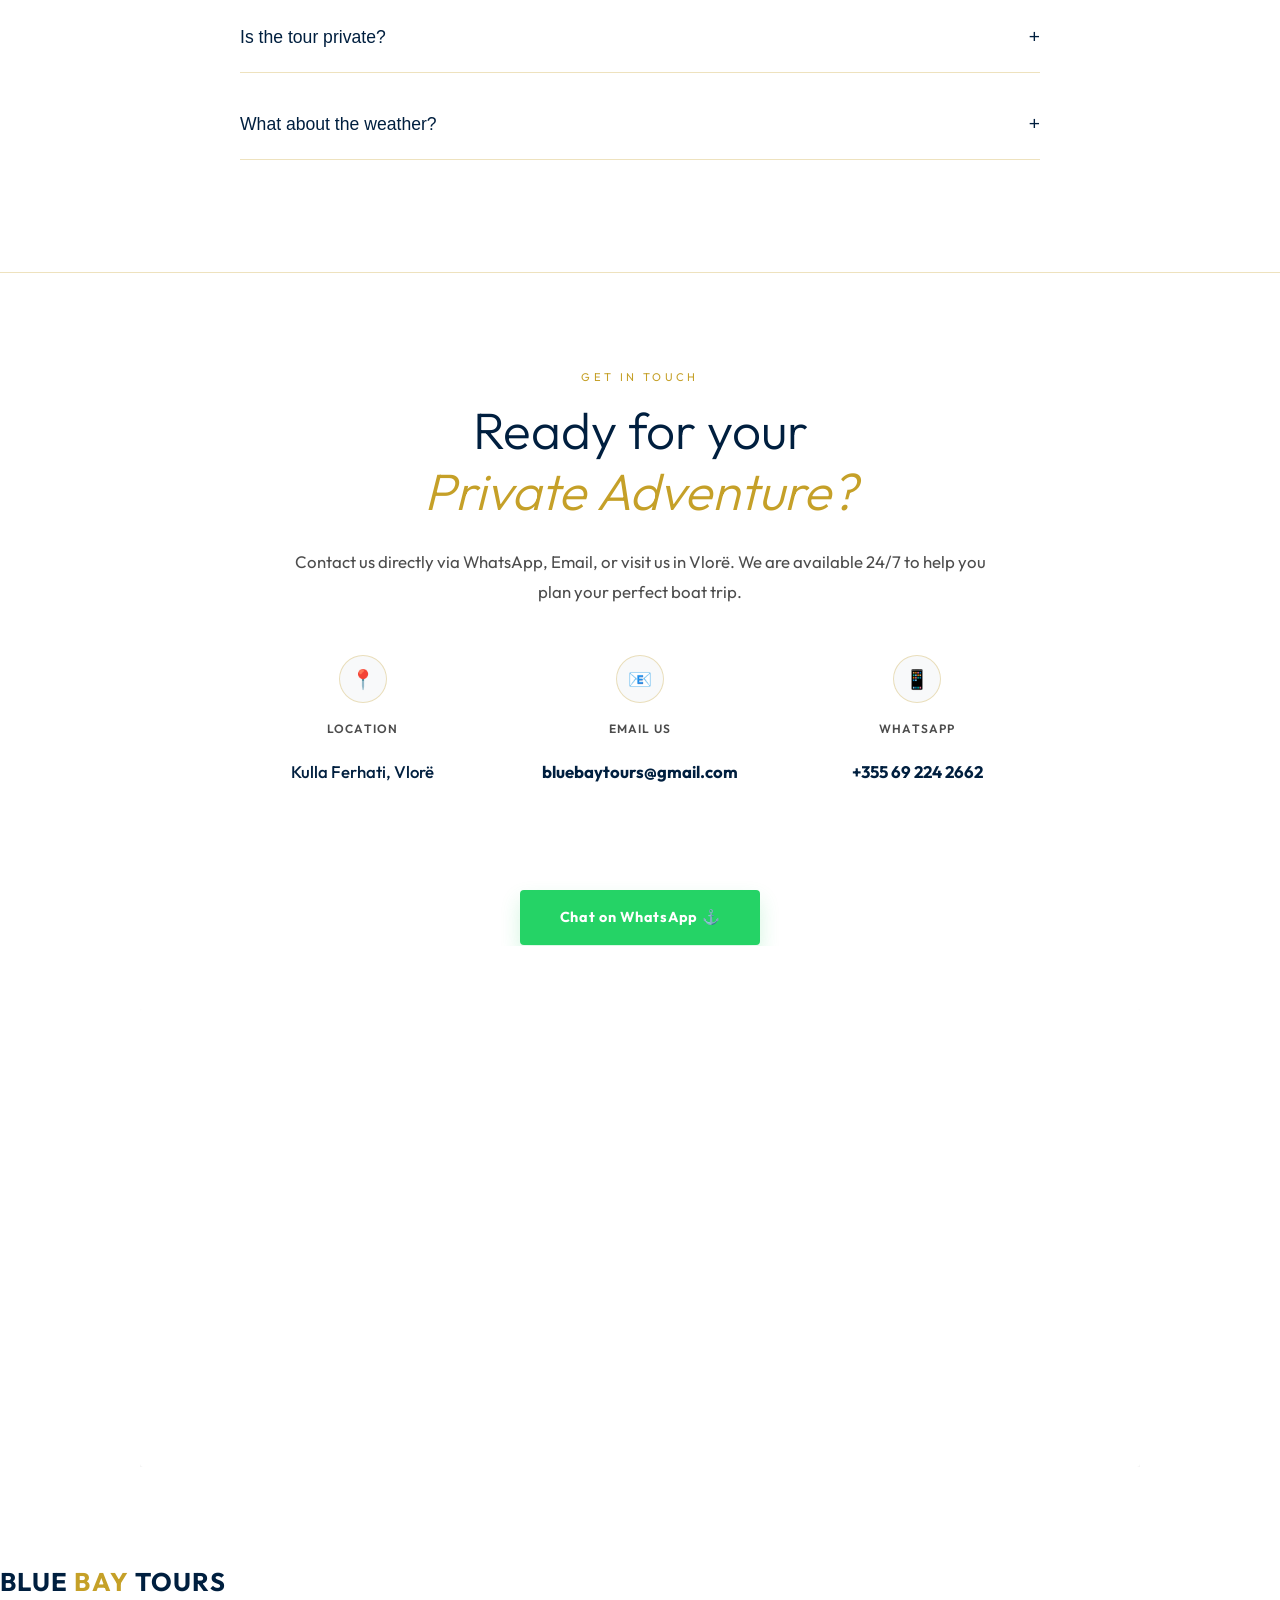
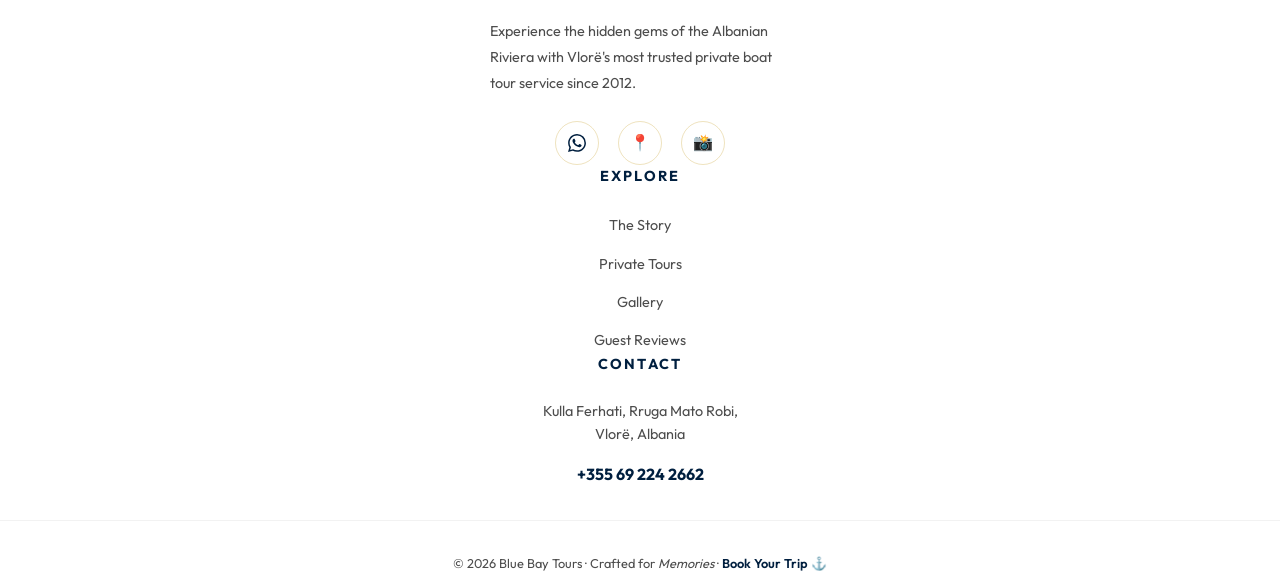
==== commit 58b111a4: "Fix tour titles, move galleries below hero, and implement gallery slider" ====
--- a/index.html
+++ b/index.html
@@ -1153,13 +1153,13 @@
       <!-- Tour 1 -->
       <div class="tour-card reveal reveal-up" data-tour-id="haxhi-ali">
         <div class="tour-img-wrap" onclick="location.href='haxhi-ali-tour.html'">
-          <img src="tour1 display pic.jpeg" alt="Haxhi Ali Cave & Karaburun Peninsula" class="reveal-clip reveal">
+          <img src="tour1 display pic.jpeg" alt="Haxhi Ali Cave Tour" class="reveal-clip reveal">
           <div class="tour-overlay">
             <span>View Tour Details ⚓</span>
           </div>
         </div>
         <div class="tour-info" style="padding: 2rem;">
-          <h3 class="tour-title" style="color: var(--navy); font-weight: 600; font-size: 1.4rem;">Haxhi Ali Cave & Karaburun</h3>
+          <h3 class="tour-title" style="color: var(--navy); font-weight: 600; font-size: 1.4rem;">Haxhi Ali Cave Tour</h3>
           
           <div class="tour-meta" style="display: flex; gap: 1.5rem; font-size: 0.85rem; color: var(--navy-dim); margin-bottom: 1.5rem; border-bottom: 1px solid var(--glass-border); padding-bottom: 1rem;">
             <span>⏱️ 4 Hours</span>
@@ -1190,13 +1190,13 @@
       <!-- Tour 2 -->
       <div class="tour-card reveal reveal-up" data-tour-id="sazan">
         <div class="tour-img-wrap" onclick="location.href='sazan-island-tour.html'">
-          <img src="tour2 display pic.jpeg" alt="Sazan Island & Karaburun Peninsula" class="reveal-clip reveal">
+          <img src="tour2 display pic.jpeg" alt="Sazan Island Tour" class="reveal-clip reveal">
           <div class="tour-overlay">
             <span>View Tour Details ⚓</span>
           </div>
         </div>
         <div class="tour-info" style="padding: 2rem;">
-          <h3 class="tour-title" style="color: var(--navy); font-weight: 600; font-size: 1.4rem;">Sazan Island & Karaburun</h3>
+          <h3 class="tour-title" style="color: var(--navy); font-weight: 600; font-size: 1.4rem;">Sazan Island Tour</h3>
           
           <div class="tour-meta" style="display: flex; gap: 1.5rem; font-size: 0.85rem; color: var(--navy-dim); margin-bottom: 1.5rem; border-bottom: 1px solid var(--glass-border); padding-bottom: 1rem;">
             <span>⏱️ 5 Hours</span>
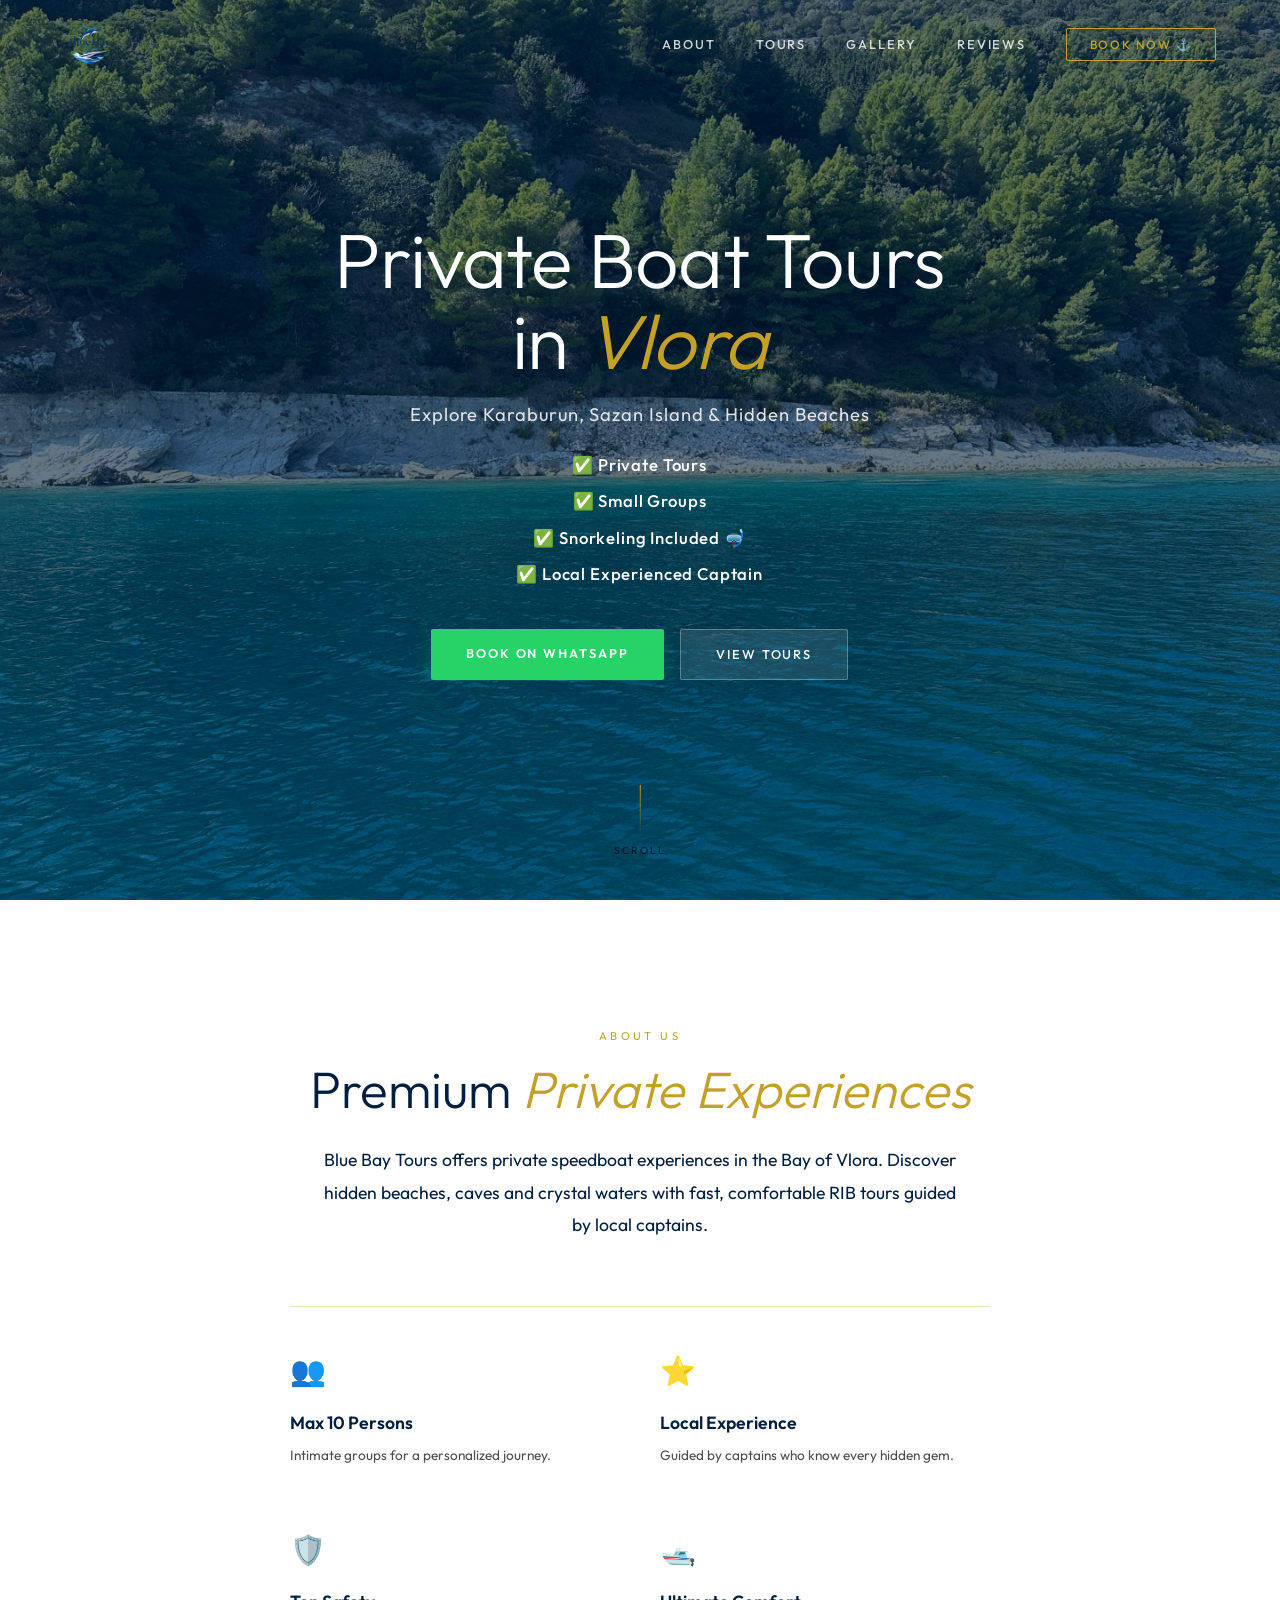
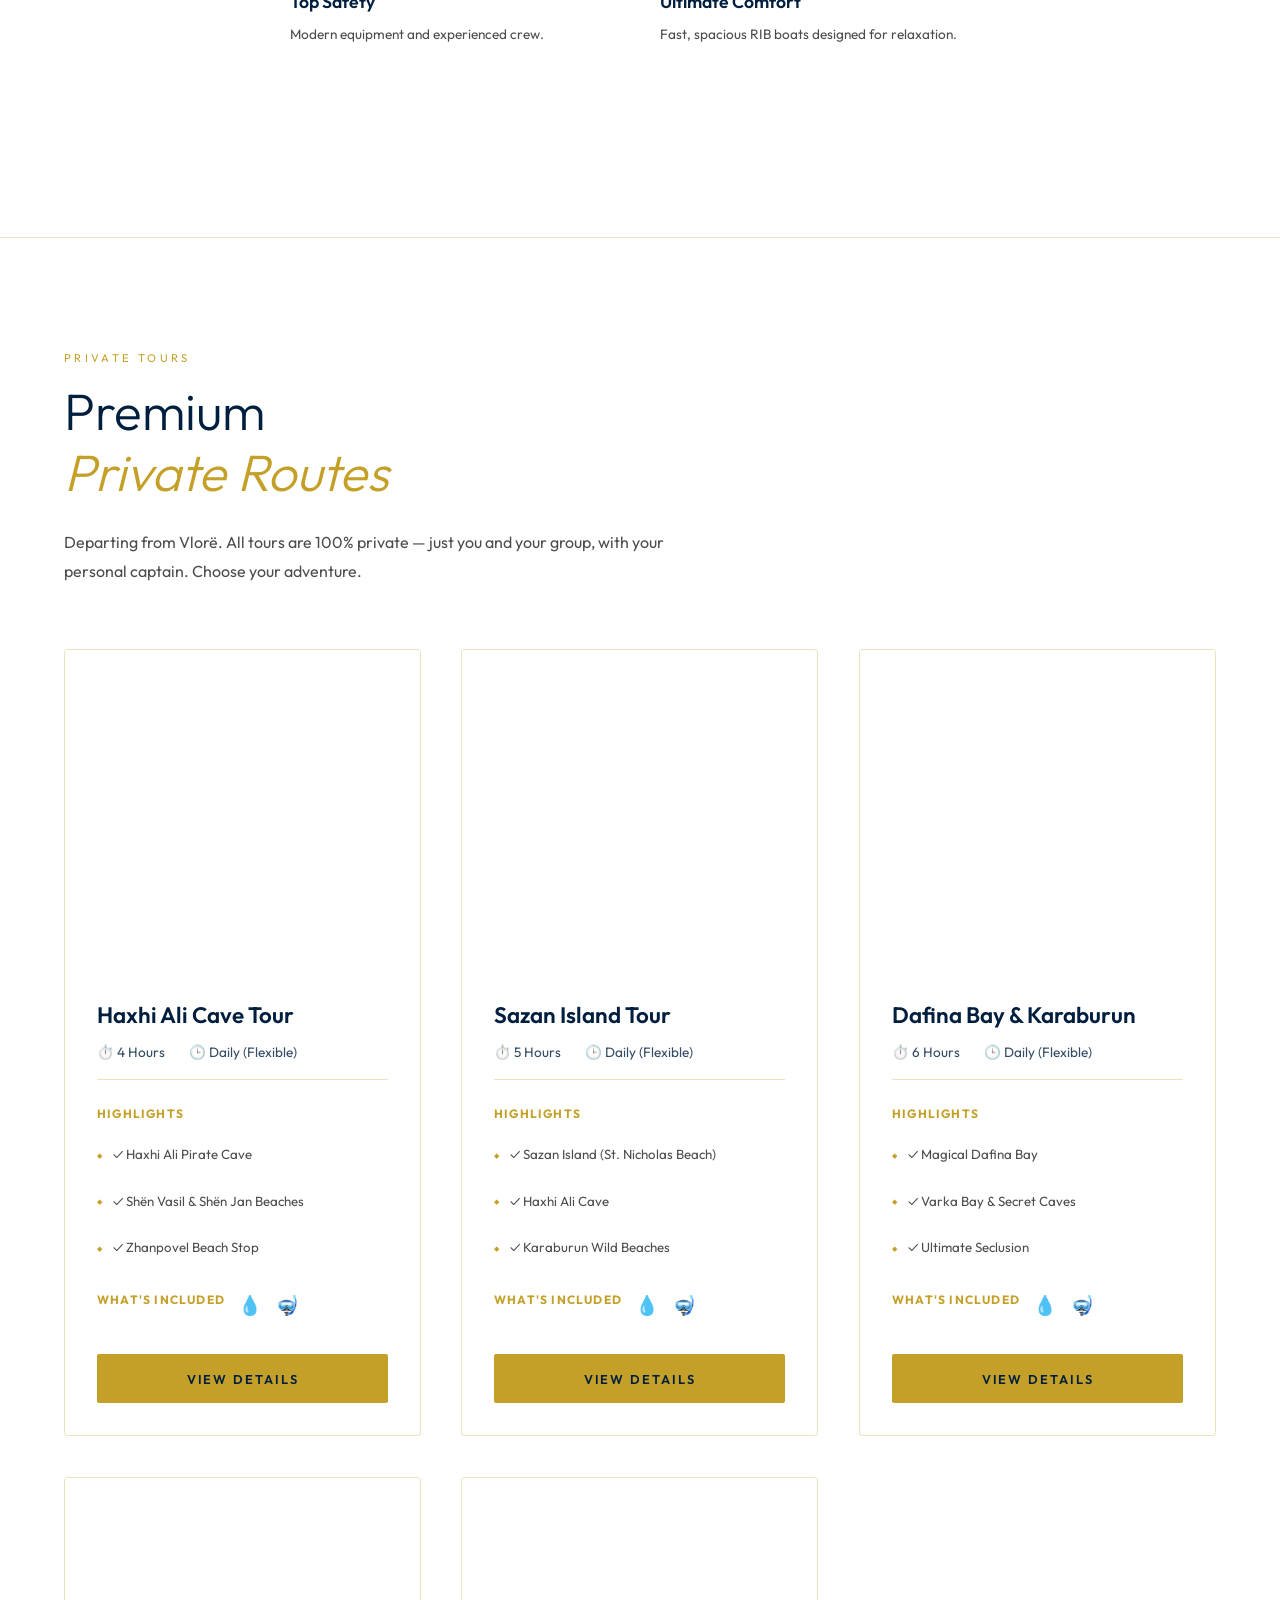
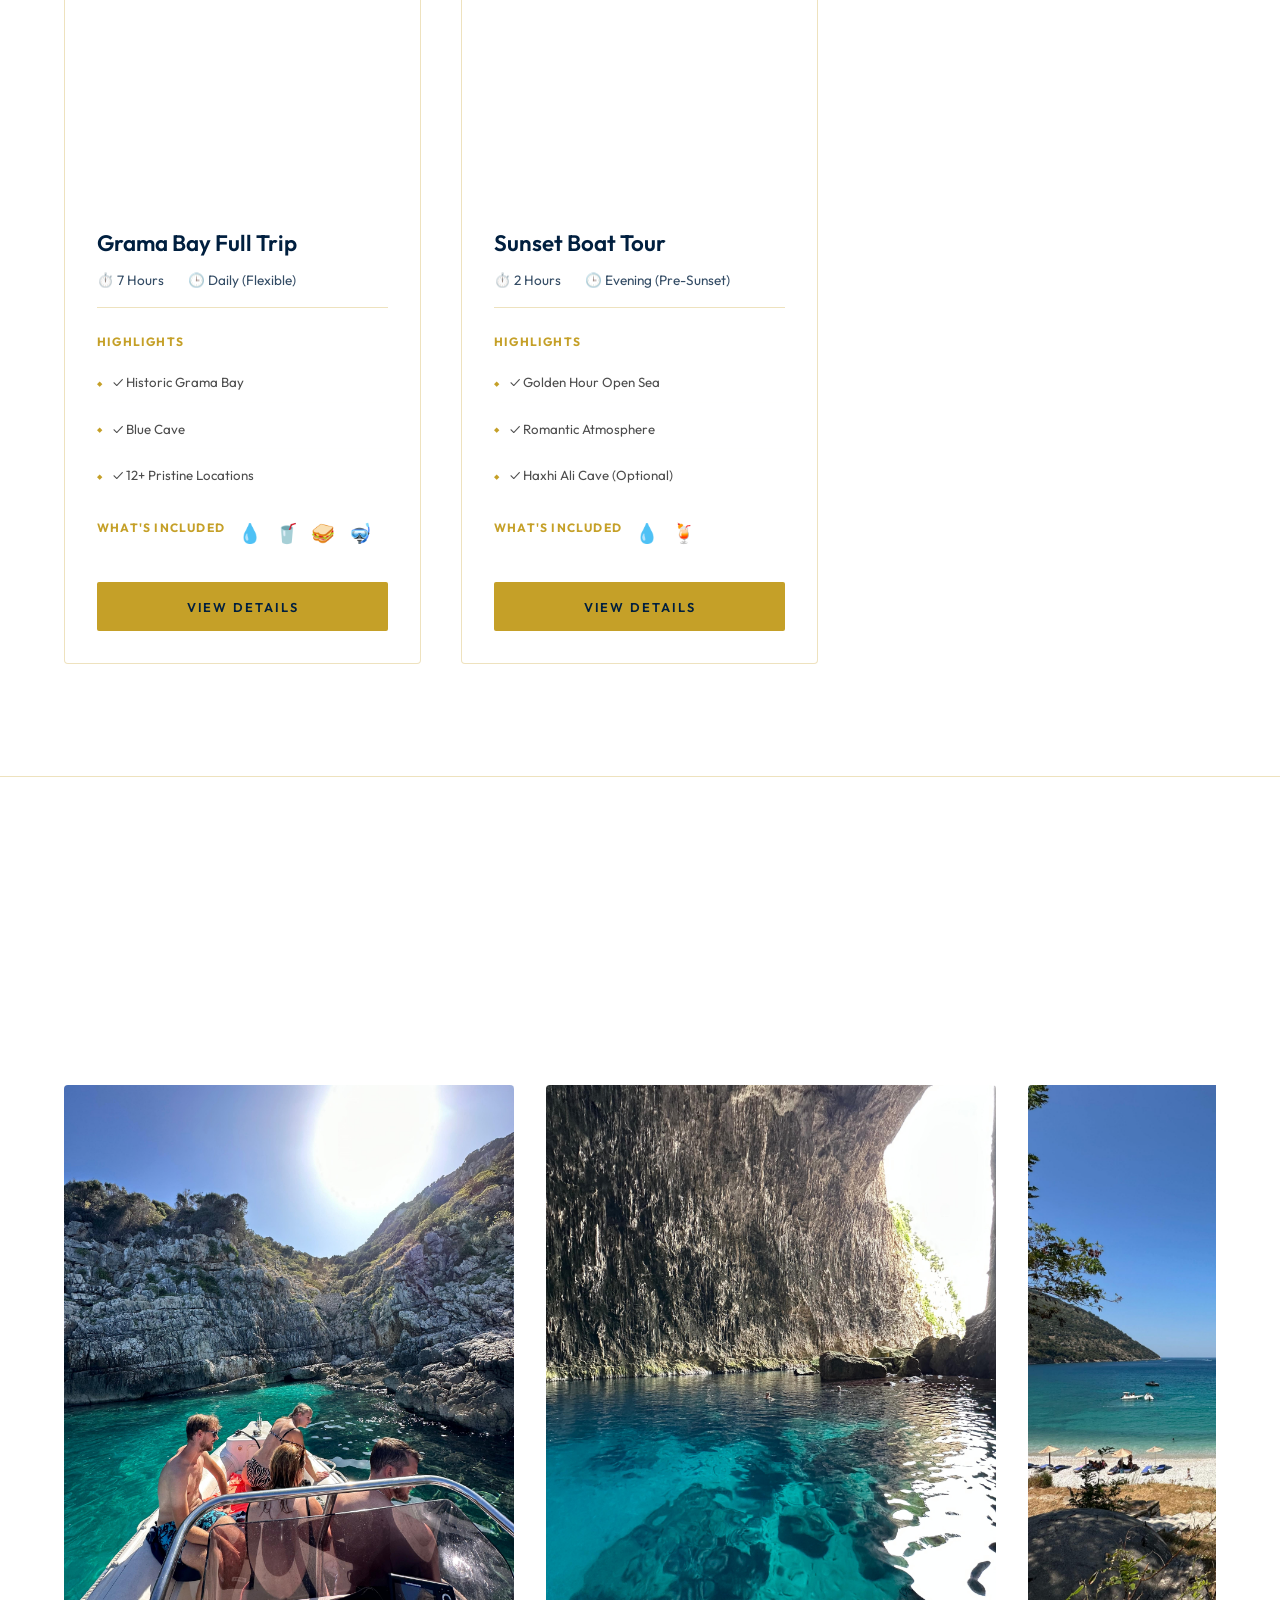
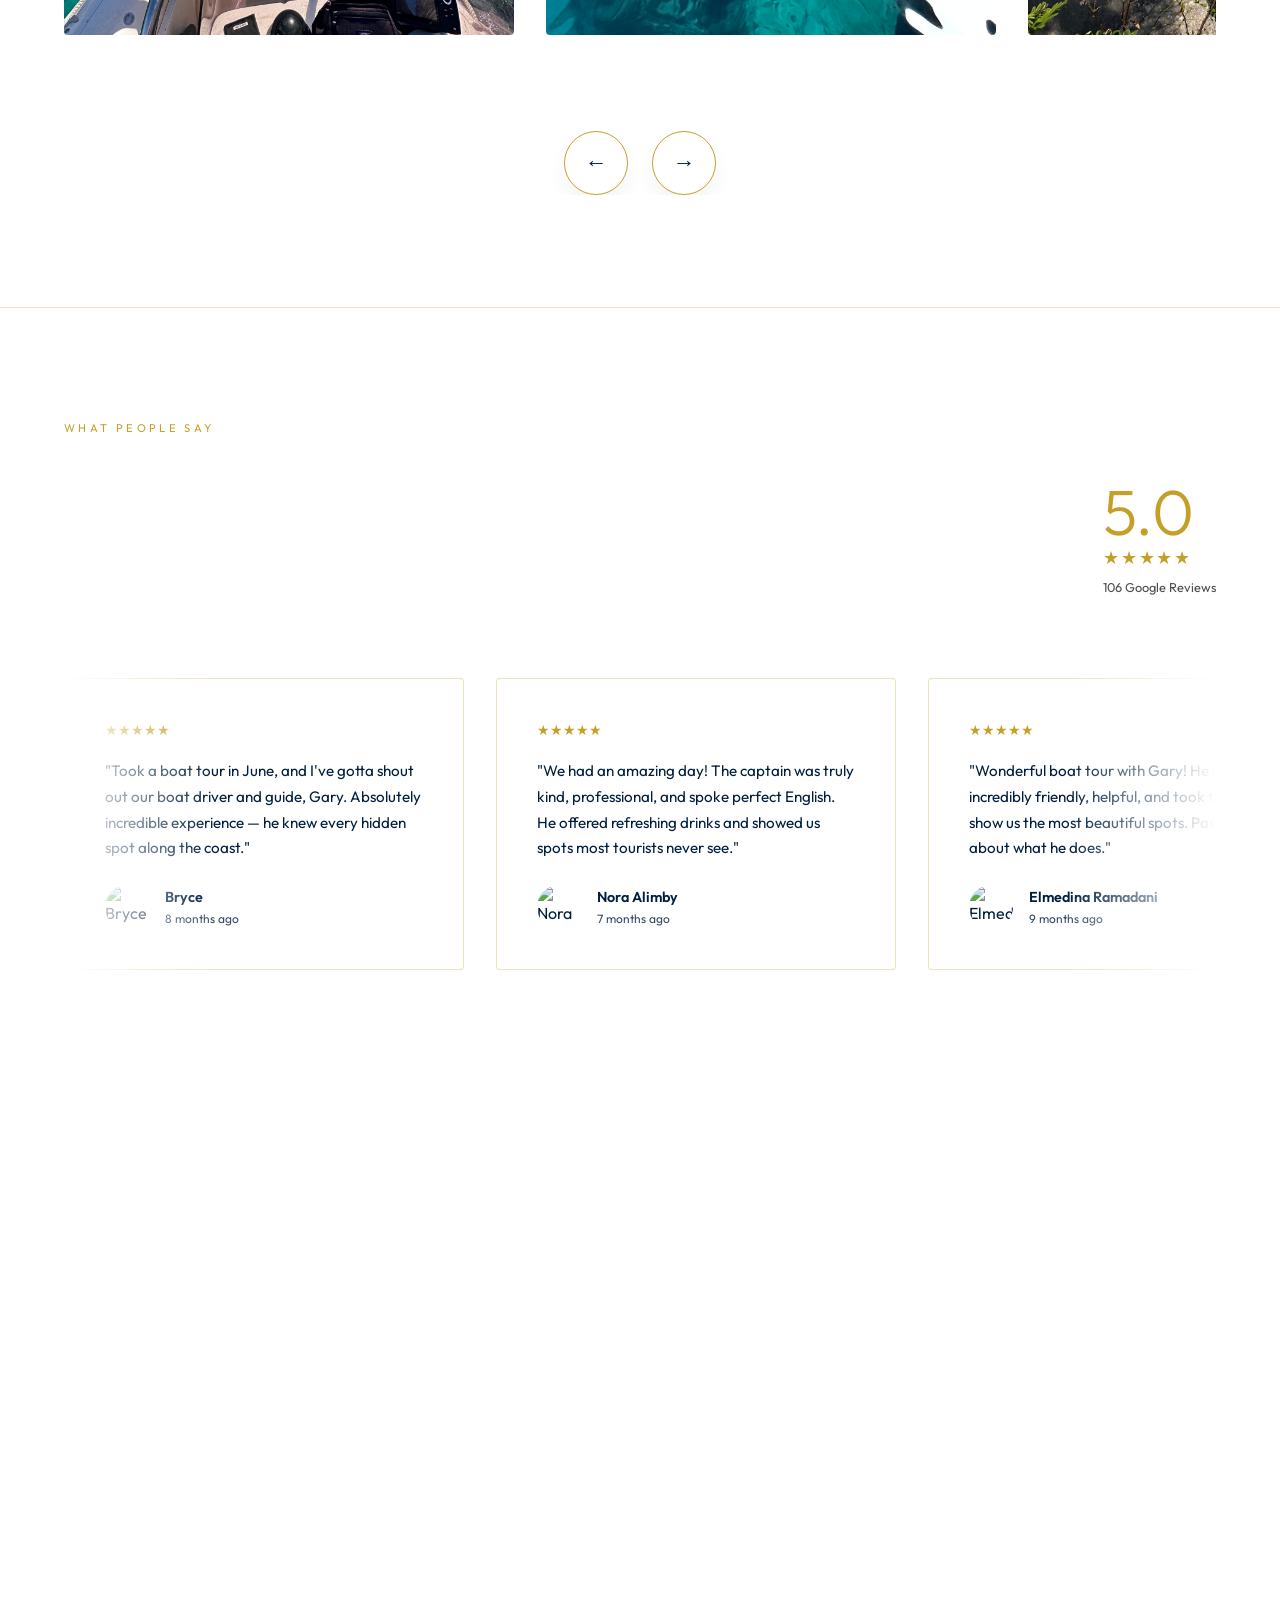
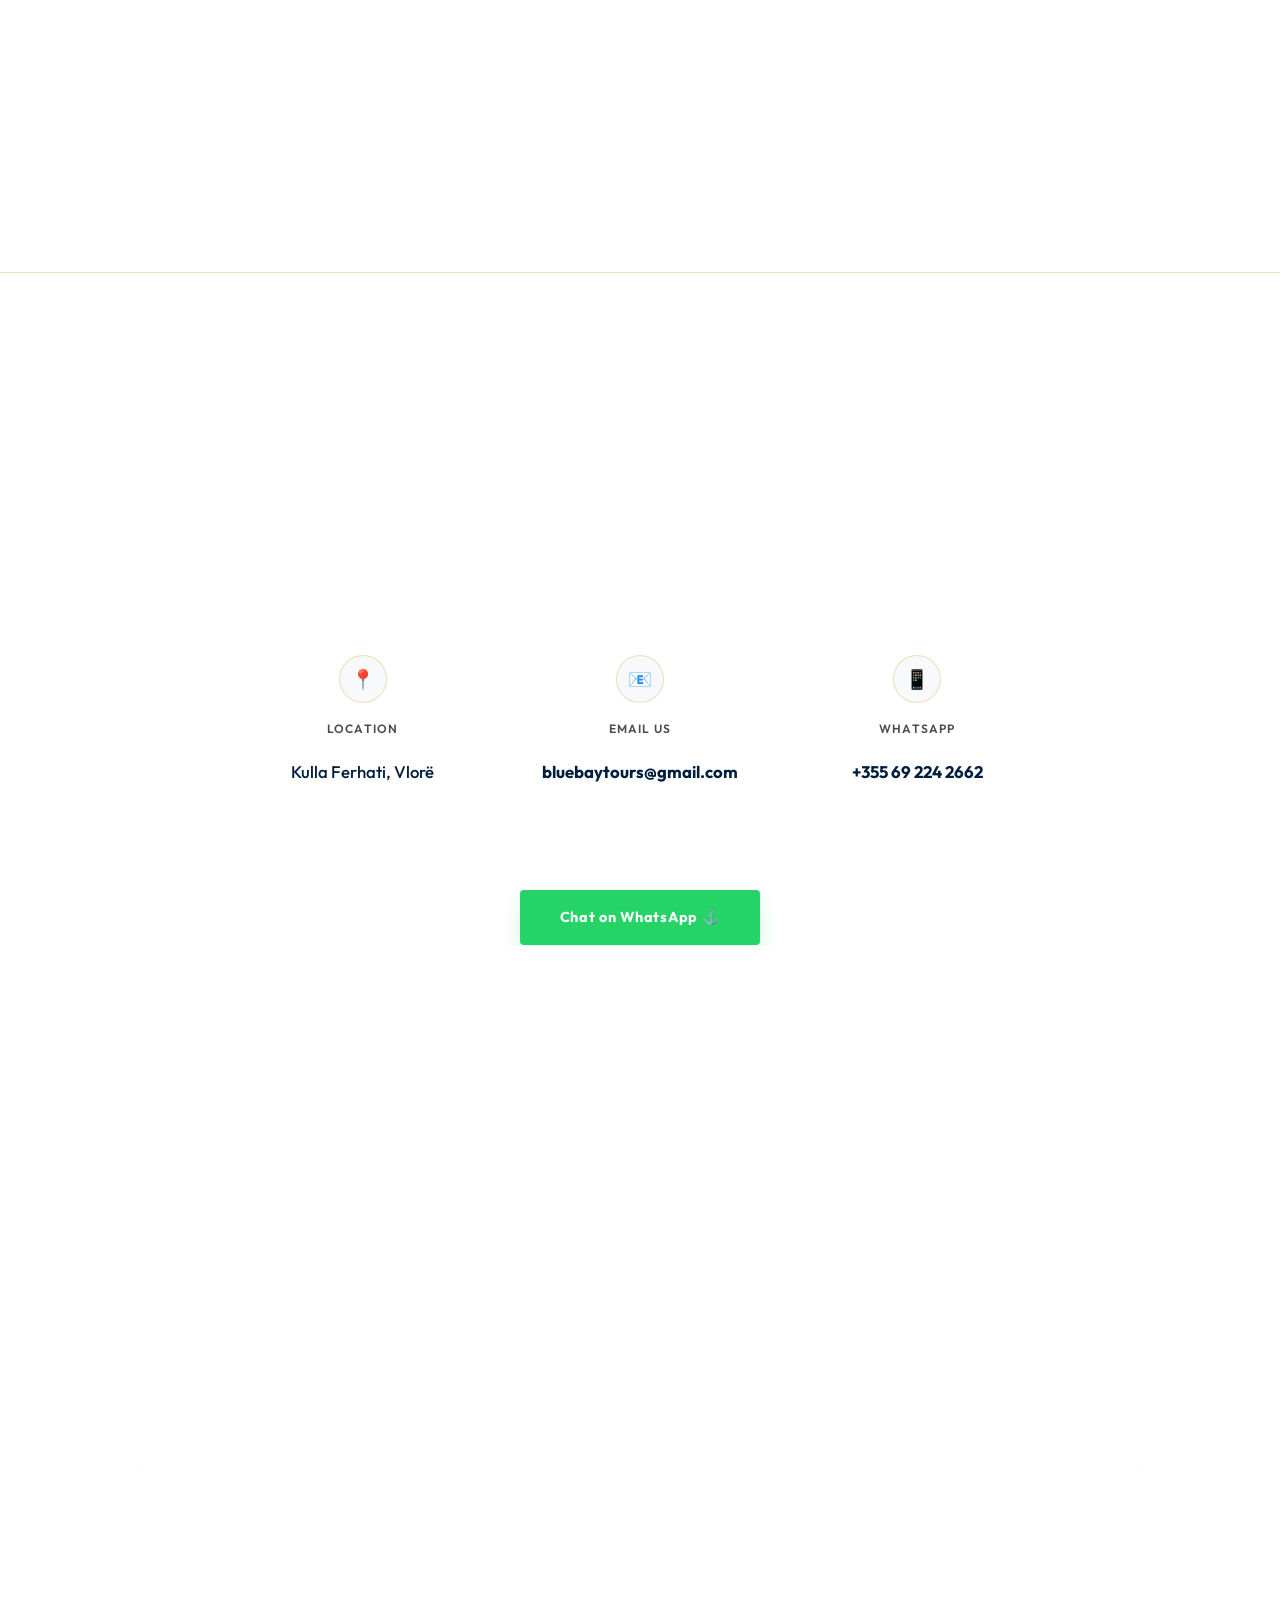
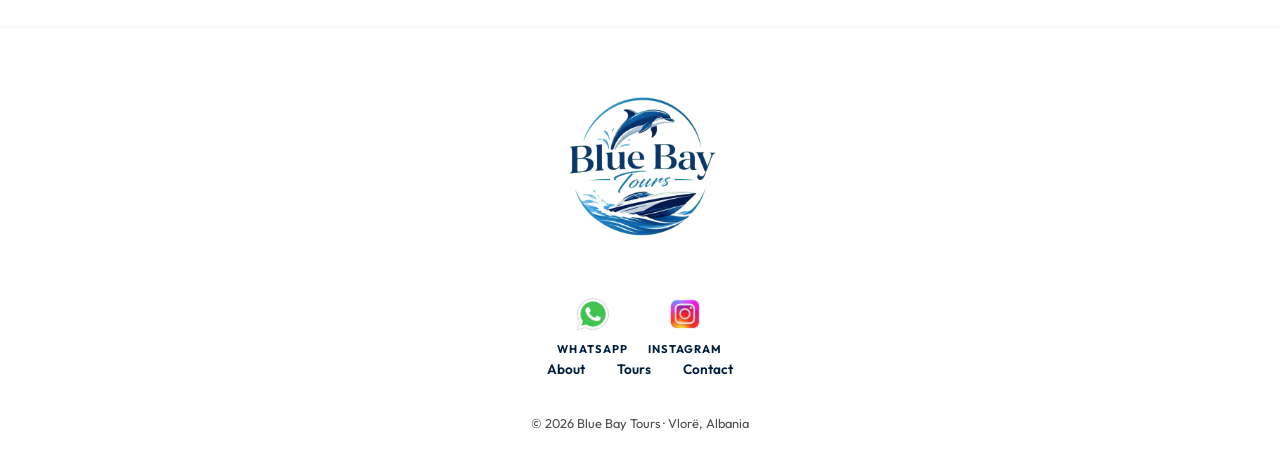
==== commit 4adc8325: "Update site aesthetics, slideshow, and footers" ====
--- a/index.html
+++ b/index.html
@@ -787,7 +787,36 @@
   .review-name { font-size: 0.9rem; font-weight: 600; }
   .review-date { font-size: 0.75rem; color: var(--navy-dim); }
 
-  /* ===== FAQ ===== */
+  /* Footer Socials */
+  .footer-socials {
+    display: flex;
+    gap: 2rem;
+    margin-top: 1.5rem;
+  }
+  .social-item {
+    display: flex;
+    flex-direction: column;
+    align-items: center;
+    text-decoration: none;
+    color: var(--navy);
+    transition: transform 0.3s ease;
+    gap: 0.5rem;
+  }
+  .social-item:hover {
+    transform: translateY(-5px);
+  }
+  .social-item img {
+    width: 38px;
+    height: auto;
+  }
+  .social-item span {
+    font-size: 0.7rem;
+    font-weight: 700;
+    text-transform: uppercase;
+    letter-spacing: 0.1em;
+    color: var(--navy);
+  }
+
   #faq { background: var(--white); }
   .faq-grid { max-width: 800px; margin: 3rem auto 0; display: flex; flex-direction: column; gap: 1rem; }
   .faq-item { border-bottom: 1px solid var(--glass-border); }
@@ -1047,8 +1076,7 @@
 <!-- NAVBAR -->
 <nav id="navbar">
   <a href="#" class="nav-logo">
-    <span class="nav-logo-icon">⚓</span>
-    <span class="nav-logo-text">Blue <span>Bay</span> Tours</span>
+    <img src="logo.png" alt="Blue Bay Tours Logo" style="height: 50px; width: auto;">
   </a>
   <ul class="nav-links">
     <li><a href="#about">About</a></li>
@@ -1538,38 +1566,28 @@
 </section>
 
 <!-- FOOTER -->
-<footer>
-  <div class="footer-inner">
-    <div class="footer-col">
-      <div class="footer-logo">Blue <span>Bay</span> Tours</div>
-      <p style="color: var(--white-dim); font-size: 0.9rem; max-width: 300px; line-height: 1.8; margin: 0 auto 1.5rem;">Experience the hidden gems of the Albanian Riviera with Vlorë's most trusted private boat tour service since 2012.</p>
-      <div class="footer-socials" style="justify-content: center;">
-        <a href="https://wa.me/355692242662" target="_blank" class="social-link" title="WhatsApp">
-          <svg width="18" height="18" viewBox="0 0 24 24" fill="currentColor"><path d="M17.472 14.382c-.297-.149-1.758-.867-2.03-.967-.273-.099-.471-.148-.67.15-.197.297-.767.966-.94 1.164-.173.199-.347.223-.644.075-.297-.15-1.255-.463-2.39-1.475-.883-.788-1.48-1.761-1.653-2.059-.173-.297-.018-.458.13-.606.134-.133.298-.347.446-.52.149-.174.198-.298.298-.497.099-.198.05-.371-.025-.52-.075-.149-.669-1.612-.916-2.207-.242-.579-.487-.5-.669-.51-.173-.008-.371-.01-.57-.01-.198 0-.52.074-.792.372-.272.297-1.04 1.016-1.04 2.479 0 1.462 1.065 2.875 1.213 3.074.149.198 2.096 3.2 5.077 4.487.709.306 1.262.489 1.694.625.712.227 1.36.195 1.871.118.571-.085 1.758-.719 2.006-1.413.248-.694.248-1.289.173-1.413-.074-.124-.272-.198-.57-.347m-5.421 7.403h-.004a9.87 9.87 0 01-5.031-1.378l-.361-.214-3.741.982.998-3.648-.235-.374a9.86 9.86 0 01-1.51-5.26c.001-5.45 4.436-9.884 9.888-9.884 2.64 0 5.122 1.03 6.988 2.898a9.825 9.825 0 012.893 6.994c-.003 5.45-4.437 9.884-9.885 9.884m8.413-18.297A11.815 11.815 0 0012.05 0C5.495 0 .16 5.335.157 11.892c0 2.096.547 4.142 1.588 5.945L.057 24l6.305-1.654a11.882 11.882 0 005.683 1.448h.005c6.554 0 11.89-5.335 11.893-11.893a11.821 11.821 0 00-3.48-8.413z"/></svg>
-        </a>
-        <a href="https://maps.app.goo.gl/355692242662" target="_blank" class="social-link" title="Google Maps">📍</a>
-        <a href="https://www.instagram.com/" class="social-link" title="Instagram">📸</a>
-      </div>
-    </div>
-    <div class="footer-col" style="text-align: center;">
-      <h4 style="color: var(--navy); font-size: 0.9rem; text-transform: uppercase; letter-spacing: 0.15em; margin-bottom: 1.5rem; font-weight: 700;">Explore</h4>
-      <ul style="list-style: none; display: flex; flex-direction: column; gap: 0.8rem;">
-        <li><a href="#about" style="color: var(--white-dim); text-decoration: none; font-size: 0.9rem;">The Story</a></li>
-        <li><a href="#tours" style="color: var(--white-dim); text-decoration: none; font-size: 0.9rem;">Private Tours</a></li>
-        <li><a href="#gallery" style="color: var(--white-dim); text-decoration: none; font-size: 0.9rem;">Gallery</a></li>
-        <li><a href="#reviews" style="color: var(--white-dim); text-decoration: none; font-size: 0.9rem;">Guest Reviews</a></li>
-      </ul>
-    </div>
-    <div class="footer-col" style="text-align: center;">
-      <h4 style="color: var(--navy); font-size: 0.9rem; text-transform: uppercase; letter-spacing: 0.15em; margin-bottom: 1.5rem; font-weight: 700;">Contact</h4>
-      <p style="color: var(--white-dim); font-size: 0.9rem; line-height: 1.6; margin-bottom: 1rem;">
-        Kulla Ferhati, Rruga Mato Robi,<br>Vlorë, Albania
-      </p>
-      <a href="tel:+355692242662" style="color: var(--navy); text-decoration: none; font-weight: 700; font-size: 1rem;">+355 69 224 2662</a>
-    </div>
-    <div class="footer-copy" style="text-align: center;">© 2026 Blue Bay Tours · Crafted for <em>Memories</em> · <a href="tel:+355692242662">Book Your Trip ⚓</a></div>
+<footer style="padding: 3rem 0 2rem; text-align: center; border-top: 1px solid rgba(0,0,0,0.05); margin-top: 4rem;">
+  <div style="margin-bottom: 2rem;"><img src="logo.png" alt="Blue Bay Tours Logo" style="height: 180px; width: auto;"></div>
+  
+  <div class="footer-socials" style="justify-content: center;">
+    <a href="https://wa.me/355692242662" target="_blank" class="social-item">
+      <img src="icons8-whatsapp-96.png" alt="WhatsApp">
+      <span>WhatsApp</span>
+    </a>
+    <a href="https://www.instagram.com/blue_bay_tour/" target="_blank" class="social-item">
+      <img src="icons8-instagram-94.png" alt="Instagram">
+      <span>Instagram</span>
+    </a>
   </div>
+
+  <div style="display: flex; justify-content: center; gap: 2rem; margin-bottom: 2rem;">
+    <a href="#about" style="color: var(--navy); text-decoration: none; font-size: 0.85rem; font-weight: 600;">About</a>
+    <a href="#tours" style="color: var(--navy); text-decoration: none; font-size: 0.85rem; font-weight: 600;">Tours</a>
+    <a href="#contact" style="color: var(--navy); text-decoration: none; font-size: 0.85rem; font-weight: 600;">Contact</a>
+  </div>
+  <p style="color: var(--white-dim); font-size: 0.8rem;">&copy; 2026 Blue Bay Tours · Vlorë, Albania</p>
 </footer>
+
 
 <!-- STICKY FOOTER -->
 <div class="sticky-footer">
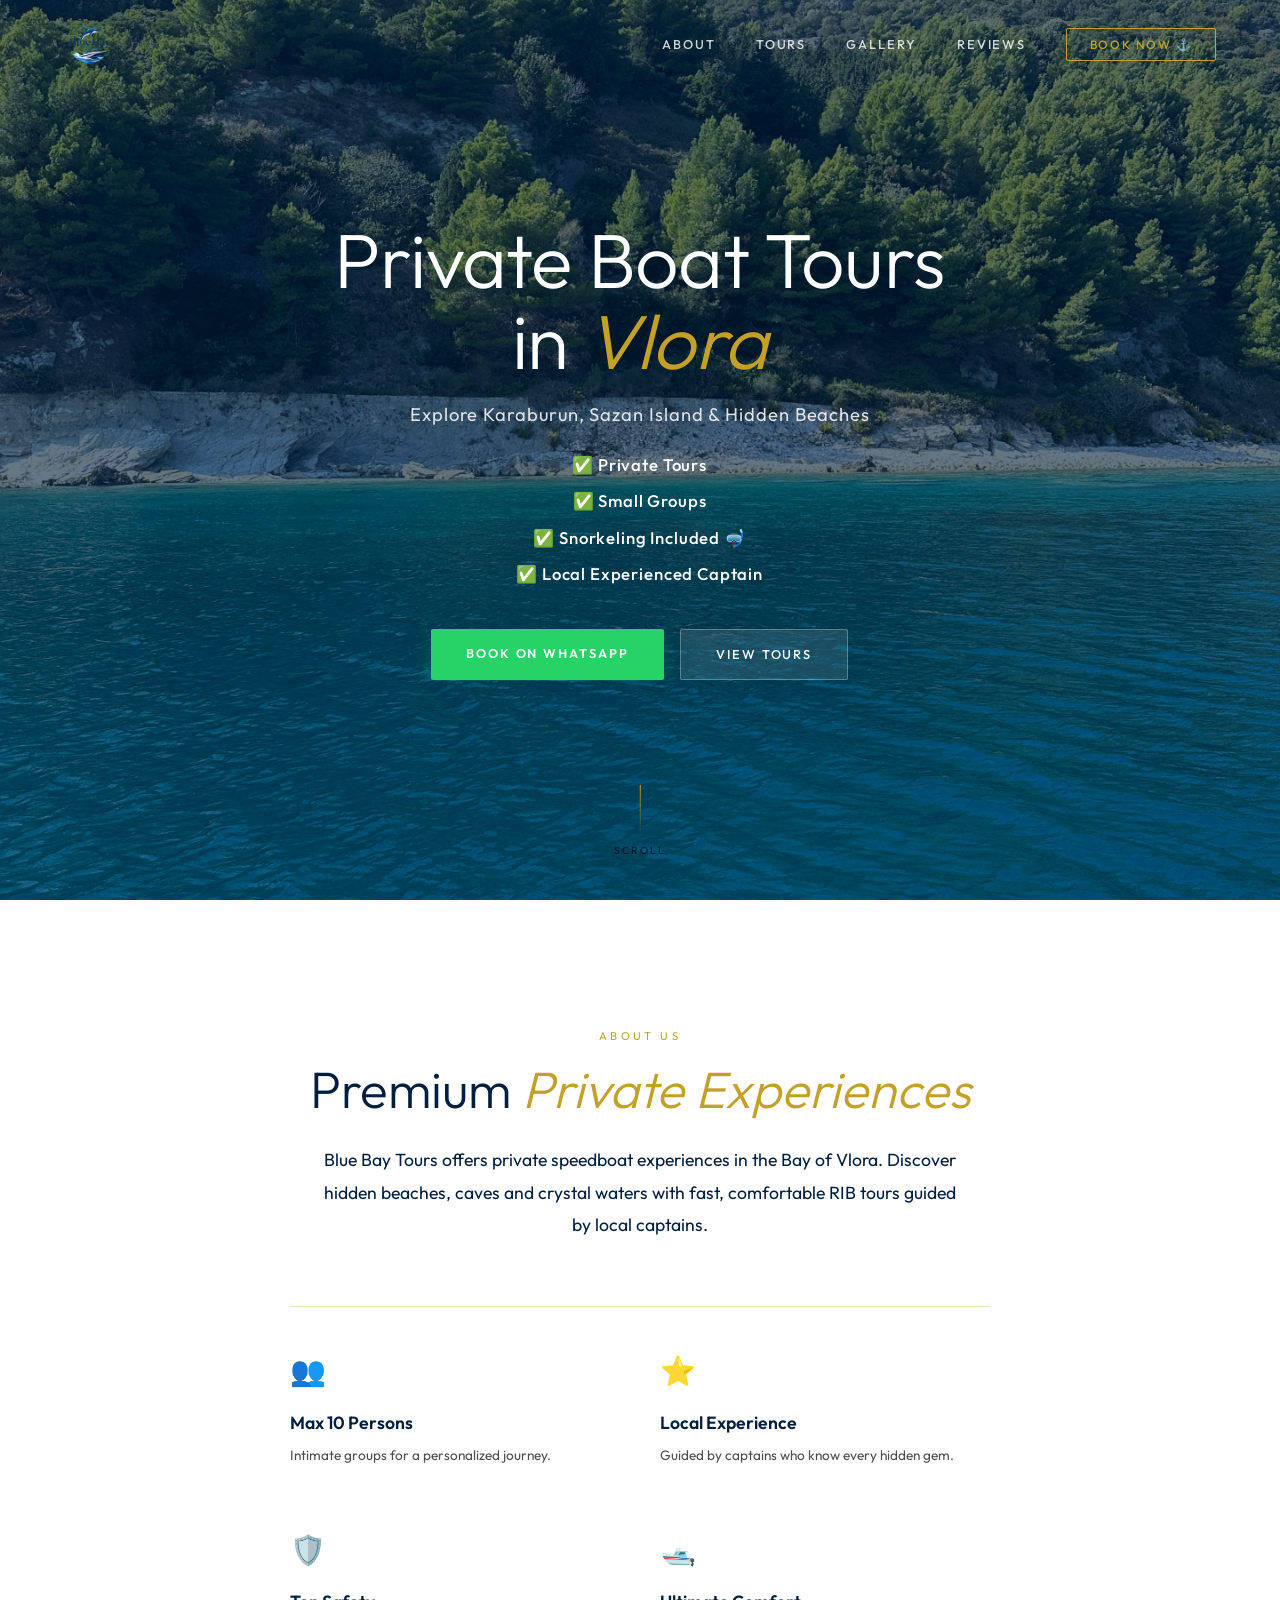
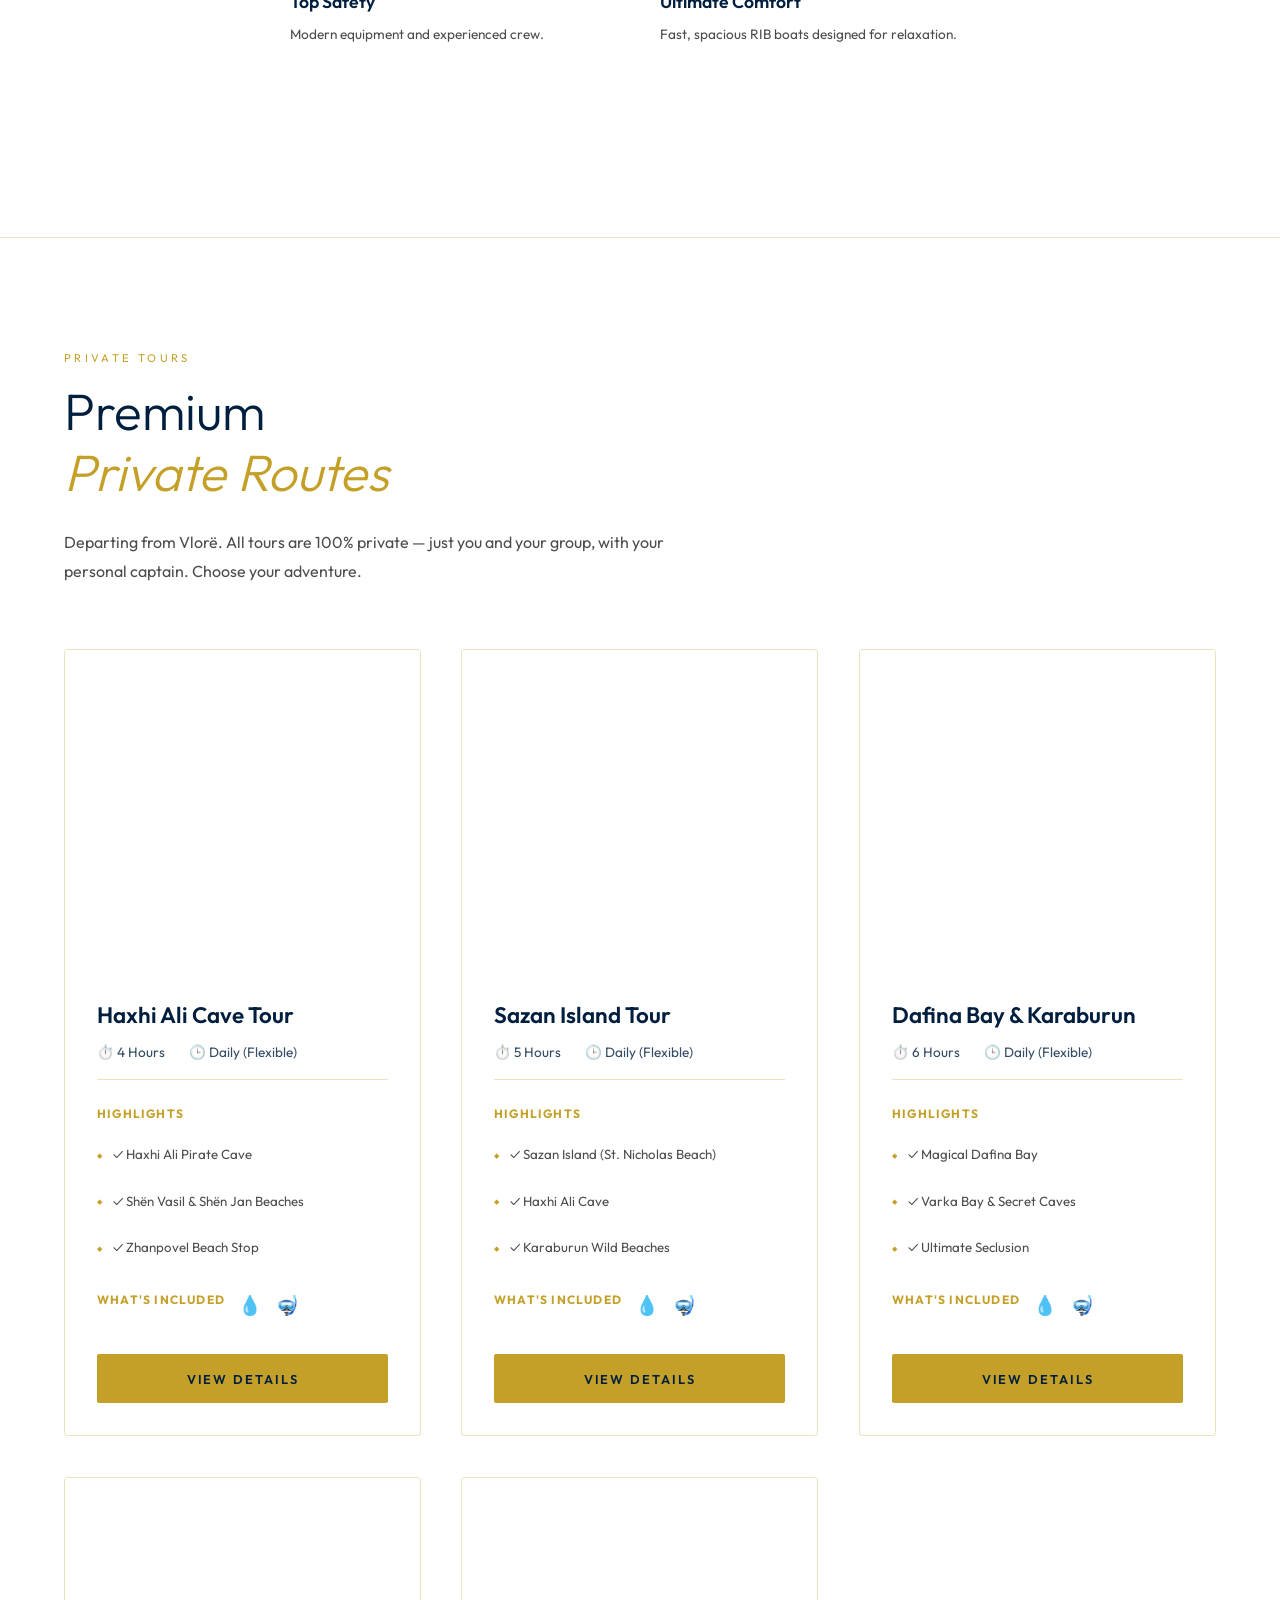
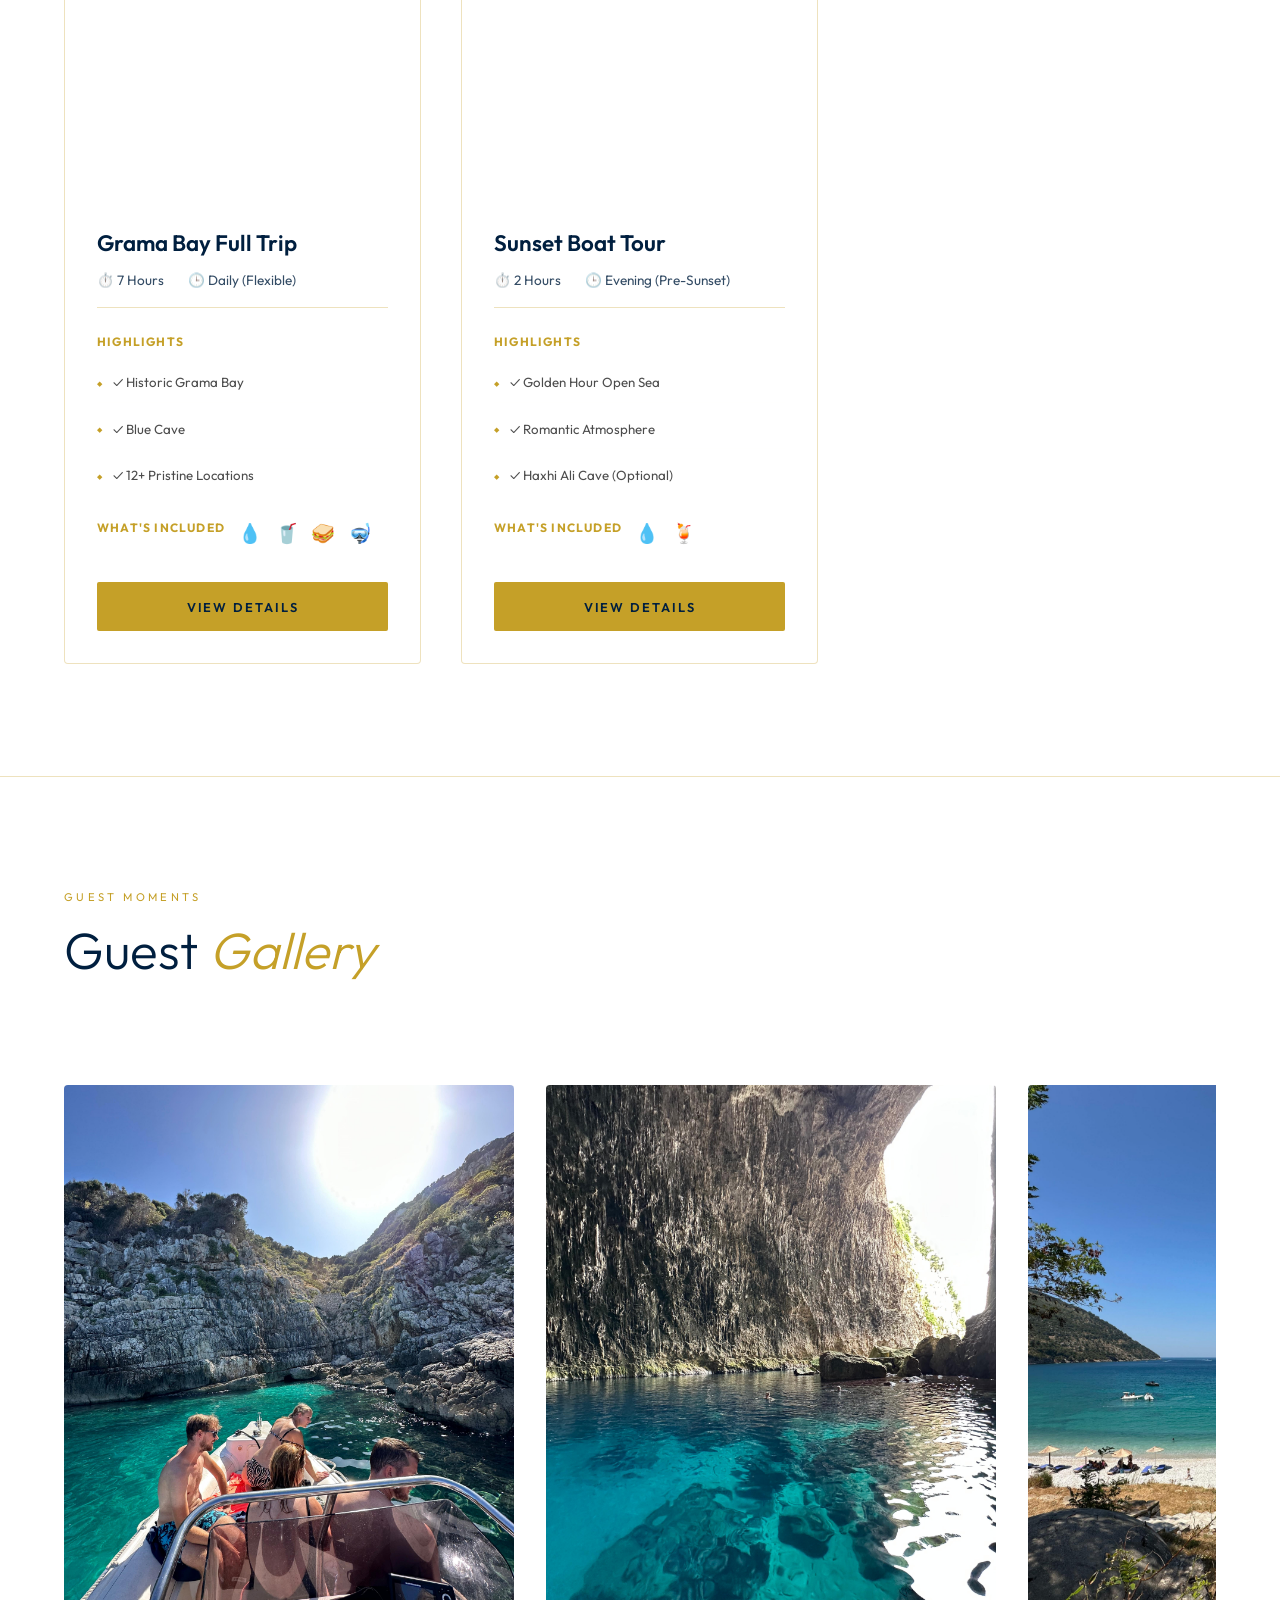
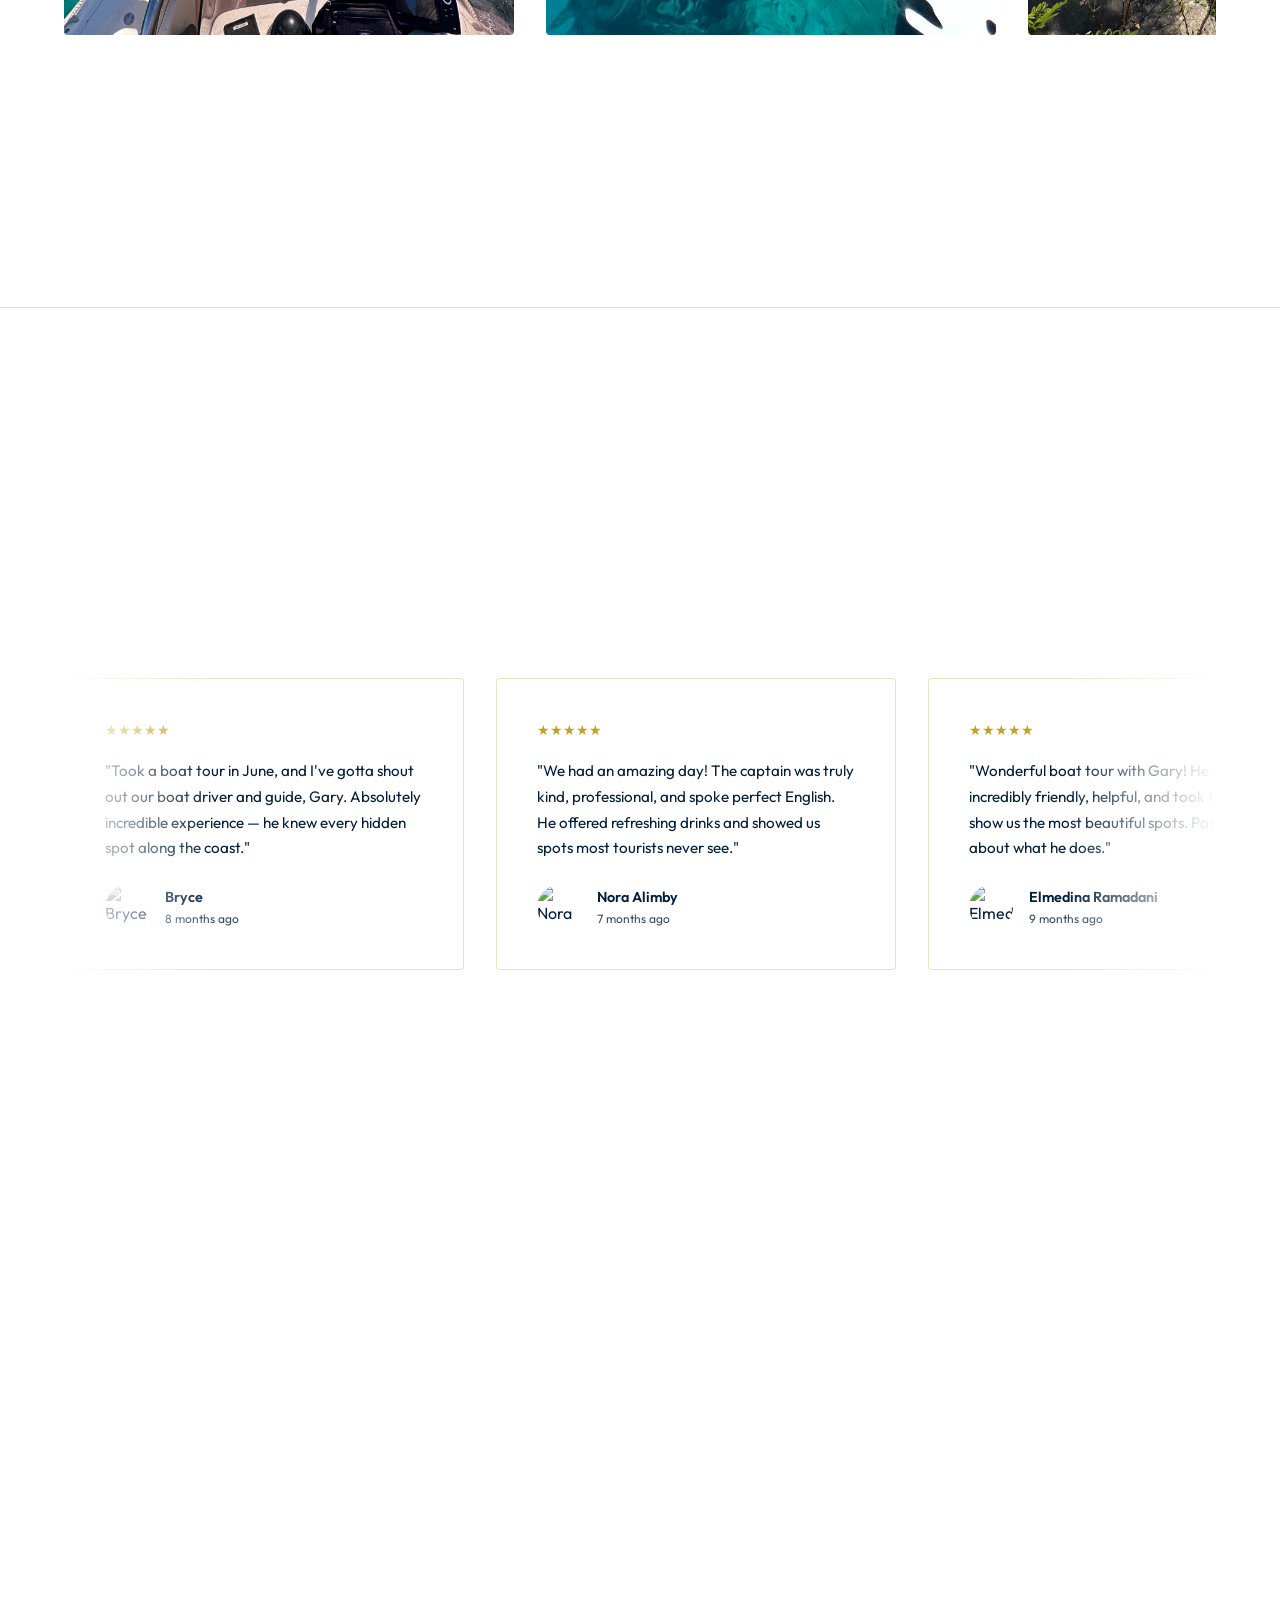
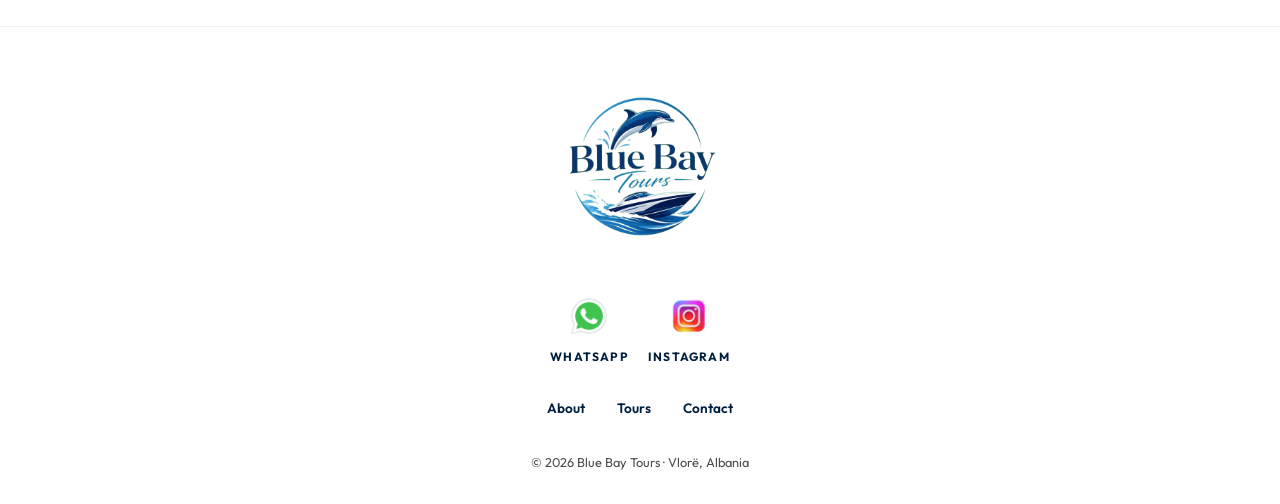
==== commit a138df63: "Align index.html footer styling with tour pages" ====
--- a/index.html
+++ b/index.html
@@ -790,8 +790,9 @@
   /* Footer Socials */
   .footer-socials {
     display: flex;
-    gap: 2rem;
-    margin-top: 1.5rem;
+    justify-content: center;
+    gap: 2.5rem;
+    margin-bottom: 2rem;
   }
   .social-item {
     display: flex;
@@ -800,21 +801,20 @@
     text-decoration: none;
     color: var(--navy);
     transition: transform 0.3s ease;
-    gap: 0.5rem;
+    gap: 0.6rem;
   }
   .social-item:hover {
     transform: translateY(-5px);
   }
   .social-item img {
-    width: 38px;
+    width: 42px;
     height: auto;
   }
   .social-item span {
-    font-size: 0.7rem;
+    font-size: 0.75rem;
     font-weight: 700;
     text-transform: uppercase;
     letter-spacing: 0.1em;
-    color: var(--navy);
   }
 
   #faq { background: var(--white); }
@@ -1569,7 +1569,7 @@
 <footer style="padding: 3rem 0 2rem; text-align: center; border-top: 1px solid rgba(0,0,0,0.05); margin-top: 4rem;">
   <div style="margin-bottom: 2rem;"><img src="logo.png" alt="Blue Bay Tours Logo" style="height: 180px; width: auto;"></div>
   
-  <div class="footer-socials" style="justify-content: center;">
+  <div class="footer-socials">
     <a href="https://wa.me/355692242662" target="_blank" class="social-item">
       <img src="icons8-whatsapp-96.png" alt="WhatsApp">
       <span>WhatsApp</span>
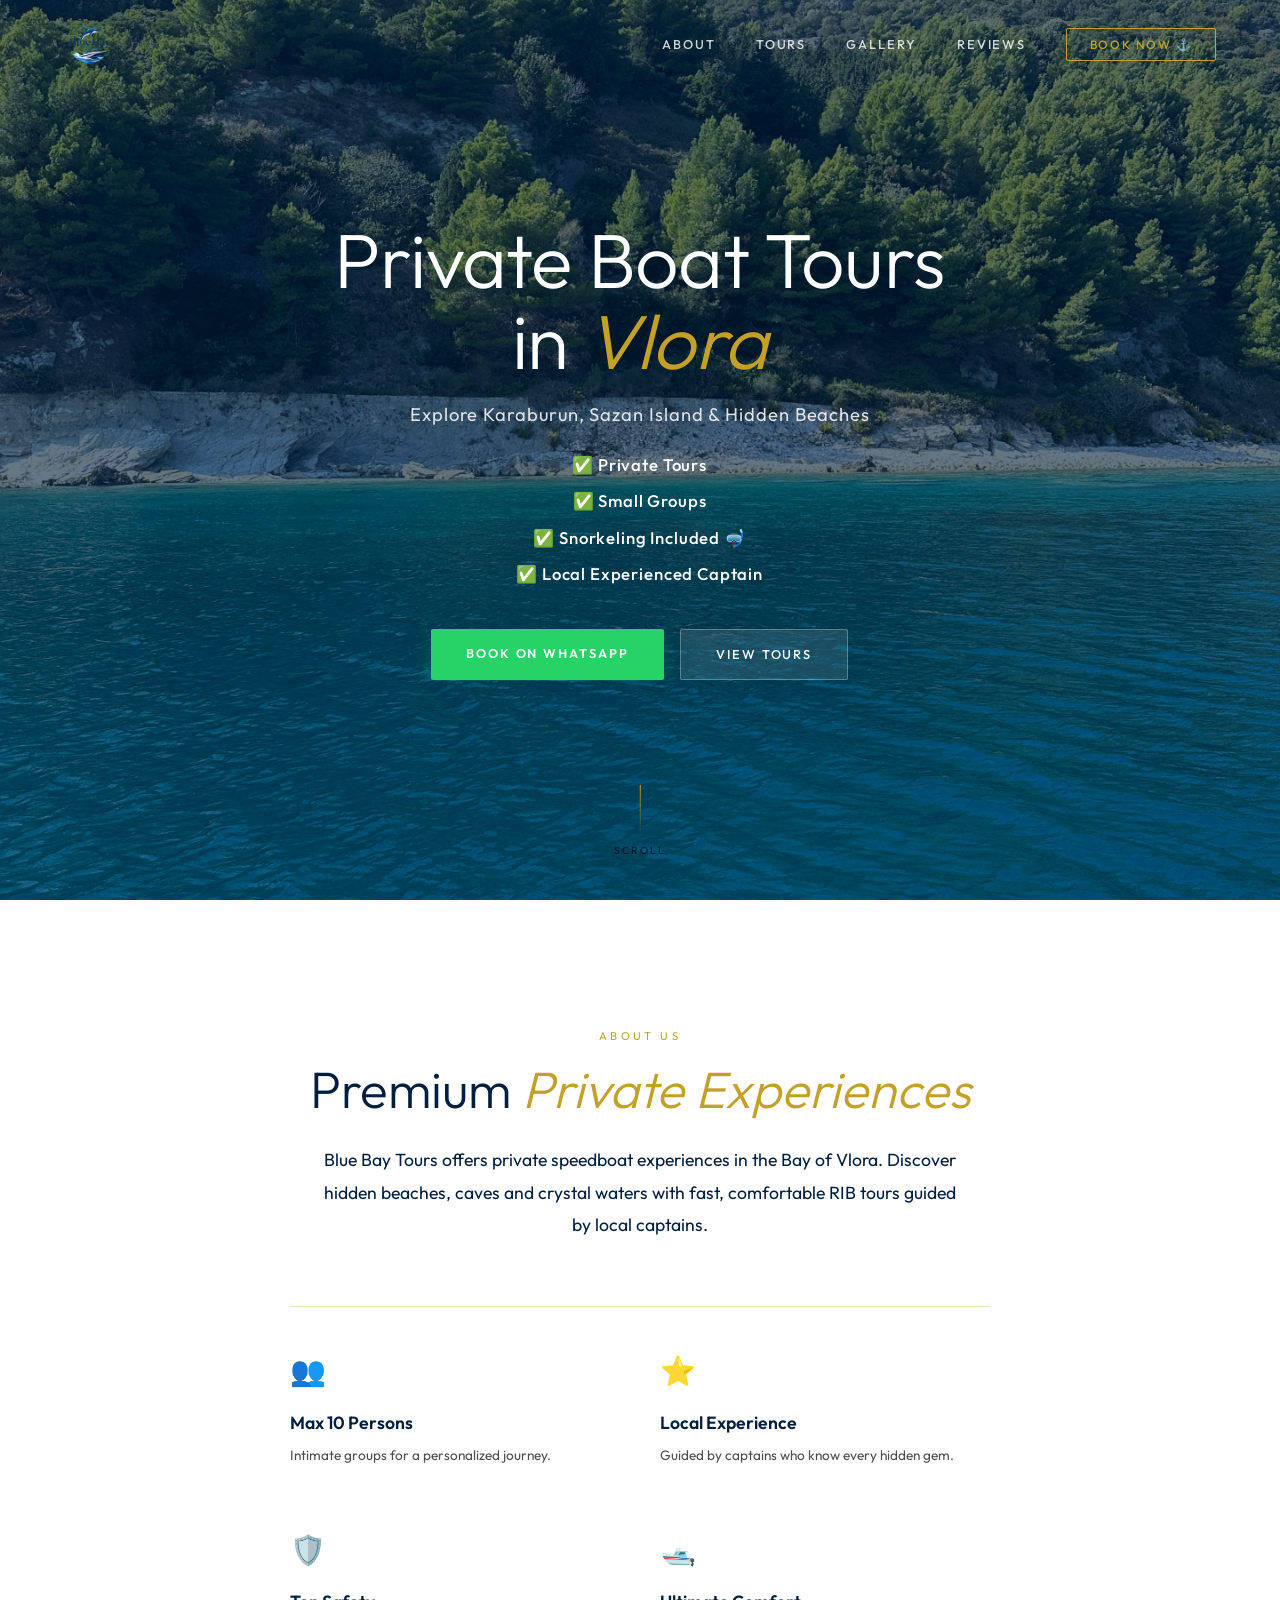
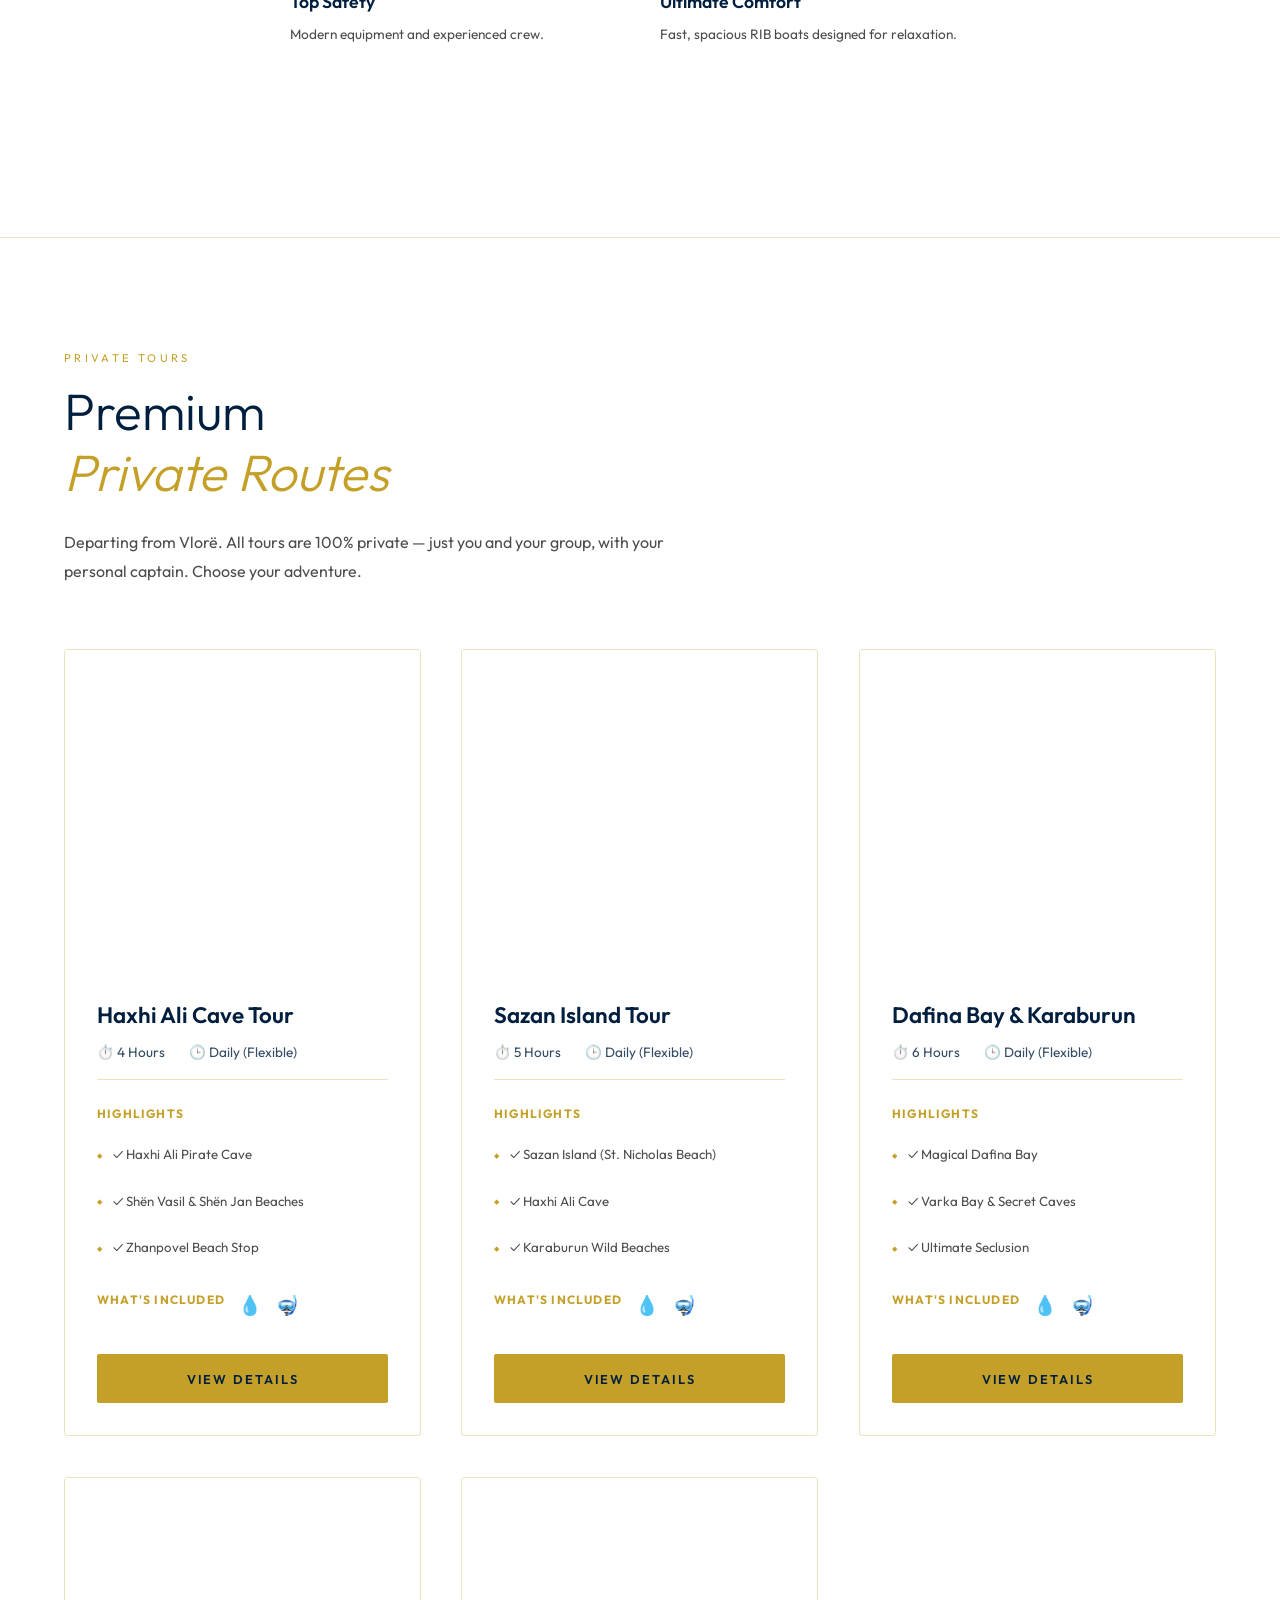
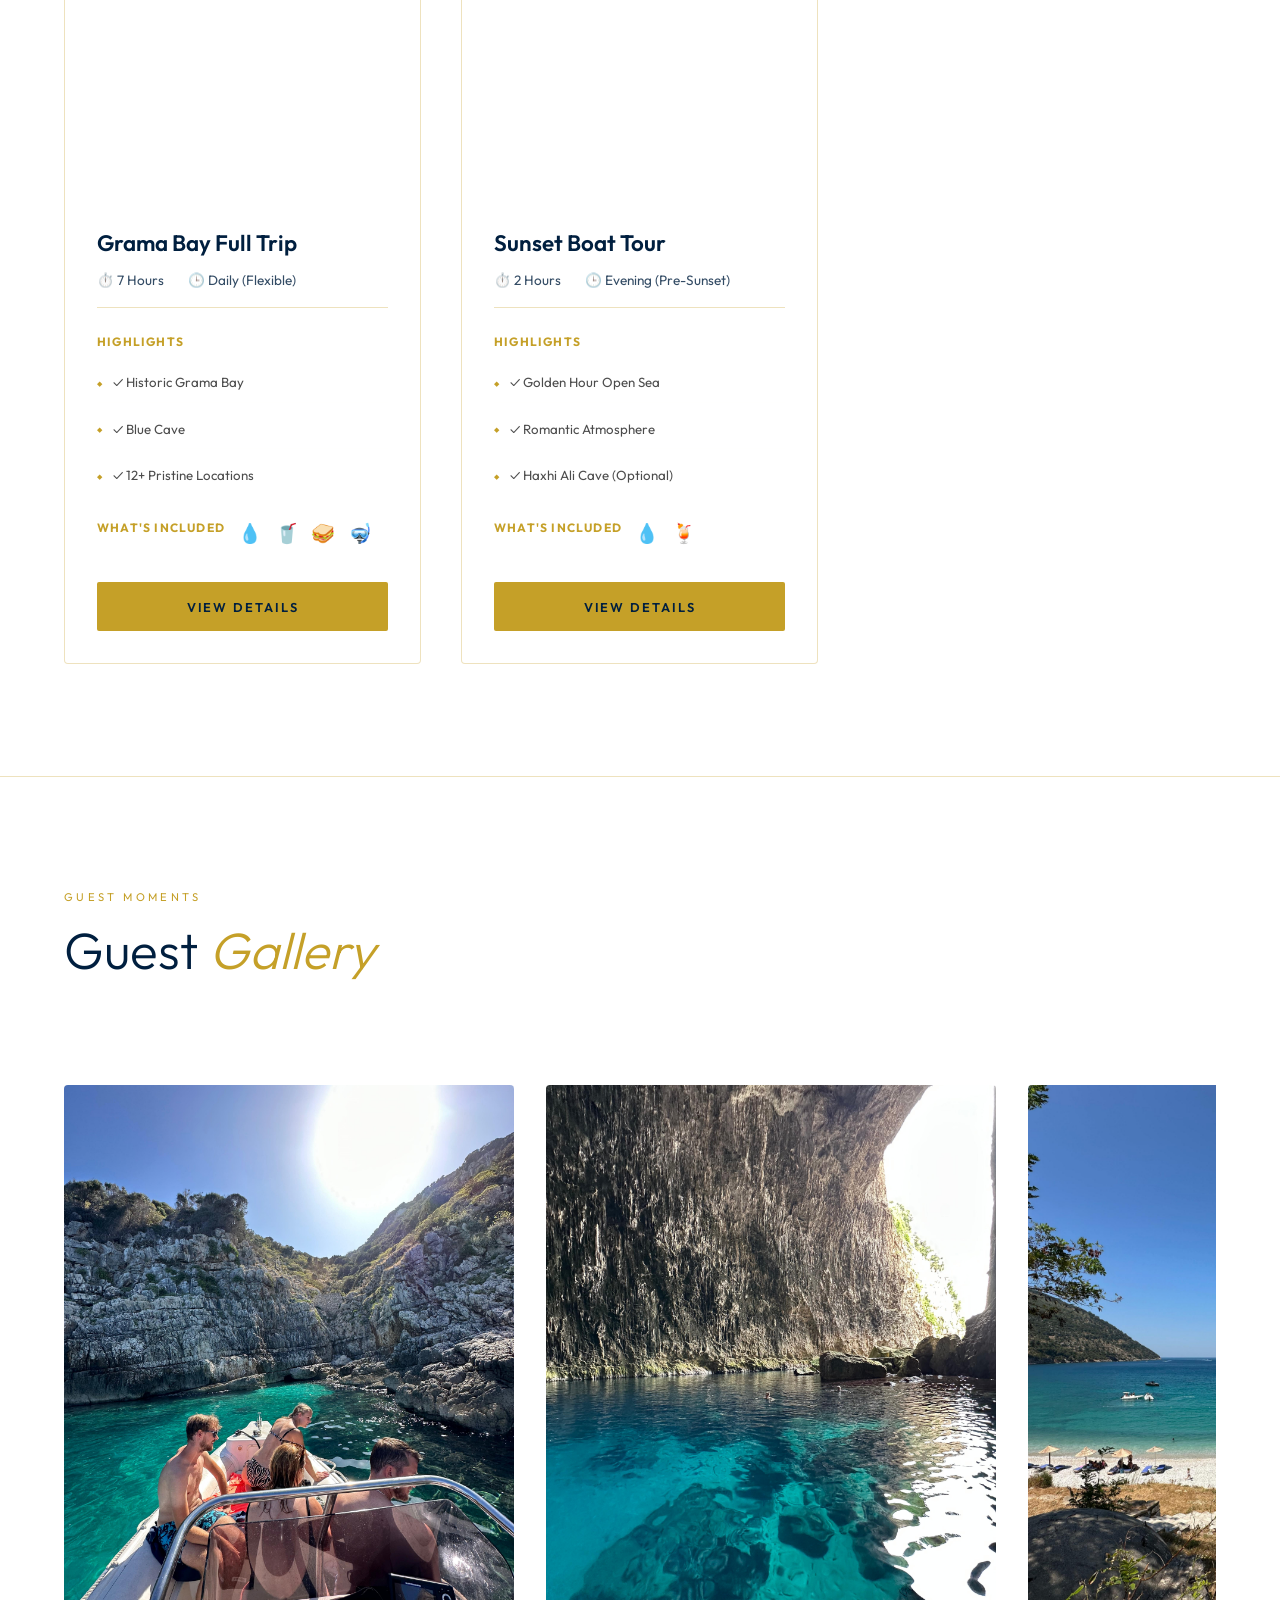
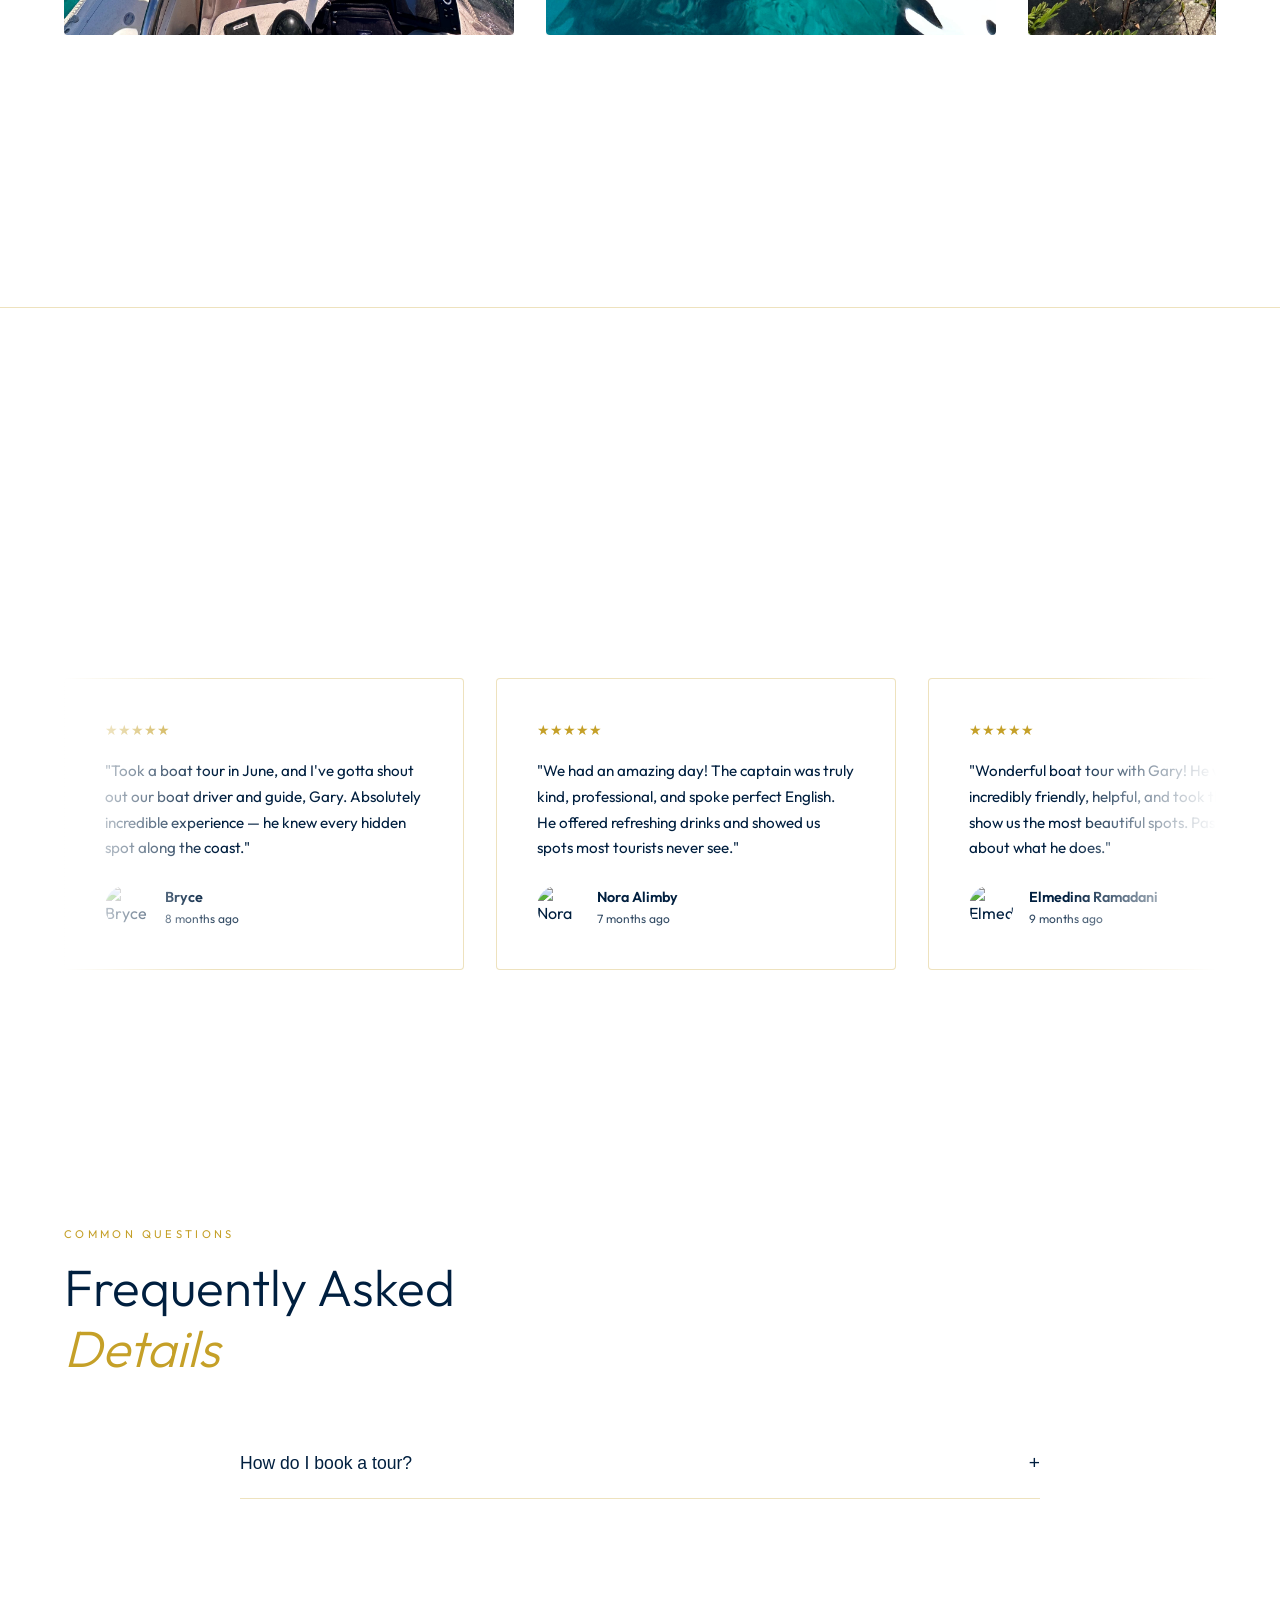
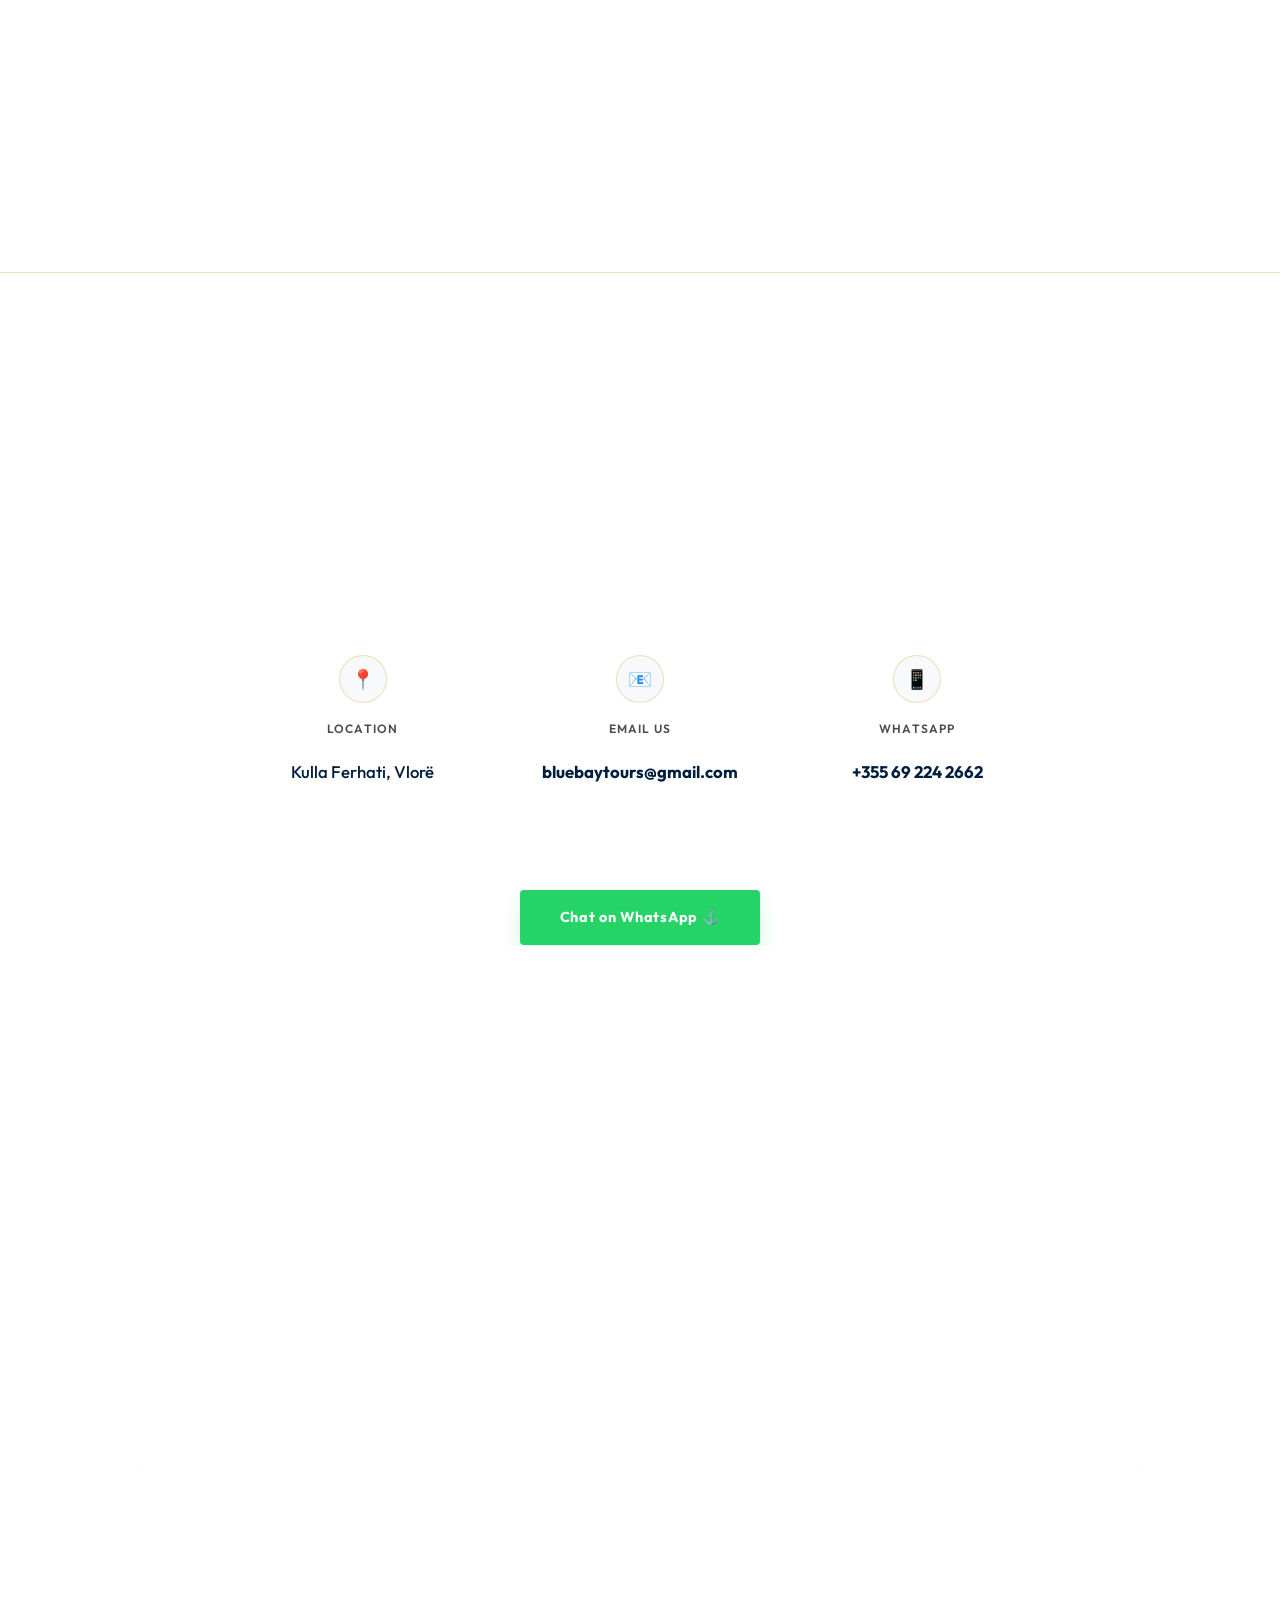
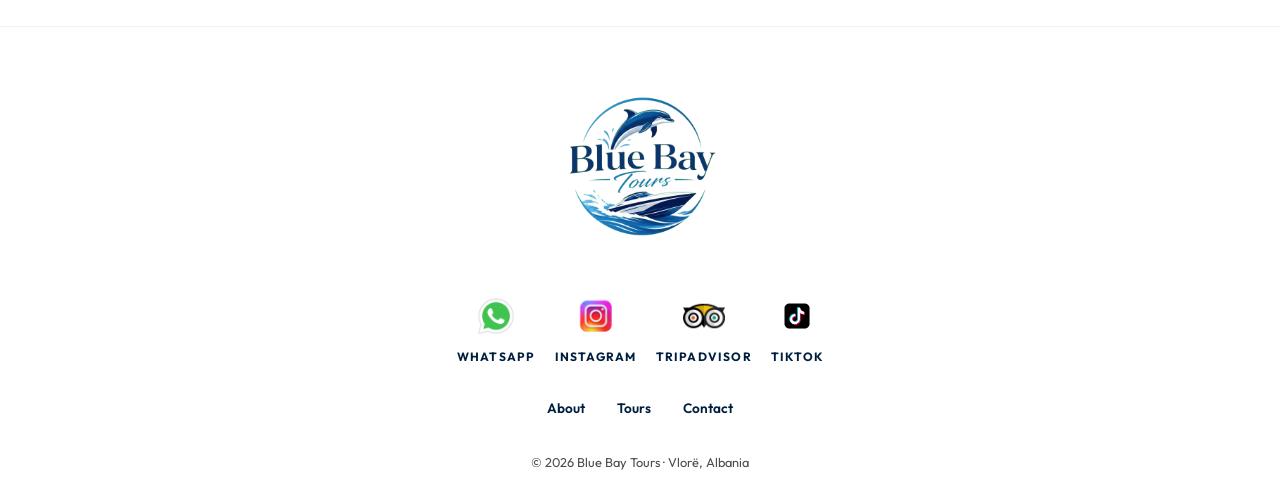
==== commit aa65c5e2: "Update footers with TikTok and TripAdvisor links, fix tour display image paths" ====
--- a/index.html
+++ b/index.html
@@ -966,6 +966,7 @@
   }
 
   /* ===== FOOTER ===== */
+  footer {
     padding: 4rem 2rem;
     position: relative;
     z-index: 2;
@@ -1292,7 +1293,7 @@
       <!-- Tour 4 -->
       <div class="tour-card reveal reveal-up" data-tour-id="grama">
         <div class="tour-img-wrap" onclick="location.href='grama-bay-tour.html'">
-          <img src="tour2 gallerry.jpeg" alt="Grama Bay Full Trip" class="reveal-clip reveal">
+          <img src="grama bay/display photo grama.jpeg" alt="Grama Bay Full Trip" class="reveal-clip reveal">
           <div class="tour-overlay">
             <span>View Tour Details ⚓</span>
           </div>
@@ -1578,6 +1579,14 @@
       <img src="icons8-instagram-94.png" alt="Instagram">
       <span>Instagram</span>
     </a>
+    <a href="https://www.tripadvisor.com/Attraction_Review-g678774-d33150399-Reviews-Blue_Bay_Tours_Vlora-Vlore_Vlore_County.html" target="_blank" class="social-item">
+      <img src="icons8-tripadvisor-96.png" alt="TripAdvisor">
+      <span>TripAdvisor</span>
+    </a>
+    <a href="https://www.tiktok.com/@blue_bay_tours" target="_blank" class="social-item">
+      <img src="tik tok.png" alt="TikTok">
+      <span>TikTok</span>
+    </a>
   </div>
 
   <div style="display: flex; justify-content: center; gap: 2rem; margin-bottom: 2rem;">
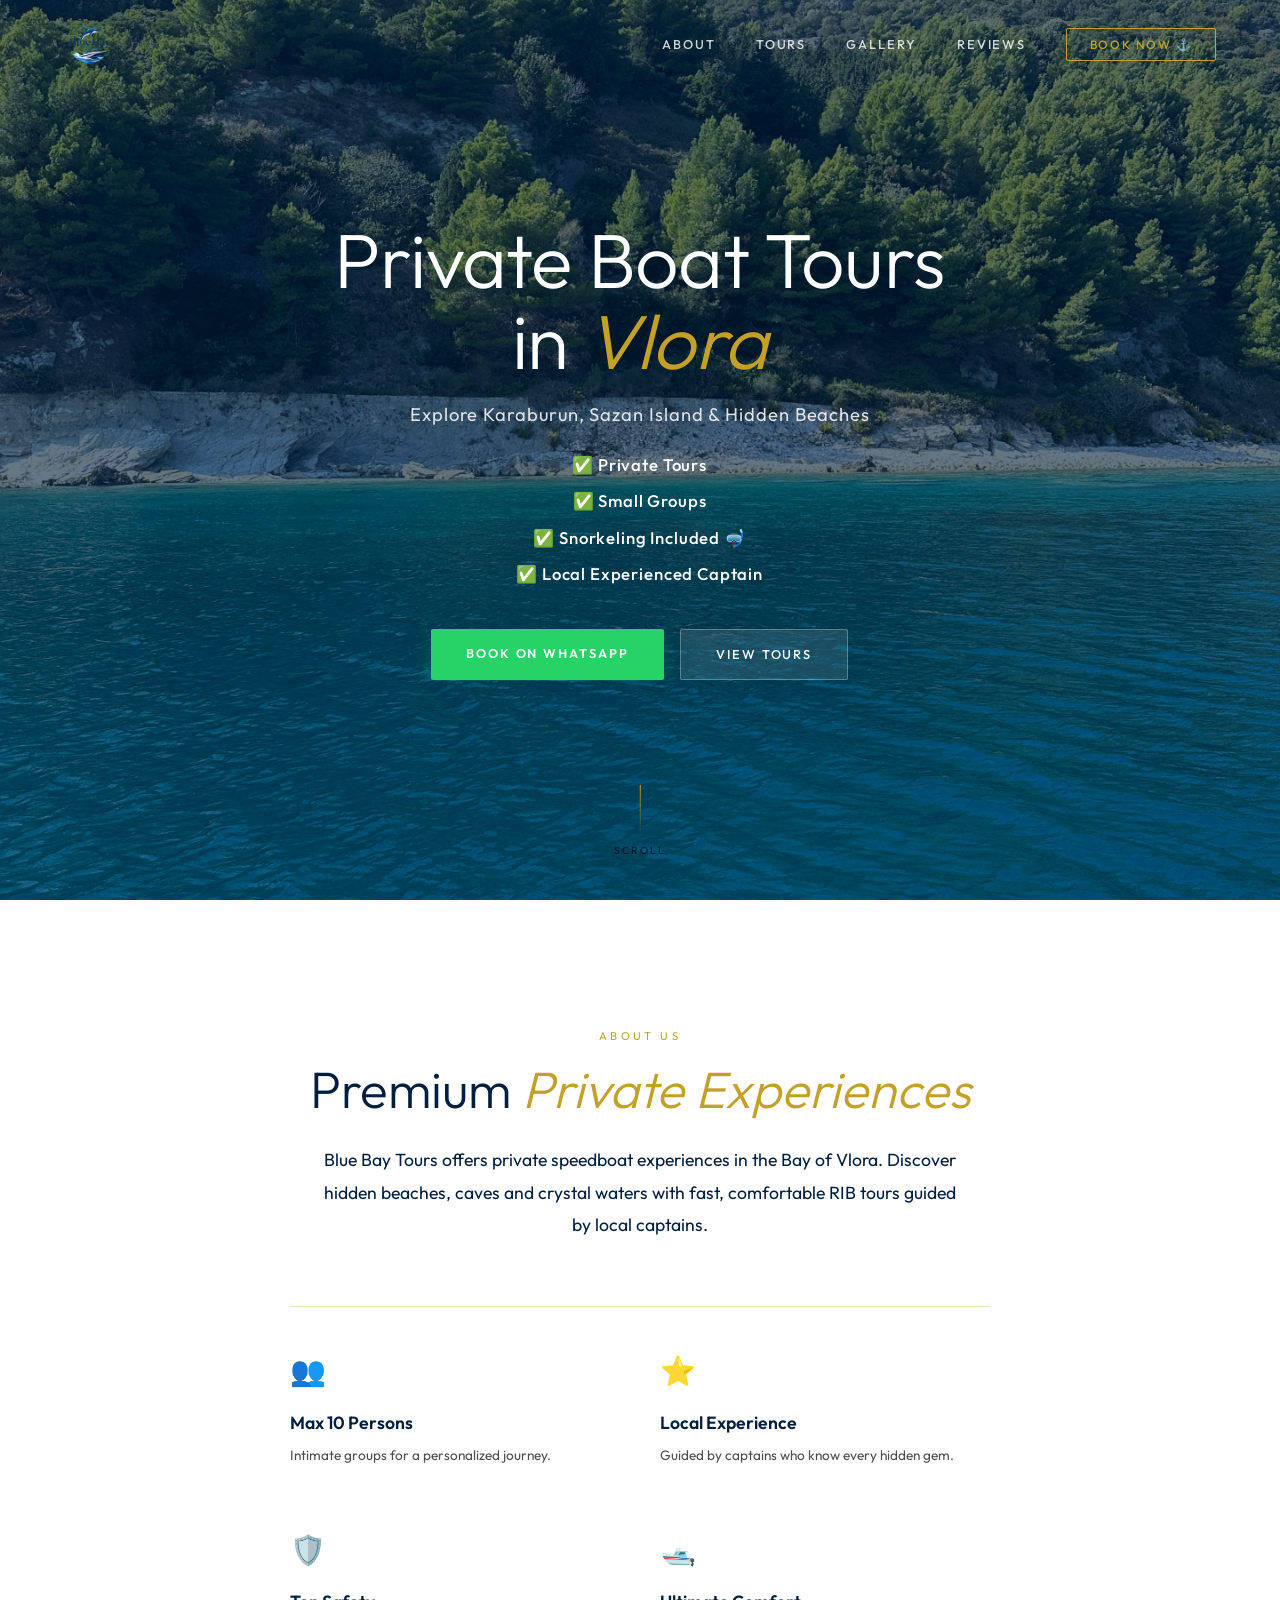
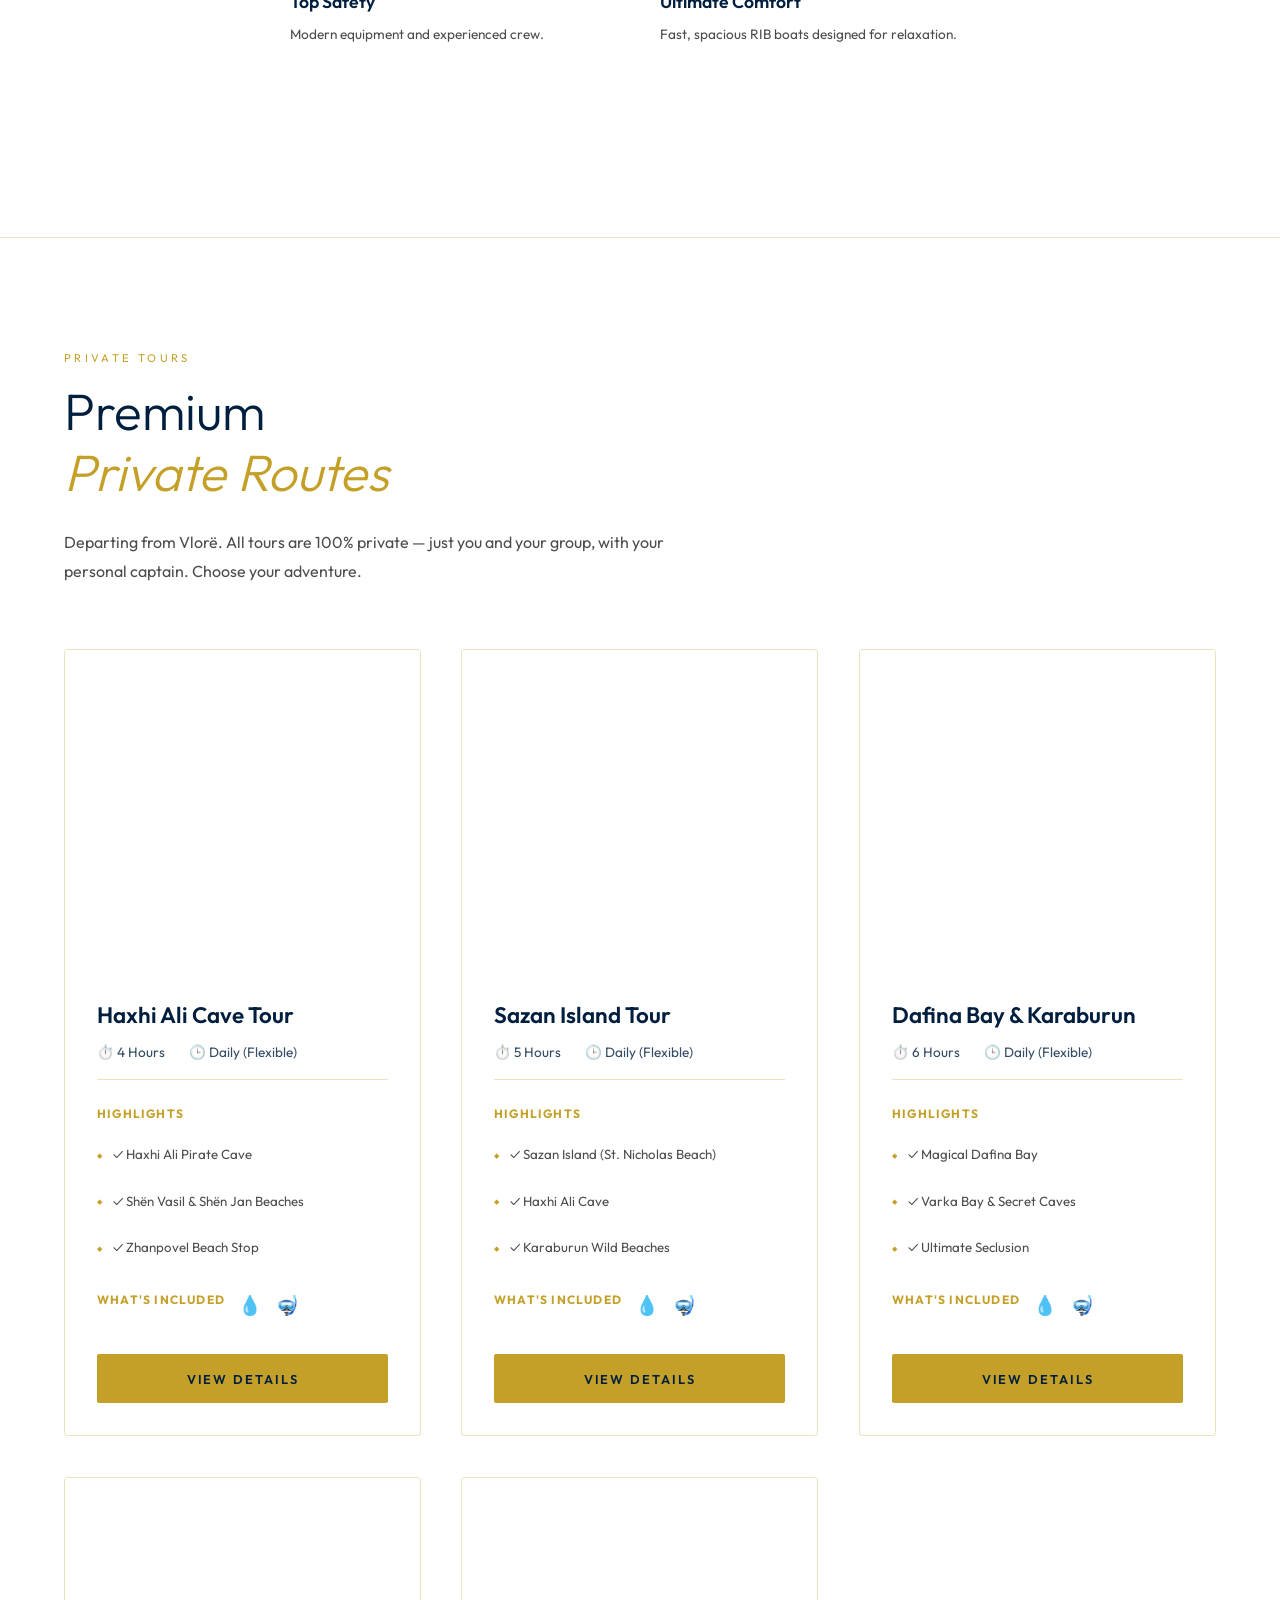
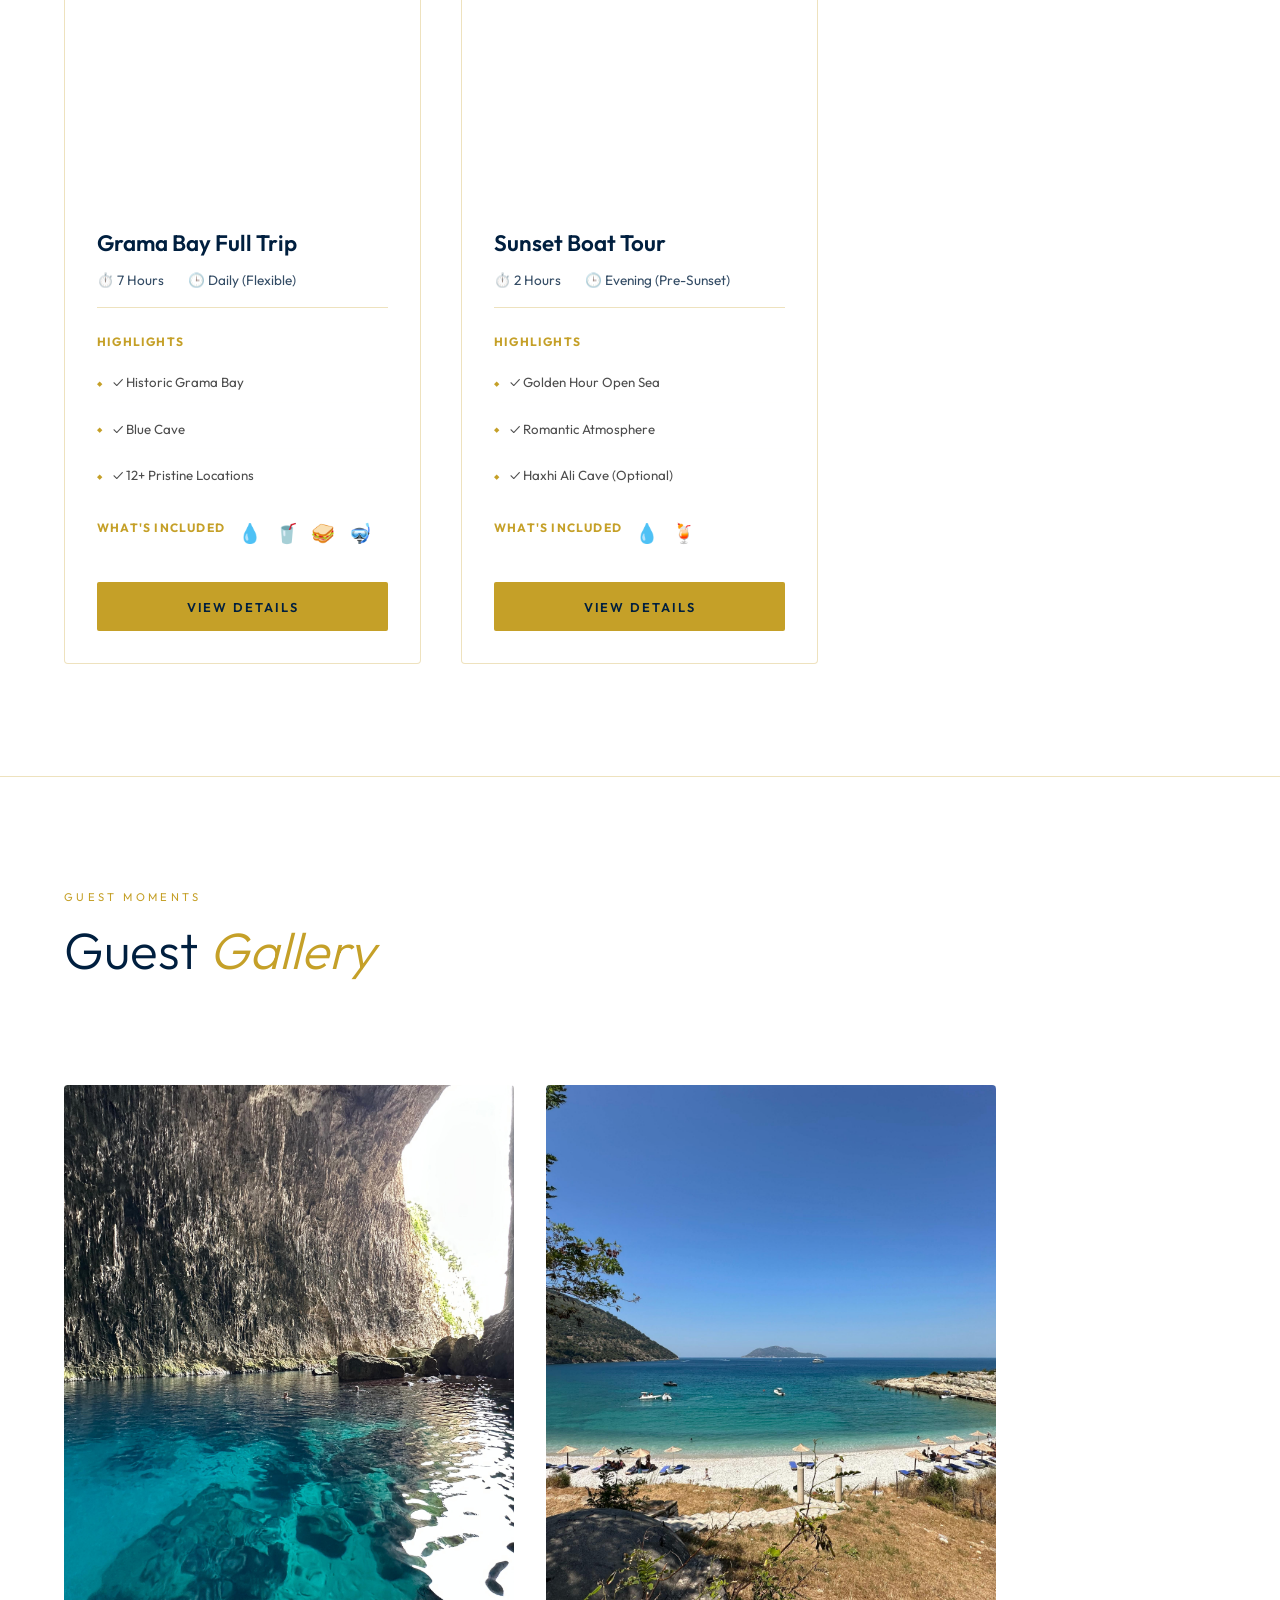
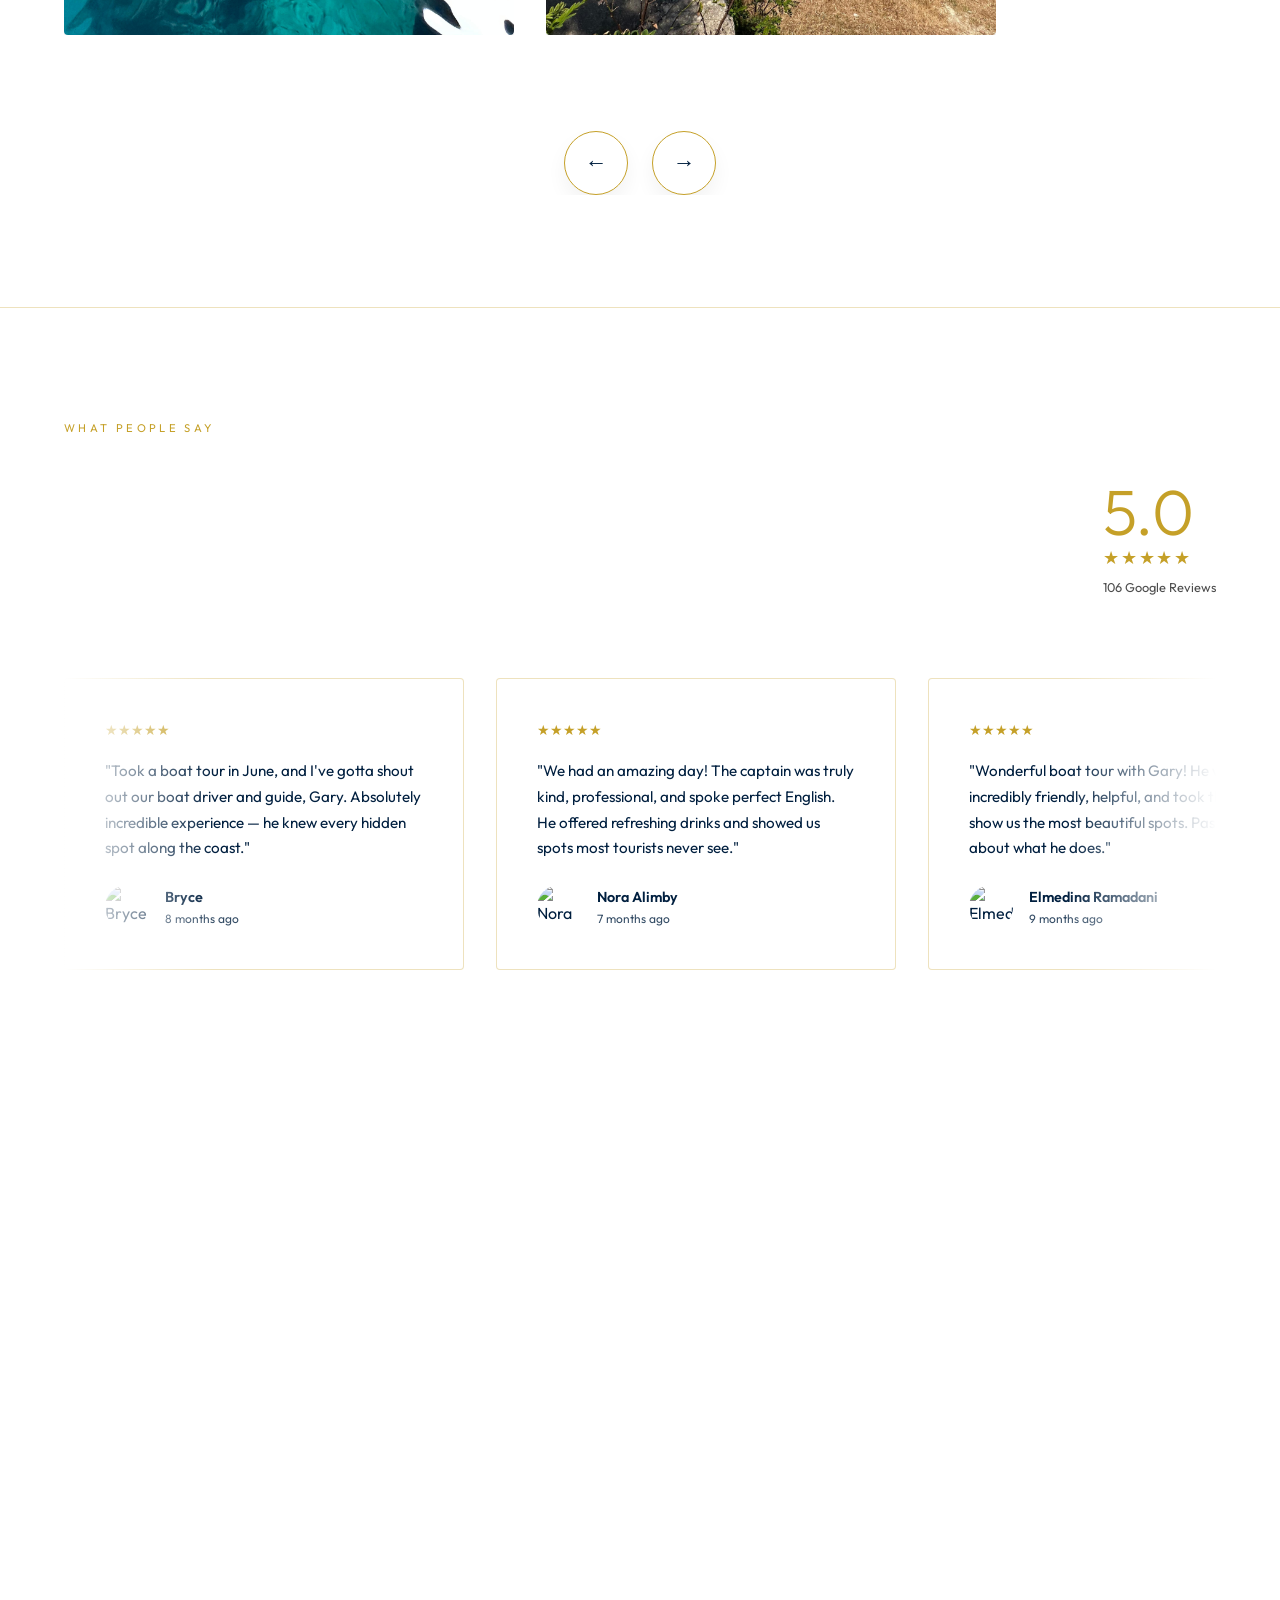
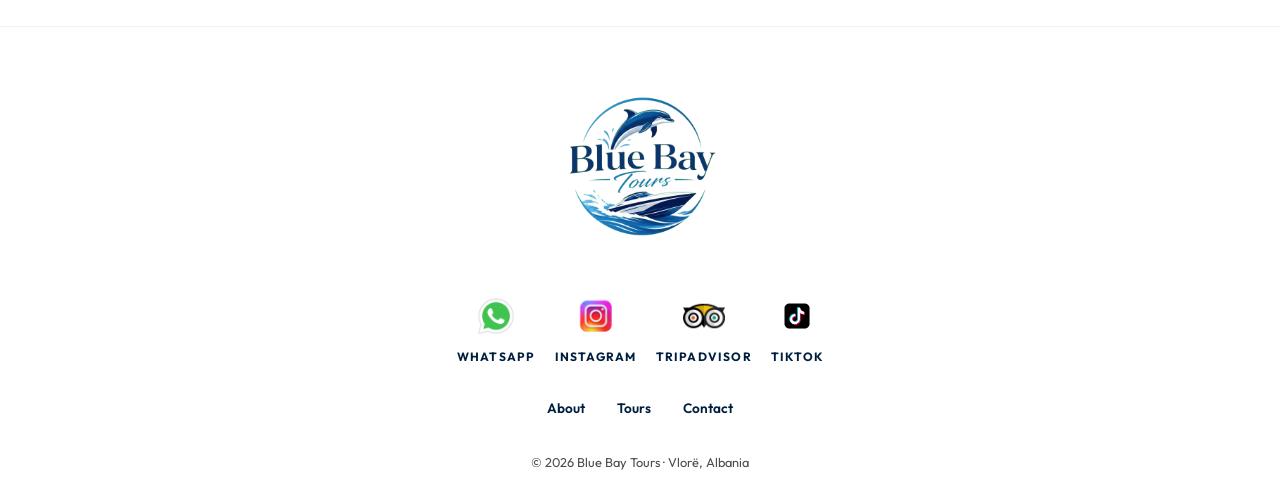
==== commit 994e7b09: "Update image source for Dafina Bay tour" ====
--- a/index.html
+++ b/index.html
@@ -1256,7 +1256,7 @@
       <!-- Tour 3 -->
       <div class="tour-card reveal reveal-up" data-tour-id="dafina">
         <div class="tour-img-wrap" onclick="location.href='dafina-bay-tour.html'">
-          <img src="tour1 gallery.jpeg" alt="Dafina Bay & Karaburun Peninsula" class="reveal-clip reveal">
+          <img src="dafina bay/display photo.jpeg" alt="Dafina Bay & Karaburun Peninsula" class="reveal-clip reveal">
           <div class="tour-overlay">
             <span>View Tour Details ⚓</span>
           </div>
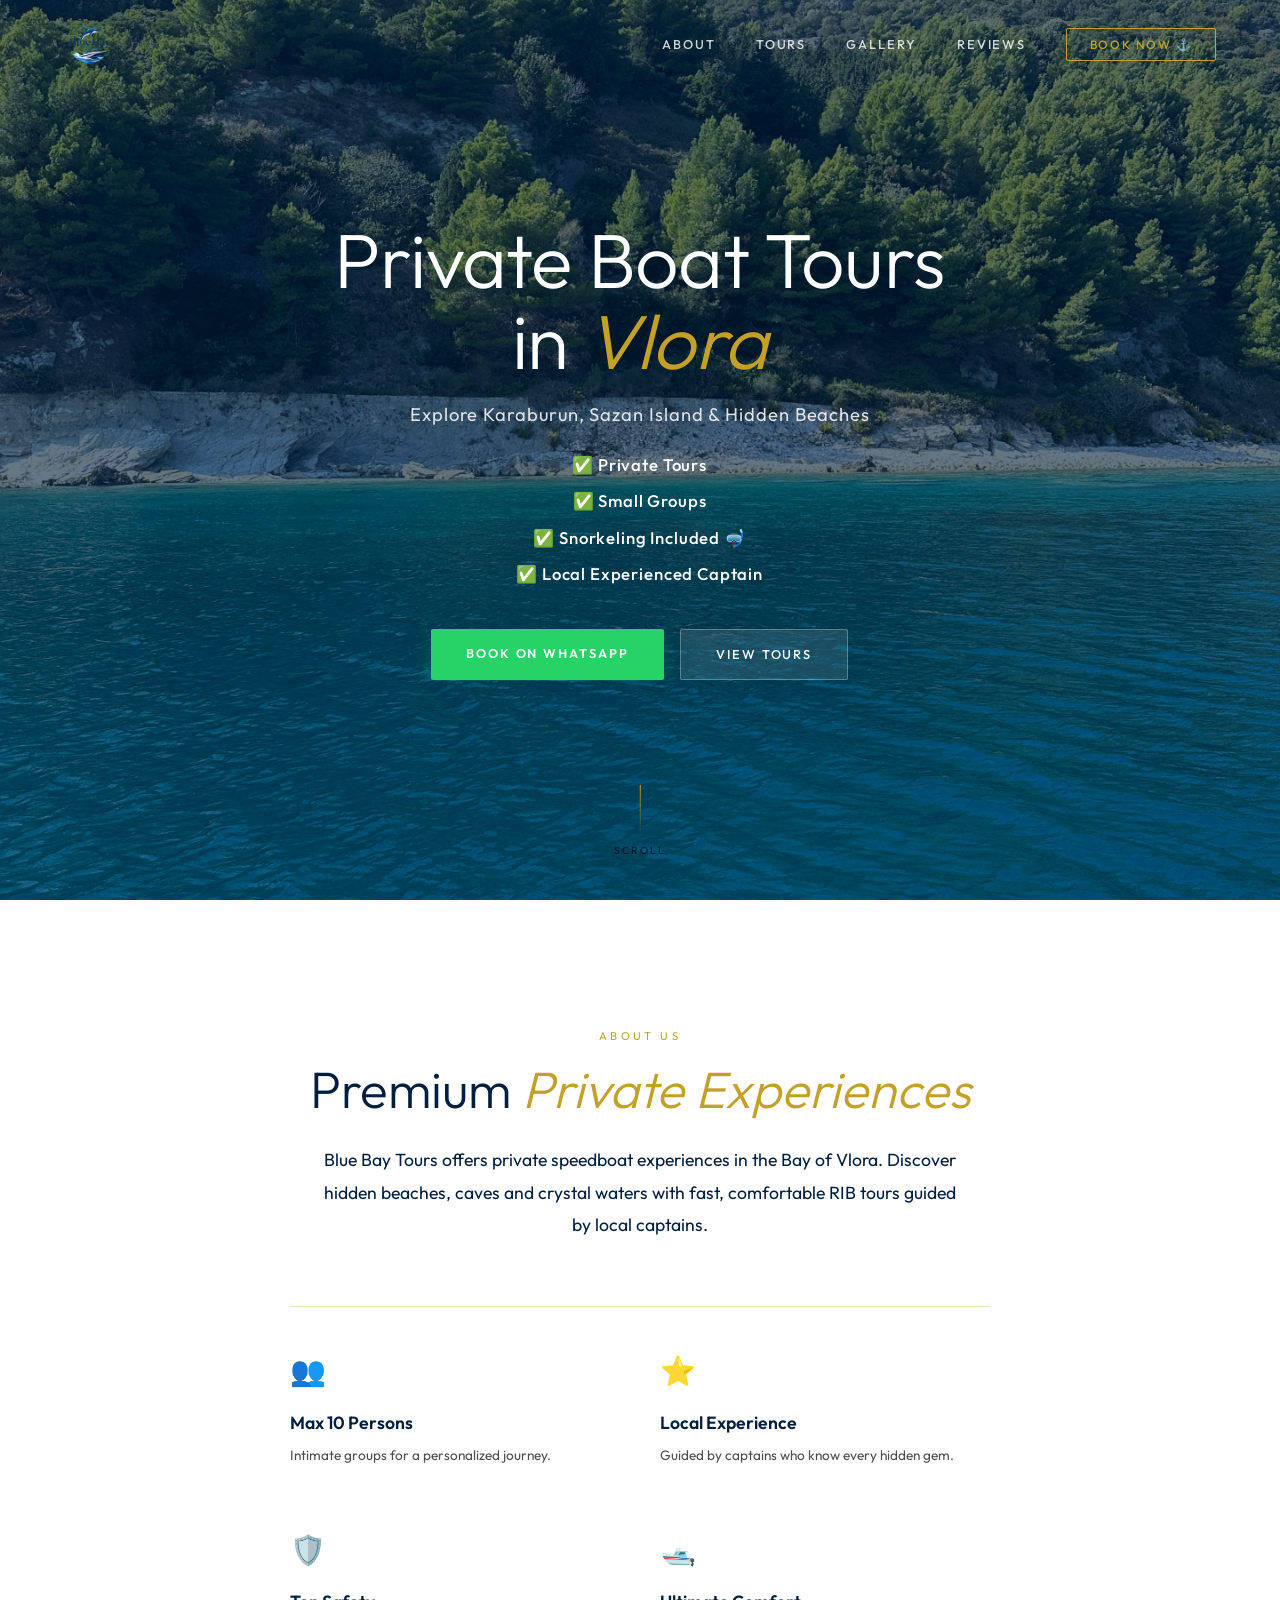
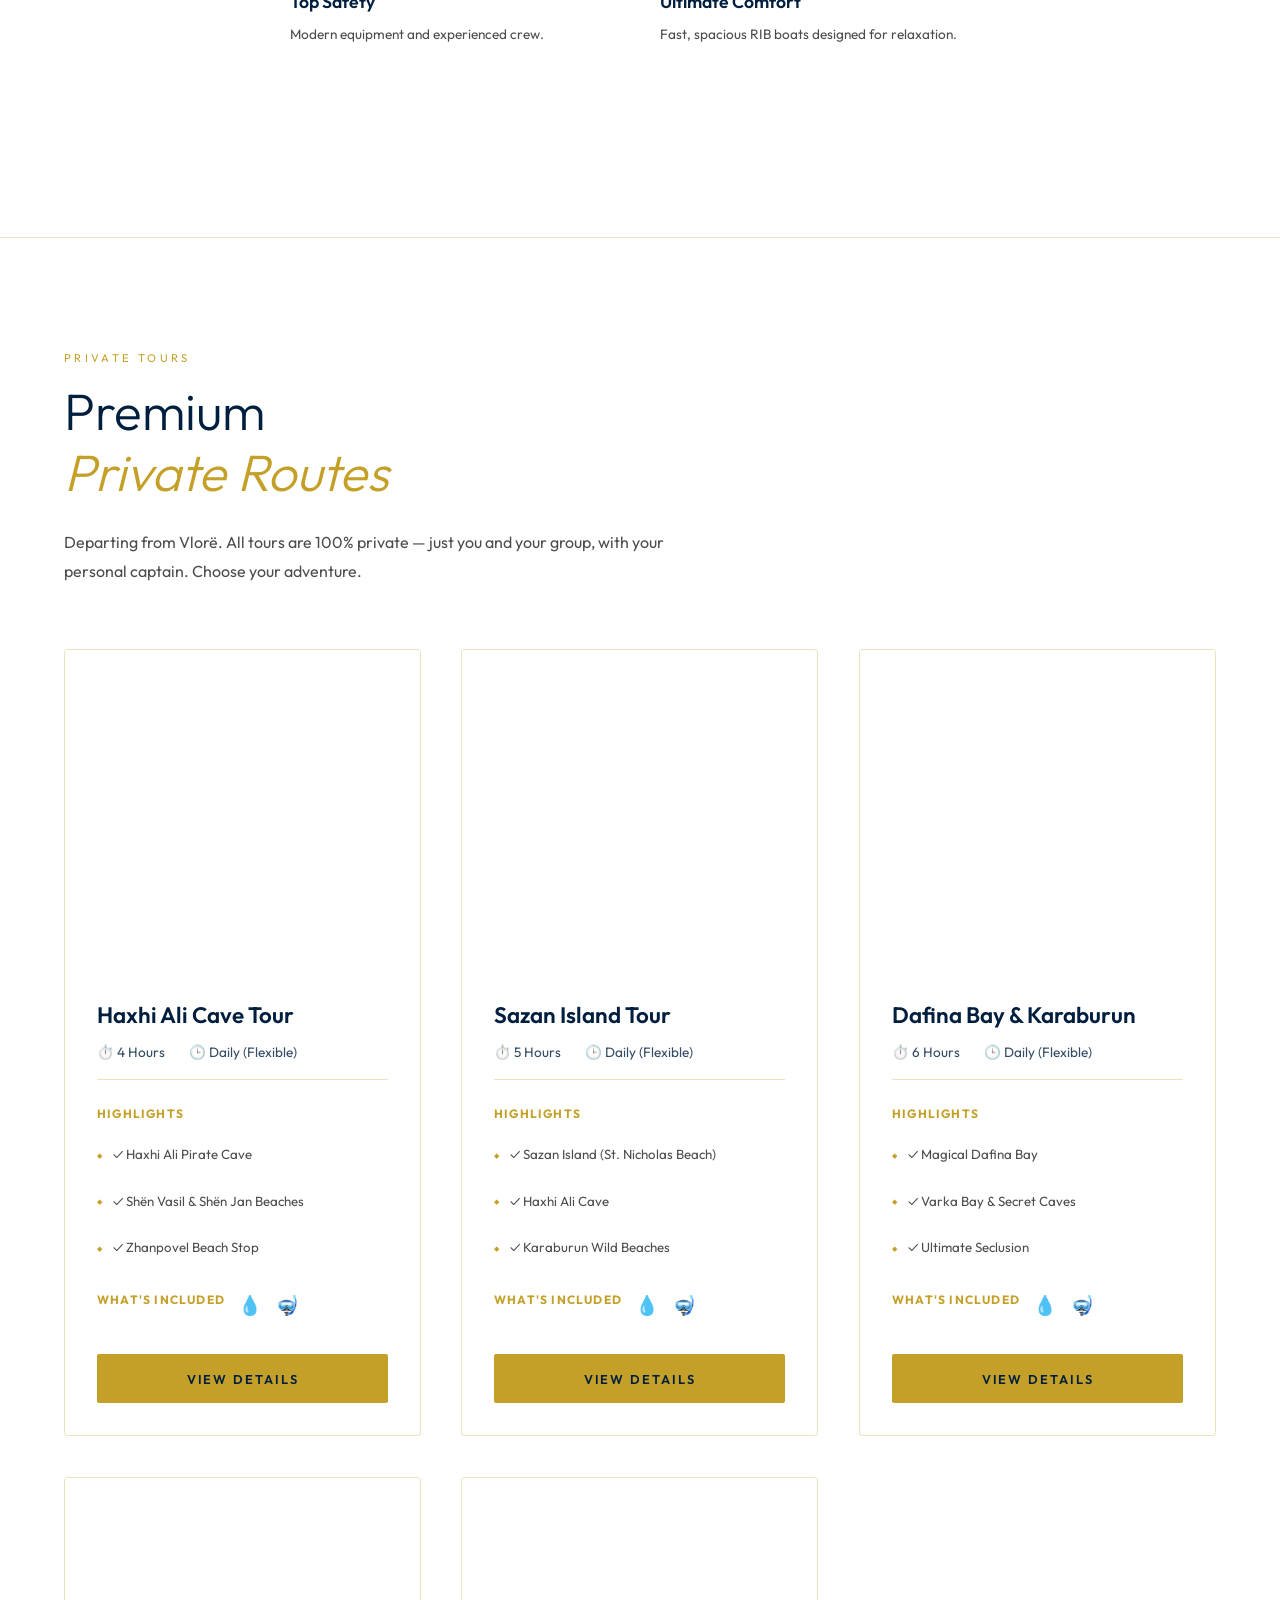
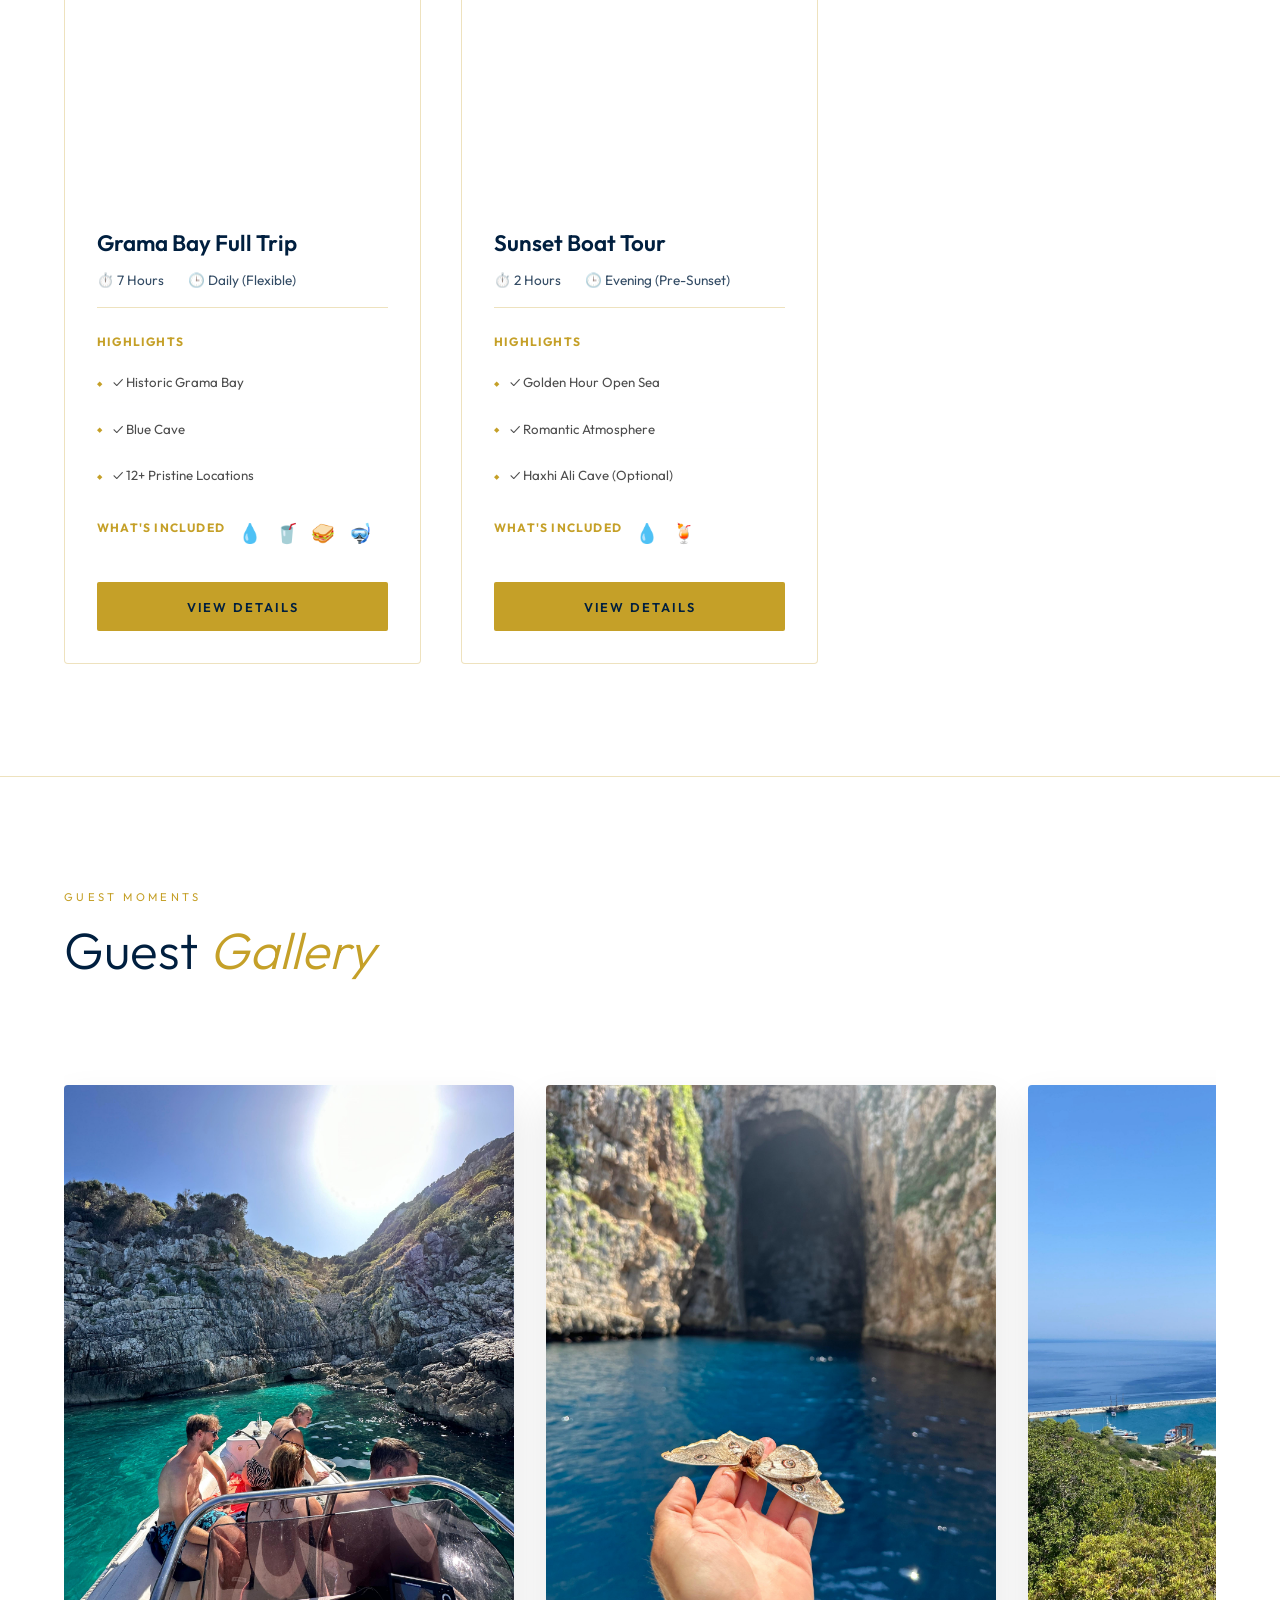
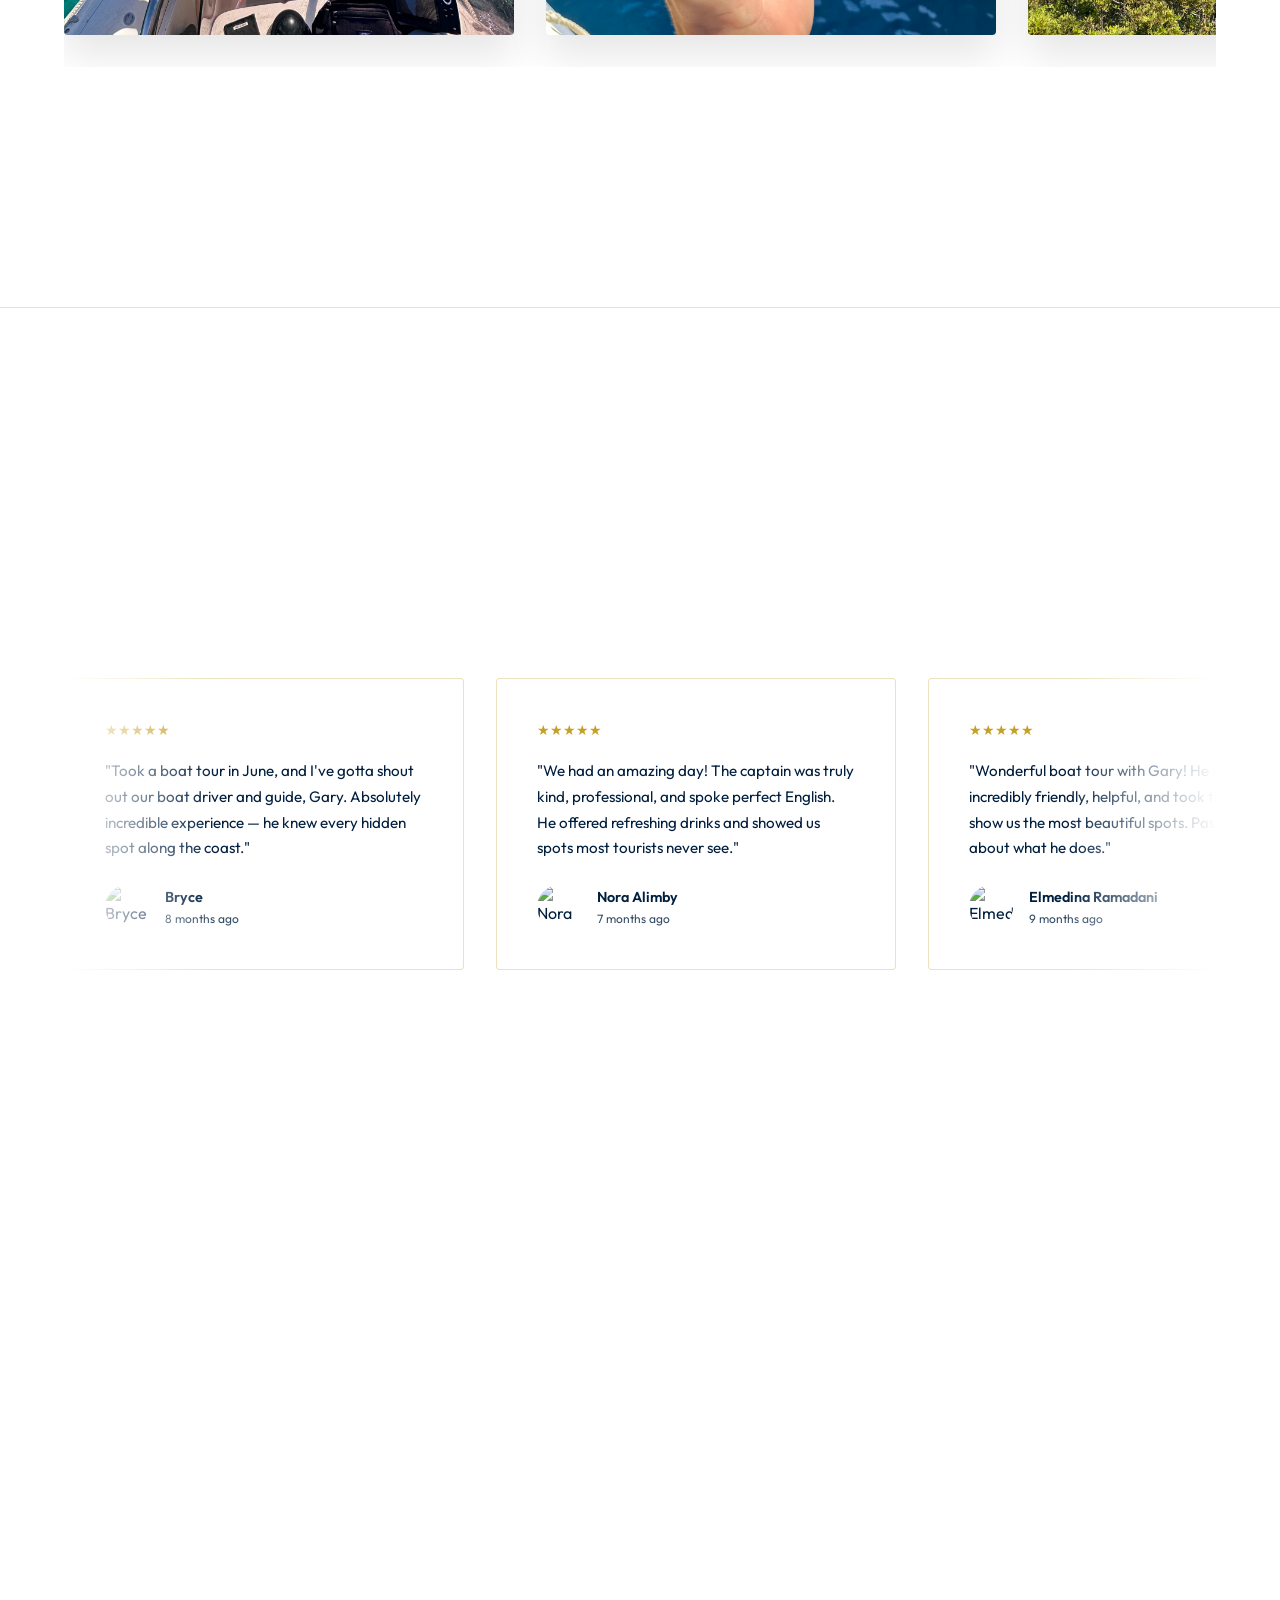
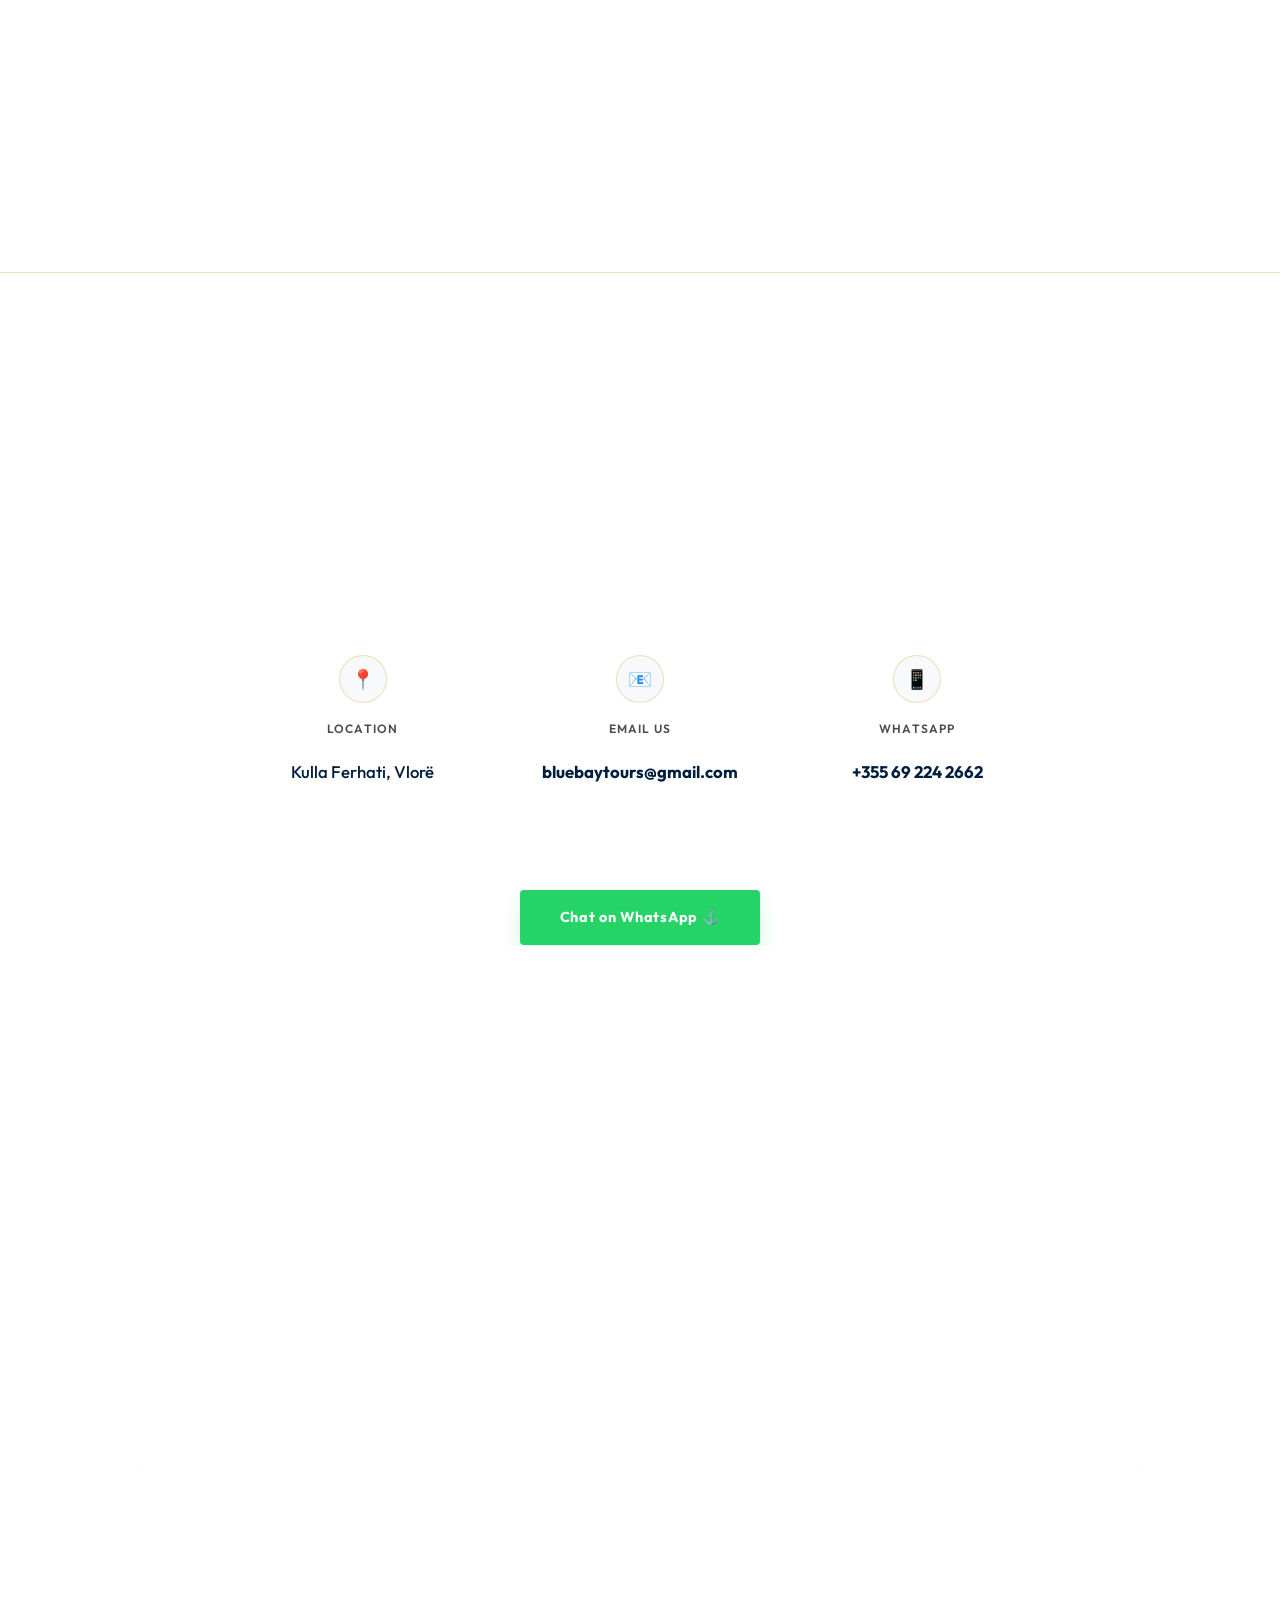
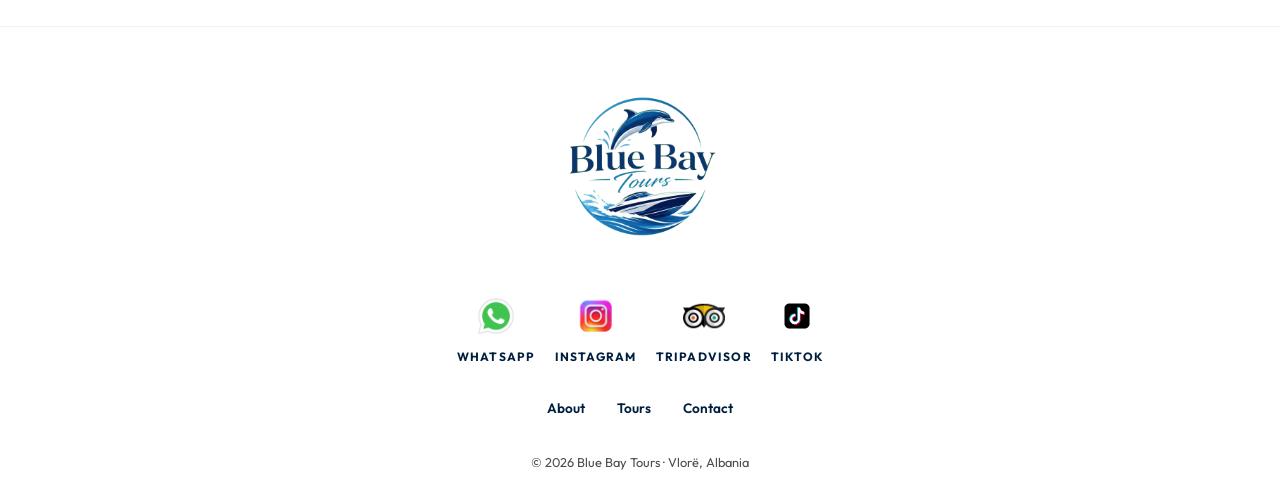
==== commit fb333102: "Fix image loading, fallback paths, and scroll reveal thresholds on desktop" ====
--- a/index.html
+++ b/index.html
@@ -1332,7 +1332,7 @@
       <!-- Tour 5 (Sunset) -->
       <div class="tour-card reveal reveal-up" data-tour-id="sunset">
         <div class="tour-img-wrap" onclick="location.href='sunset-tour.html'">
-          <img src="sunset.jpeg" alt="Sunset Boat Tour" class="reveal-clip reveal">
+          <img src="sunset/display photo sunset.jpeg" alt="Sunset Boat Tour" class="reveal-clip reveal">
           <div class="tour-overlay">
             <span>View Tour Details ⚓</span>
           </div>
@@ -1645,7 +1645,7 @@
         io.unobserve(e.target);
       }
     });
-  }, { threshold: 0.1, rootMargin: '0px 0px -50px 0px' });
+  }, { threshold: 0.01, rootMargin: '0px 0px -10px 0px' });
 
   function revealElement(el) {
     el.classList.add('visible');
